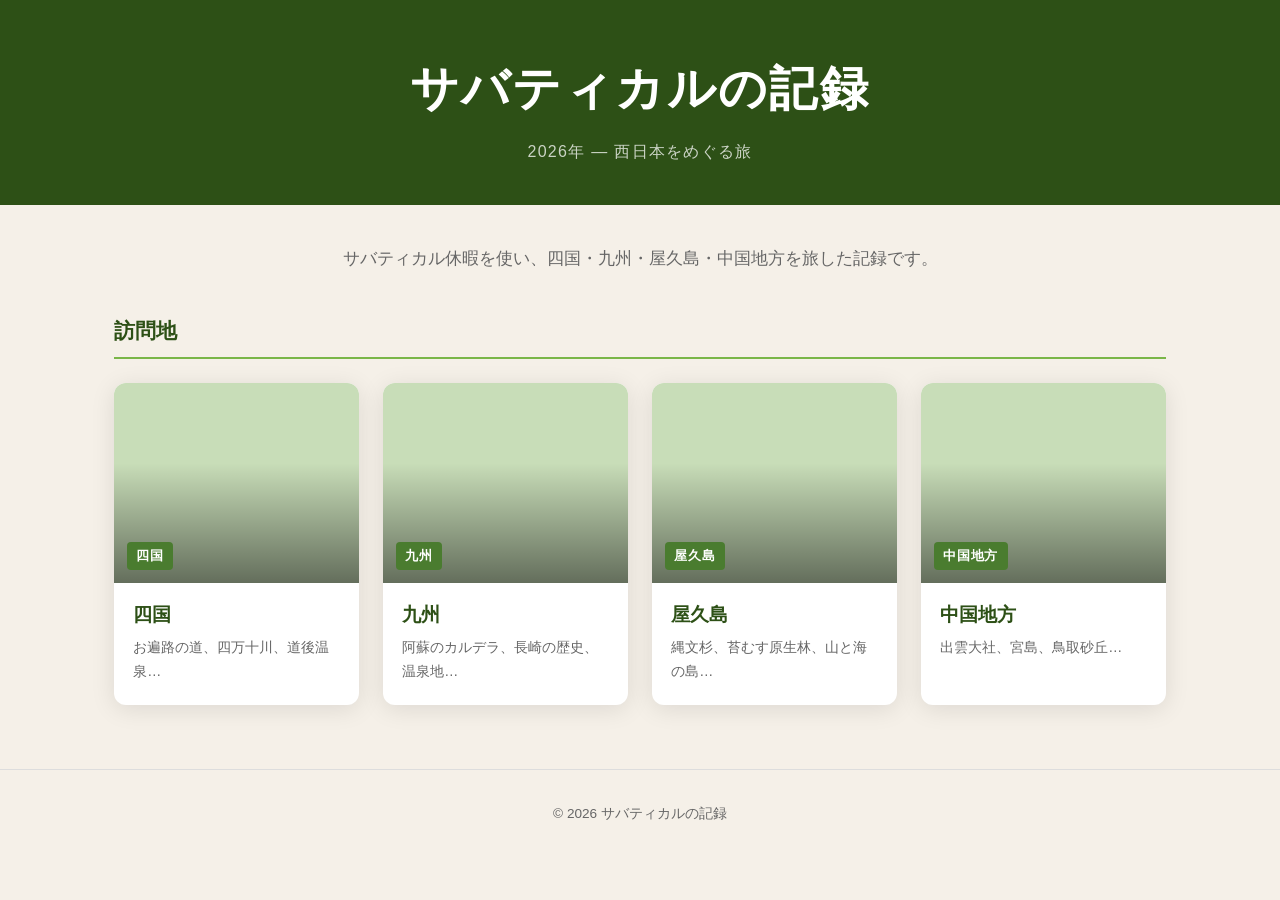
==== index.html @ c2dd4e87 "Initial commit: sabbatical memories website" ====
<!DOCTYPE html>
<html lang="ja">
<head>
  <meta charset="UTF-8">
  <meta name="viewport" content="width=device-width, initial-scale=1.0">
  <title>サバティカルの記録</title>
  <link rel="stylesheet" href="css/style.css">
</head>
<body>
  <header class="site-header">
    <div class="header-inner">
      <h1 class="site-title">サバティカルの記録</h1>
      <p class="site-subtitle">2026年 — 西日本をめぐる旅</p>
    </div>
  </header>

  <main>
    <section class="intro">
      <p>サバティカル休暇を使い、四国・九州・屋久島・中国地方を旅した記録です。</p>
    </section>

    <section class="destinations">
      <h2 class="section-title">訪問地</h2>
      <div class="card-grid">

        <a href="shikoku.html" class="card">
          <div class="card-image" style="background-image: url('images/shikoku/cover.jpg')">
            <div class="card-overlay">
              <span class="card-region">四国</span>
            </div>
          </div>
          <div class="card-body">
            <h3>四国</h3>
            <p>お遍路の道、四万十川、道後温泉…</p>
          </div>
        </a>

        <a href="kyushu.html" class="card">
          <div class="card-image" style="background-image: url('images/kyushu/cover.jpg')">
            <div class="card-overlay">
              <span class="card-region">九州</span>
            </div>
          </div>
          <div class="card-body">
            <h3>九州</h3>
            <p>阿蘇のカルデラ、長崎の歴史、温泉地…</p>
          </div>
        </a>

        <a href="yakushima.html" class="card">
          <div class="card-image" style="background-image: url('images/yakushima/cover.jpg')">
            <div class="card-overlay">
              <span class="card-region">屋久島</span>
            </div>
          </div>
          <div class="card-body">
            <h3>屋久島</h3>
            <p>縄文杉、苔むす原生林、山と海の島…</p>
          </div>
        </a>

        <a href="chugoku.html" class="card">
          <div class="card-image" style="background-image: url('images/chugoku/cover.jpg')">
            <div class="card-overlay">
              <span class="card-region">中国地方</span>
            </div>
          </div>
          <div class="card-body">
            <h3>中国地方</h3>
            <p>出雲大社、宮島、鳥取砂丘…</p>
          </div>
        </a>

      </div>
    </section>
  </main>

  <footer class="site-footer">
    <p>© 2026 サバティカルの記録</p>
  </footer>
</body>
</html>
---- css/style.css ----
/* Reset & Base */
*, *::before, *::after { box-sizing: border-box; margin: 0; padding: 0; }

:root {
  --green-dark: #2d5016;
  --green: #4a7c2f;
  --green-light: #7ab648;
  --sand: #f5f0e8;
  --text: #2c2c2c;
  --text-muted: #666;
  --white: #fff;
  --radius: 12px;
  --shadow: 0 4px 24px rgba(0,0,0,0.10);
}

body {
  font-family: 'Hiragino Kaku Gothic ProN', 'Hiragino Sans', 'Yu Gothic', sans-serif;
  background: var(--sand);
  color: var(--text);
  line-height: 1.7;
}

/* Header */
.site-header {
  background: var(--green-dark);
  color: var(--white);
  padding: 3rem 1.5rem 2.5rem;
  text-align: center;
}

.site-title {
  font-size: clamp(1.8rem, 5vw, 3rem);
  font-weight: 700;
  letter-spacing: 0.05em;
  margin-bottom: 0.5rem;
}

.site-subtitle {
  font-size: 1rem;
  opacity: 0.75;
  letter-spacing: 0.08em;
}

/* Back link (destination pages) */
.back-link {
  display: inline-flex;
  align-items: center;
  gap: 0.4rem;
  color: var(--green);
  text-decoration: none;
  font-size: 0.9rem;
  font-weight: 600;
  margin: 1.5rem 0 0 0;
  transition: color 0.2s;
}
.back-link:hover { color: var(--green-dark); }

/* Main layout */
main {
  max-width: 1100px;
  margin: 0 auto;
  padding: 2.5rem 1.5rem 4rem;
}

.intro {
  text-align: center;
  color: var(--text-muted);
  margin-bottom: 2.5rem;
  font-size: 1.05rem;
}

/* Section title */
.section-title {
  font-size: 1.3rem;
  font-weight: 700;
  color: var(--green-dark);
  margin-bottom: 1.5rem;
  padding-bottom: 0.5rem;
  border-bottom: 2px solid var(--green-light);
}

/* Card grid */
.card-grid {
  display: grid;
  grid-template-columns: repeat(auto-fill, minmax(240px, 1fr));
  gap: 1.5rem;
}

.card {
  display: block;
  text-decoration: none;
  color: inherit;
  background: var(--white);
  border-radius: var(--radius);
  overflow: hidden;
  box-shadow: var(--shadow);
  transition: transform 0.2s, box-shadow 0.2s;
}
.card:hover {
  transform: translateY(-4px);
  box-shadow: 0 8px 32px rgba(0,0,0,0.15);
}

.card-image {
  height: 200px;
  background-size: cover;
  background-position: center;
  background-color: #c8ddb8;
  position: relative;
}

.card-overlay {
  position: absolute;
  inset: 0;
  background: linear-gradient(to bottom, transparent 40%, rgba(0,0,0,0.5));
  display: flex;
  align-items: flex-end;
  padding: 0.8rem;
}

.card-region {
  color: white;
  font-size: 0.8rem;
  font-weight: 700;
  background: var(--green);
  padding: 0.2rem 0.6rem;
  border-radius: 4px;
  letter-spacing: 0.05em;
}

.card-body {
  padding: 1rem 1.2rem 1.3rem;
}

.card-body h3 {
  font-size: 1.2rem;
  font-weight: 700;
  margin-bottom: 0.3rem;
  color: var(--green-dark);
}

.card-body p {
  font-size: 0.88rem;
  color: var(--text-muted);
}

/* Destination page hero */
.dest-hero {
  width: 100%;
  height: clamp(220px, 40vw, 420px);
  background-size: cover;
  background-position: center;
  background-color: #c8ddb8;
  border-radius: var(--radius);
  margin-bottom: 2rem;
  position: relative;
  overflow: hidden;
}

.dest-hero-label {
  position: absolute;
  bottom: 1.2rem;
  left: 1.5rem;
  color: white;
  font-size: clamp(1.5rem, 4vw, 2.4rem);
  font-weight: 700;
  text-shadow: 0 2px 8px rgba(0,0,0,0.5);
  letter-spacing: 0.05em;
}

/* Destination content */
.dest-content {
  display: grid;
  grid-template-columns: 1fr 340px;
  gap: 2rem;
  align-items: start;
}

@media (max-width: 720px) {
  .dest-content { grid-template-columns: 1fr; }
}

.dest-text h2 {
  font-size: 1.1rem;
  color: var(--green-dark);
  margin: 1.5rem 0 0.5rem;
}
.dest-text h2:first-child { margin-top: 0; }
.dest-text p {
  font-size: 0.95rem;
  color: var(--text);
  margin-bottom: 0.5rem;
}

/* Photo gallery */
.photo-gallery {
  display: grid;
  grid-template-columns: 1fr 1fr;
  gap: 0.6rem;
}

.photo-gallery img {
  width: 100%;
  aspect-ratio: 1;
  object-fit: cover;
  border-radius: 8px;
  cursor: pointer;
  transition: opacity 0.2s;
}
.photo-gallery img:hover { opacity: 0.85; }
.photo-gallery img.wide {
  grid-column: span 2;
  aspect-ratio: 16/9;
}

/* Lightbox */
.lightbox {
  display: none;
  position: fixed;
  inset: 0;
  background: rgba(0,0,0,0.88);
  z-index: 999;
  align-items: center;
  justify-content: center;
  padding: 1.5rem;
}
.lightbox.open { display: flex; }
.lightbox img {
  max-width: 100%;
  max-height: 90vh;
  border-radius: 8px;
  object-fit: contain;
}
.lightbox-close {
  position: fixed;
  top: 1rem;
  right: 1.2rem;
  color: white;
  font-size: 2rem;
  cursor: pointer;
  line-height: 1;
  background: none;
  border: none;
}

/* Spots list */
.spot-list {
  list-style: none;
  display: flex;
  flex-direction: column;
  gap: 0.4rem;
  margin-bottom: 1rem;
}
.spot-list li {
  display: flex;
  align-items: center;
  gap: 0.5rem;
  font-size: 0.92rem;
  color: var(--text);
}
.spot-list li::before {
  content: "📍";
  font-size: 0.85rem;
  flex-shrink: 0;
}

/* Footer */
.site-footer {
  text-align: center;
  padding: 2rem;
  color: var(--text-muted);
  font-size: 0.85rem;
  border-top: 1px solid #ddd;
}

/* Placeholder when no image */
.no-image {
  display: flex;
  align-items: center;
  justify-content: center;
  height: 100%;
  font-size: 3rem;
  opacity: 0.3;
}
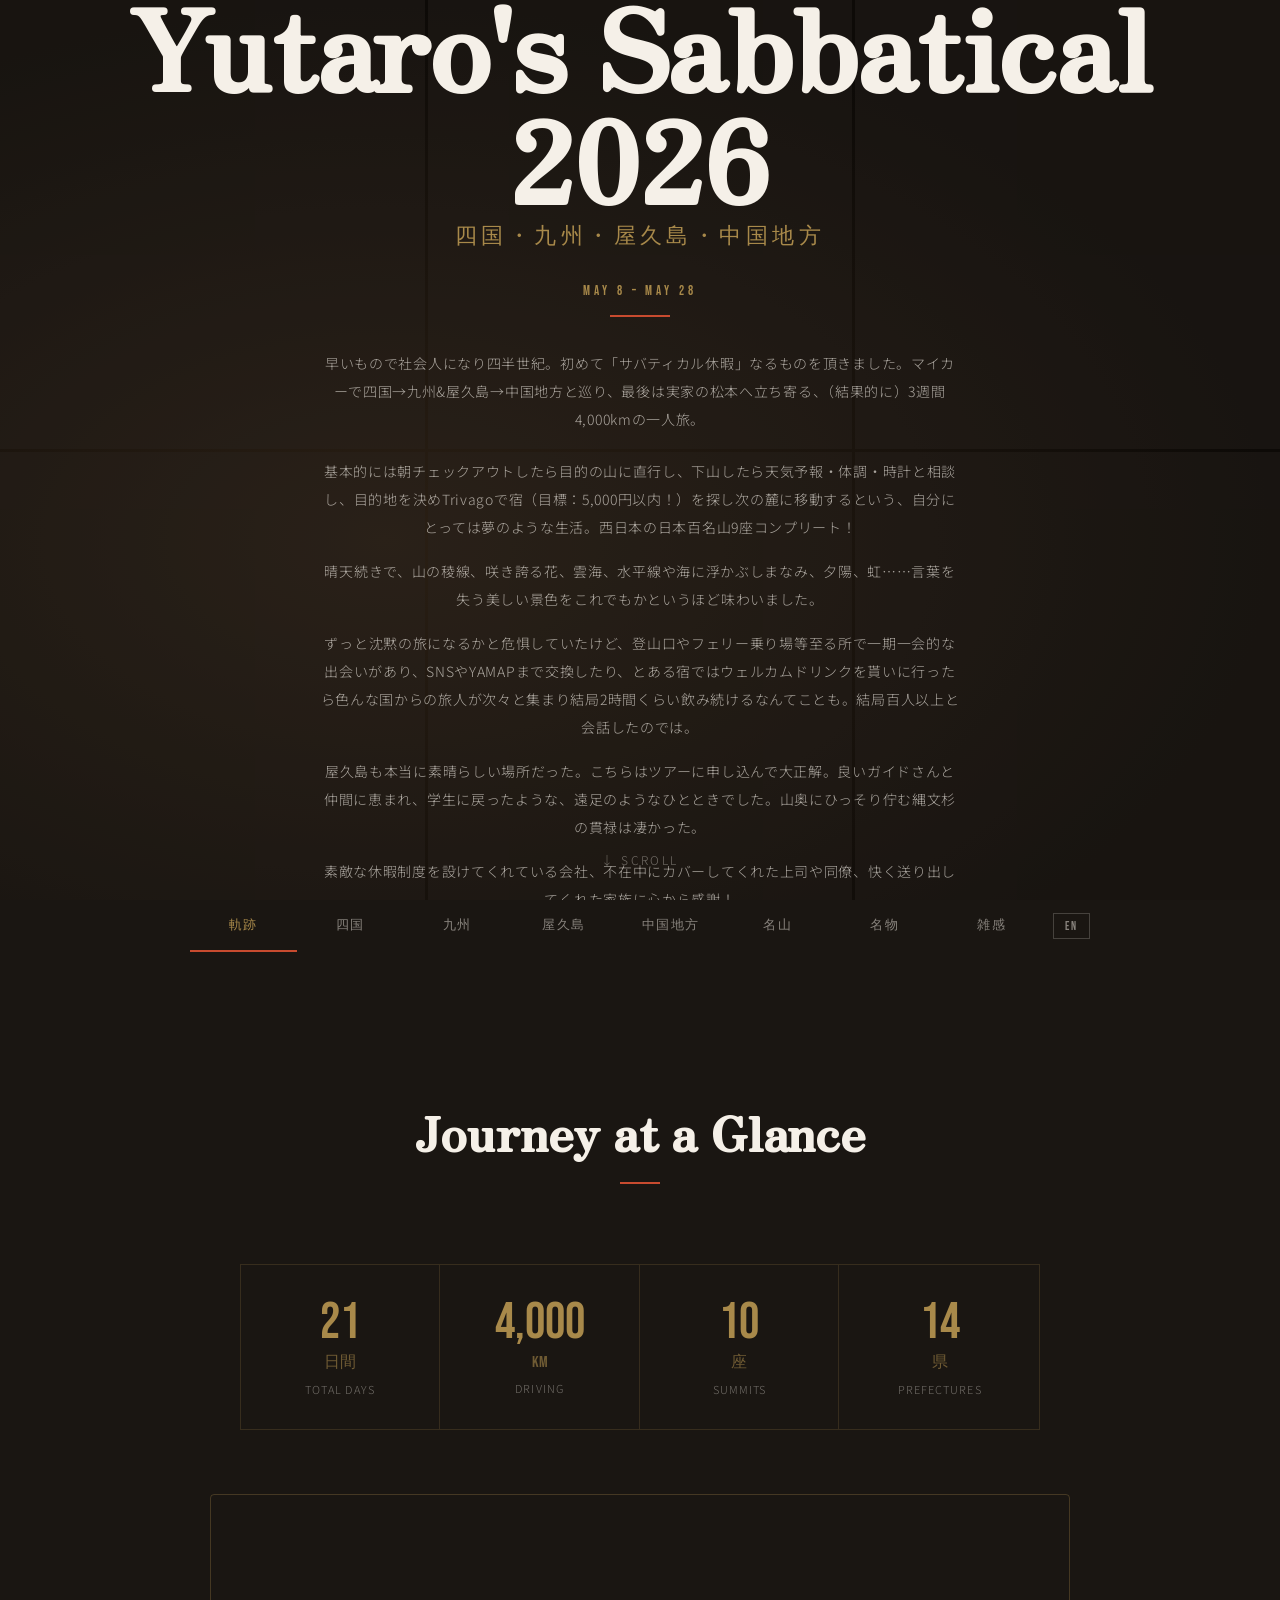
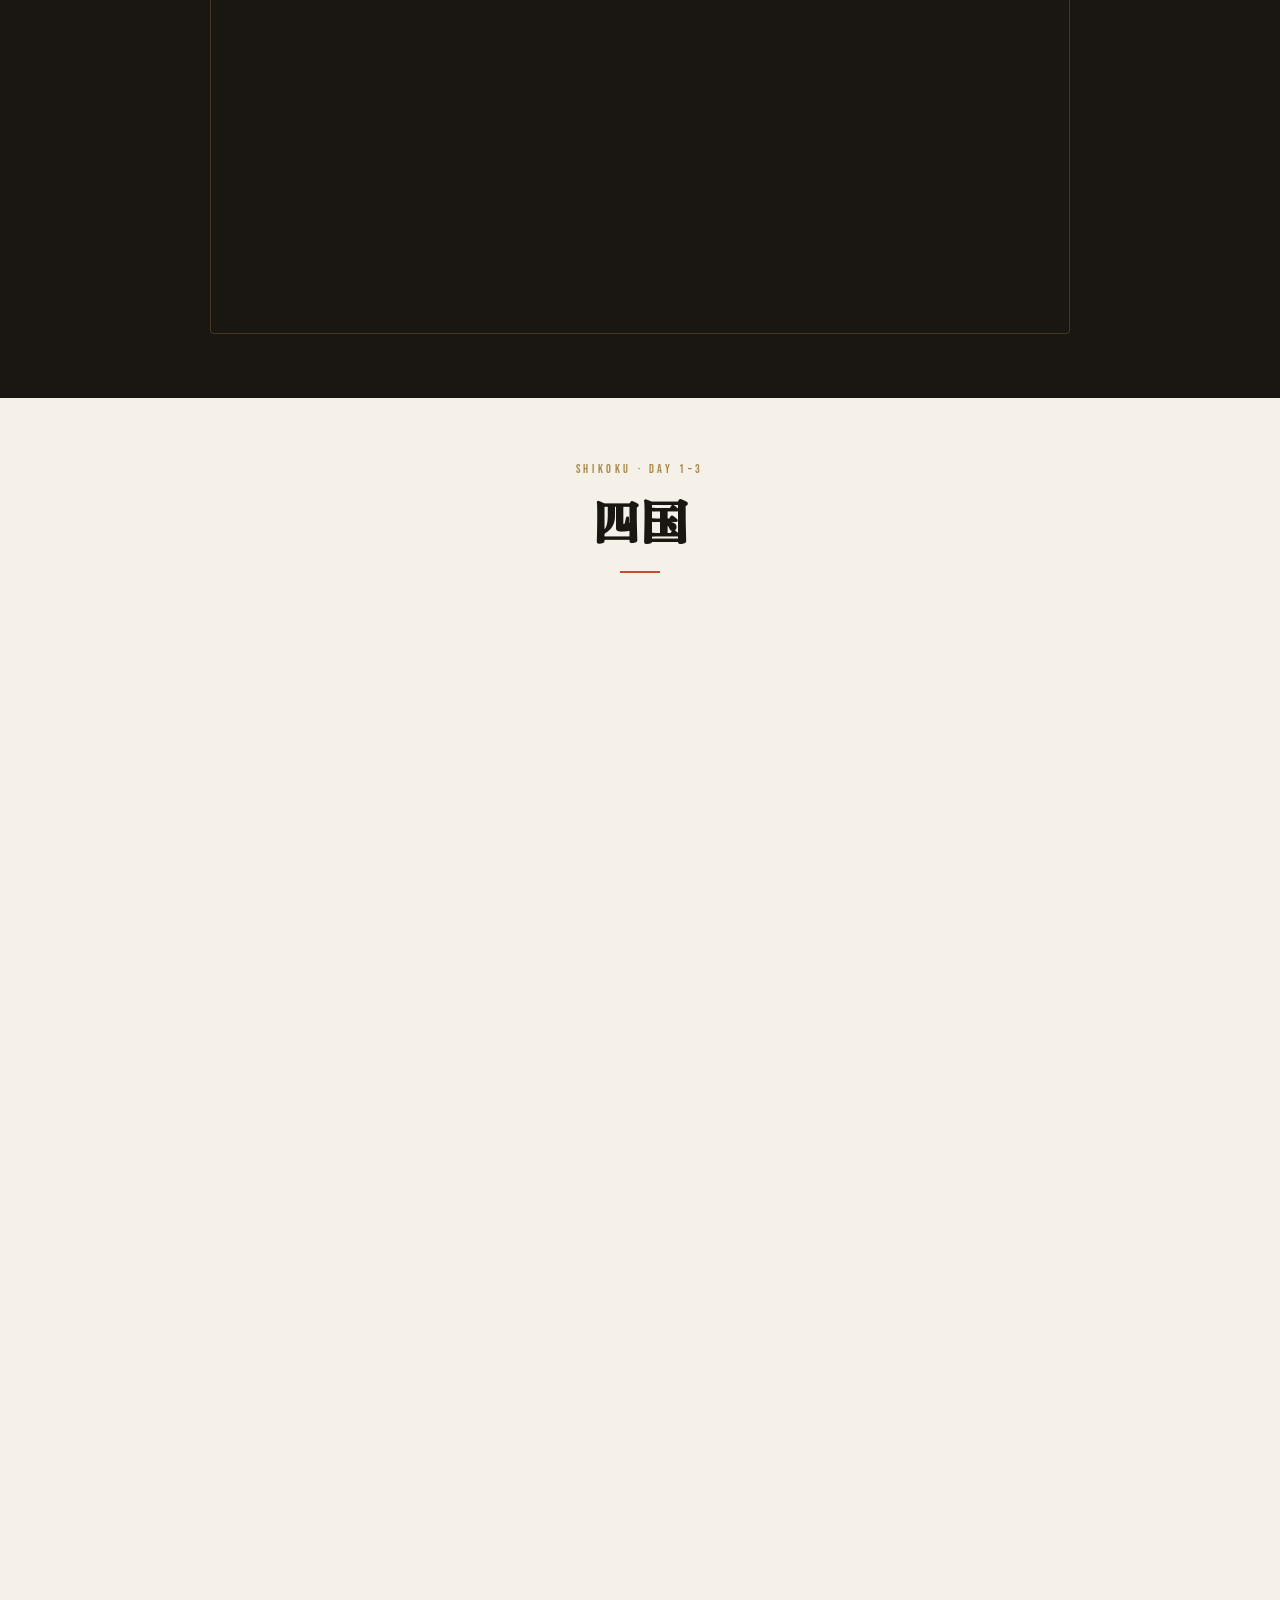
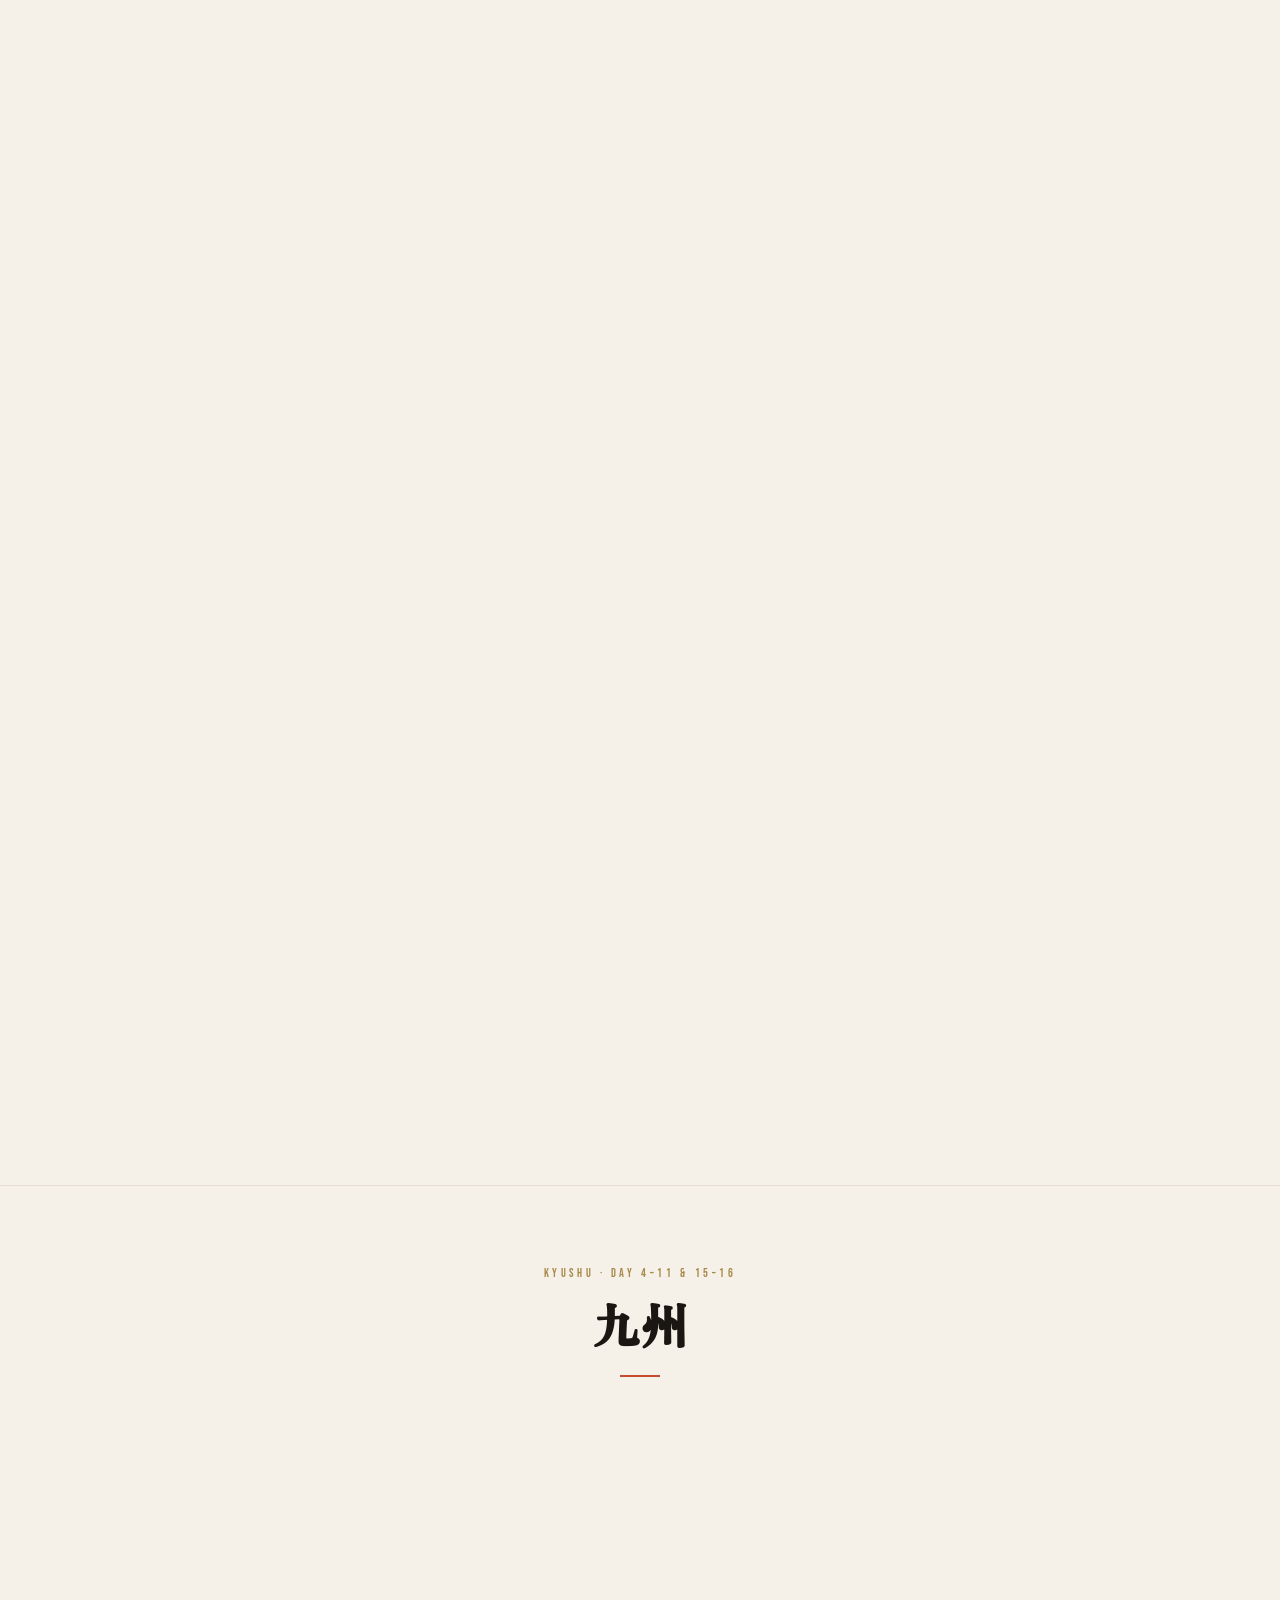
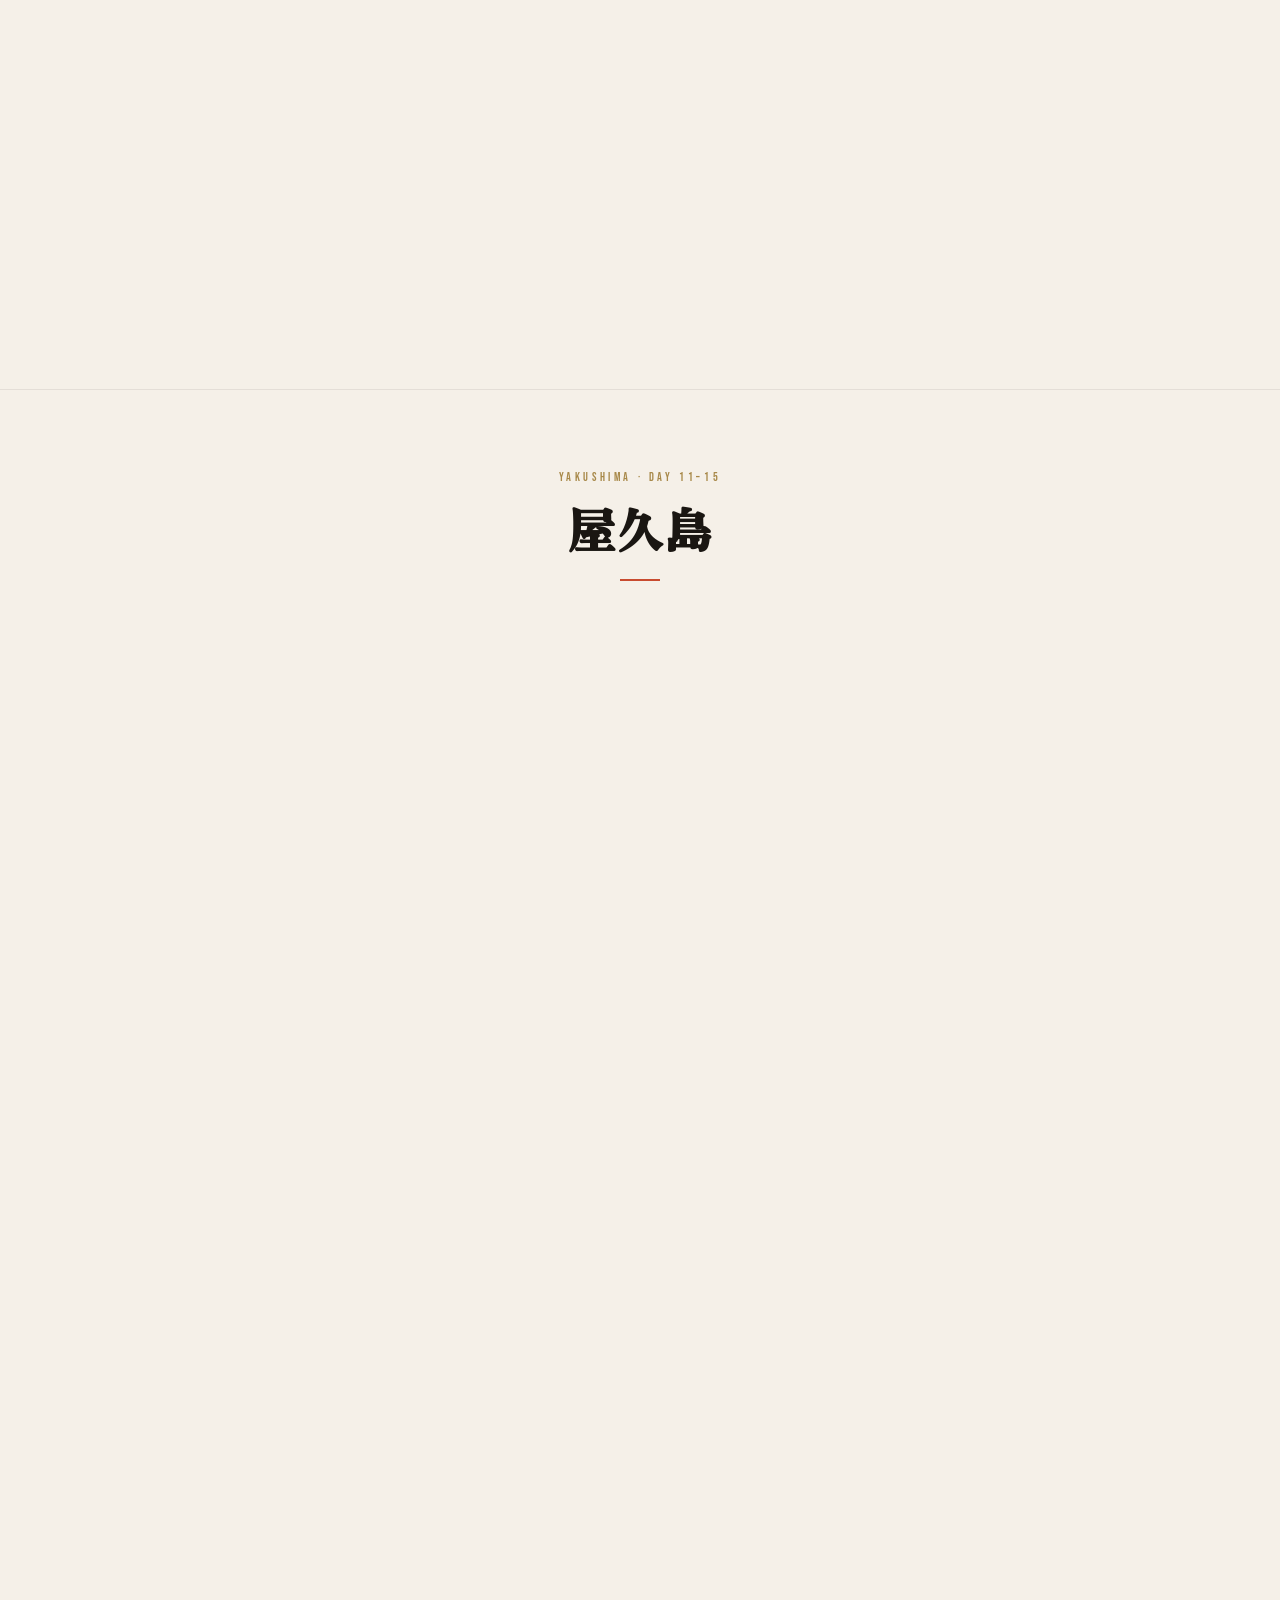
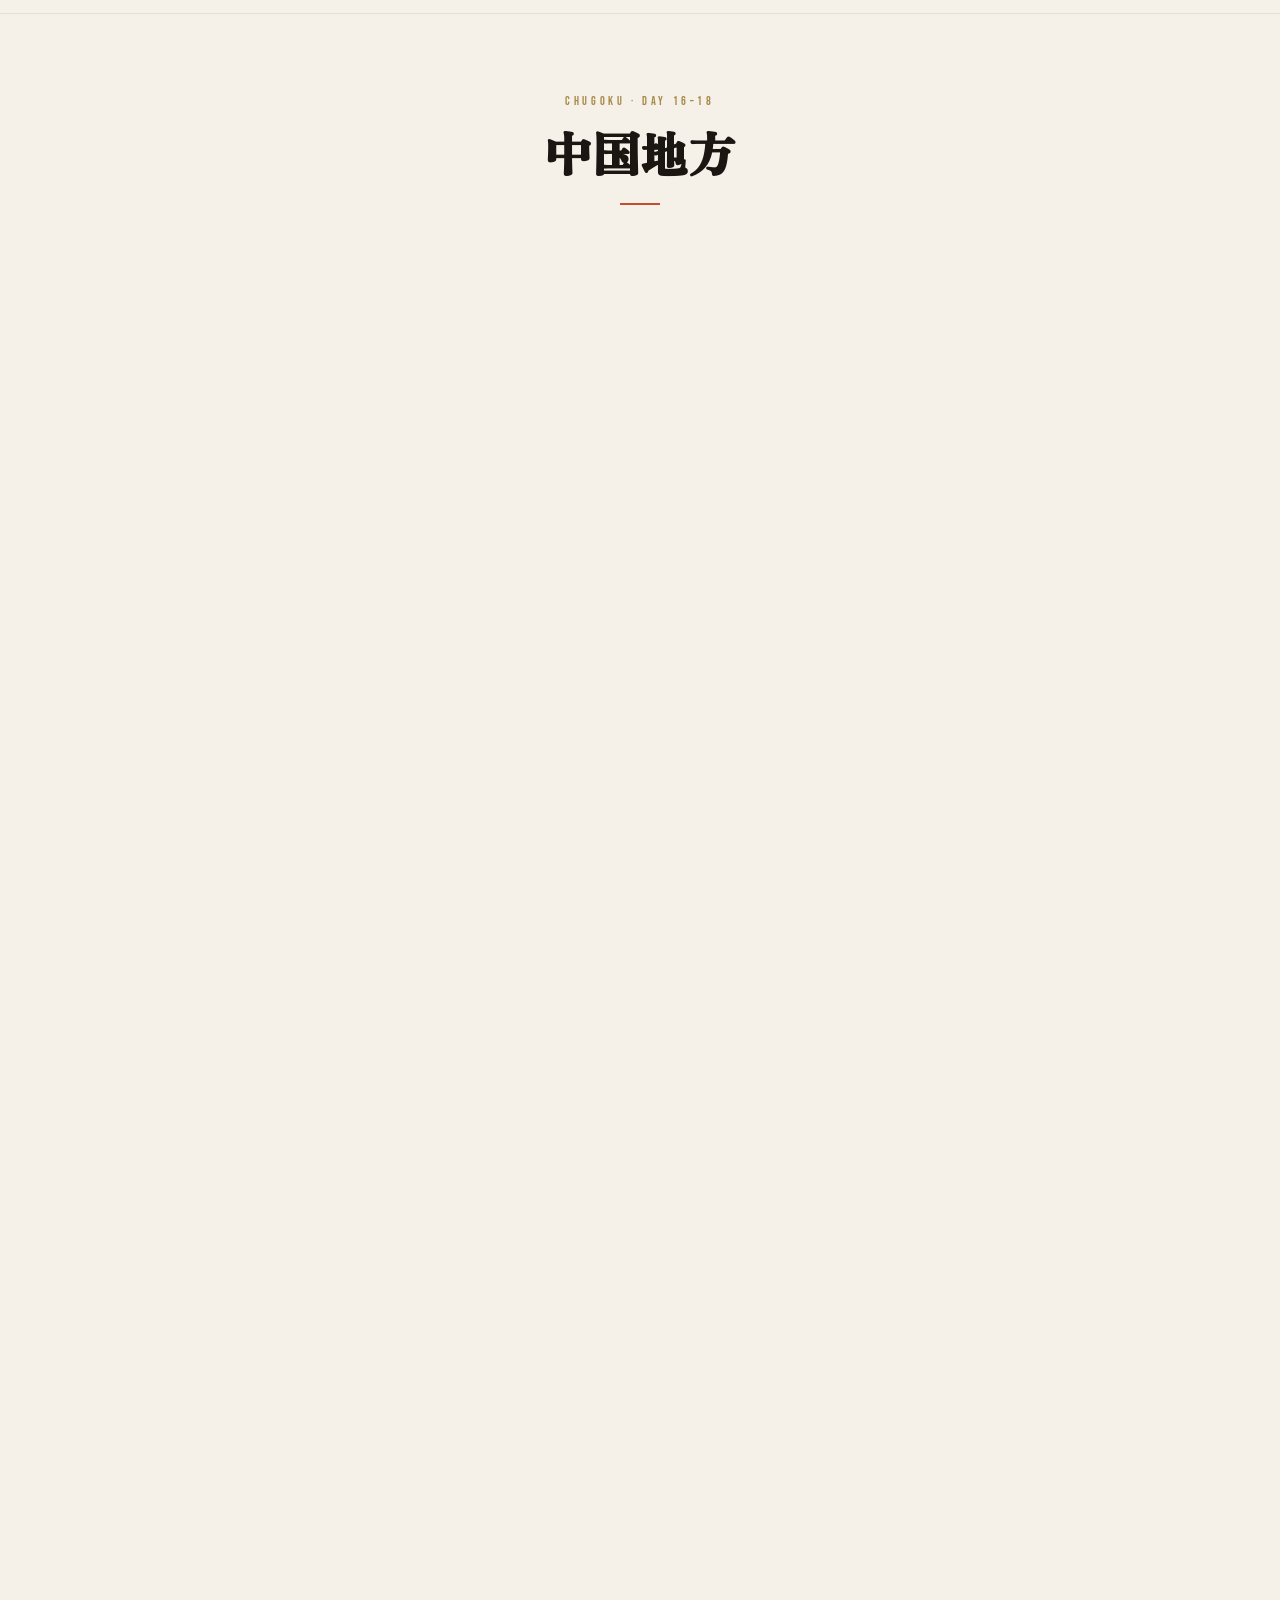
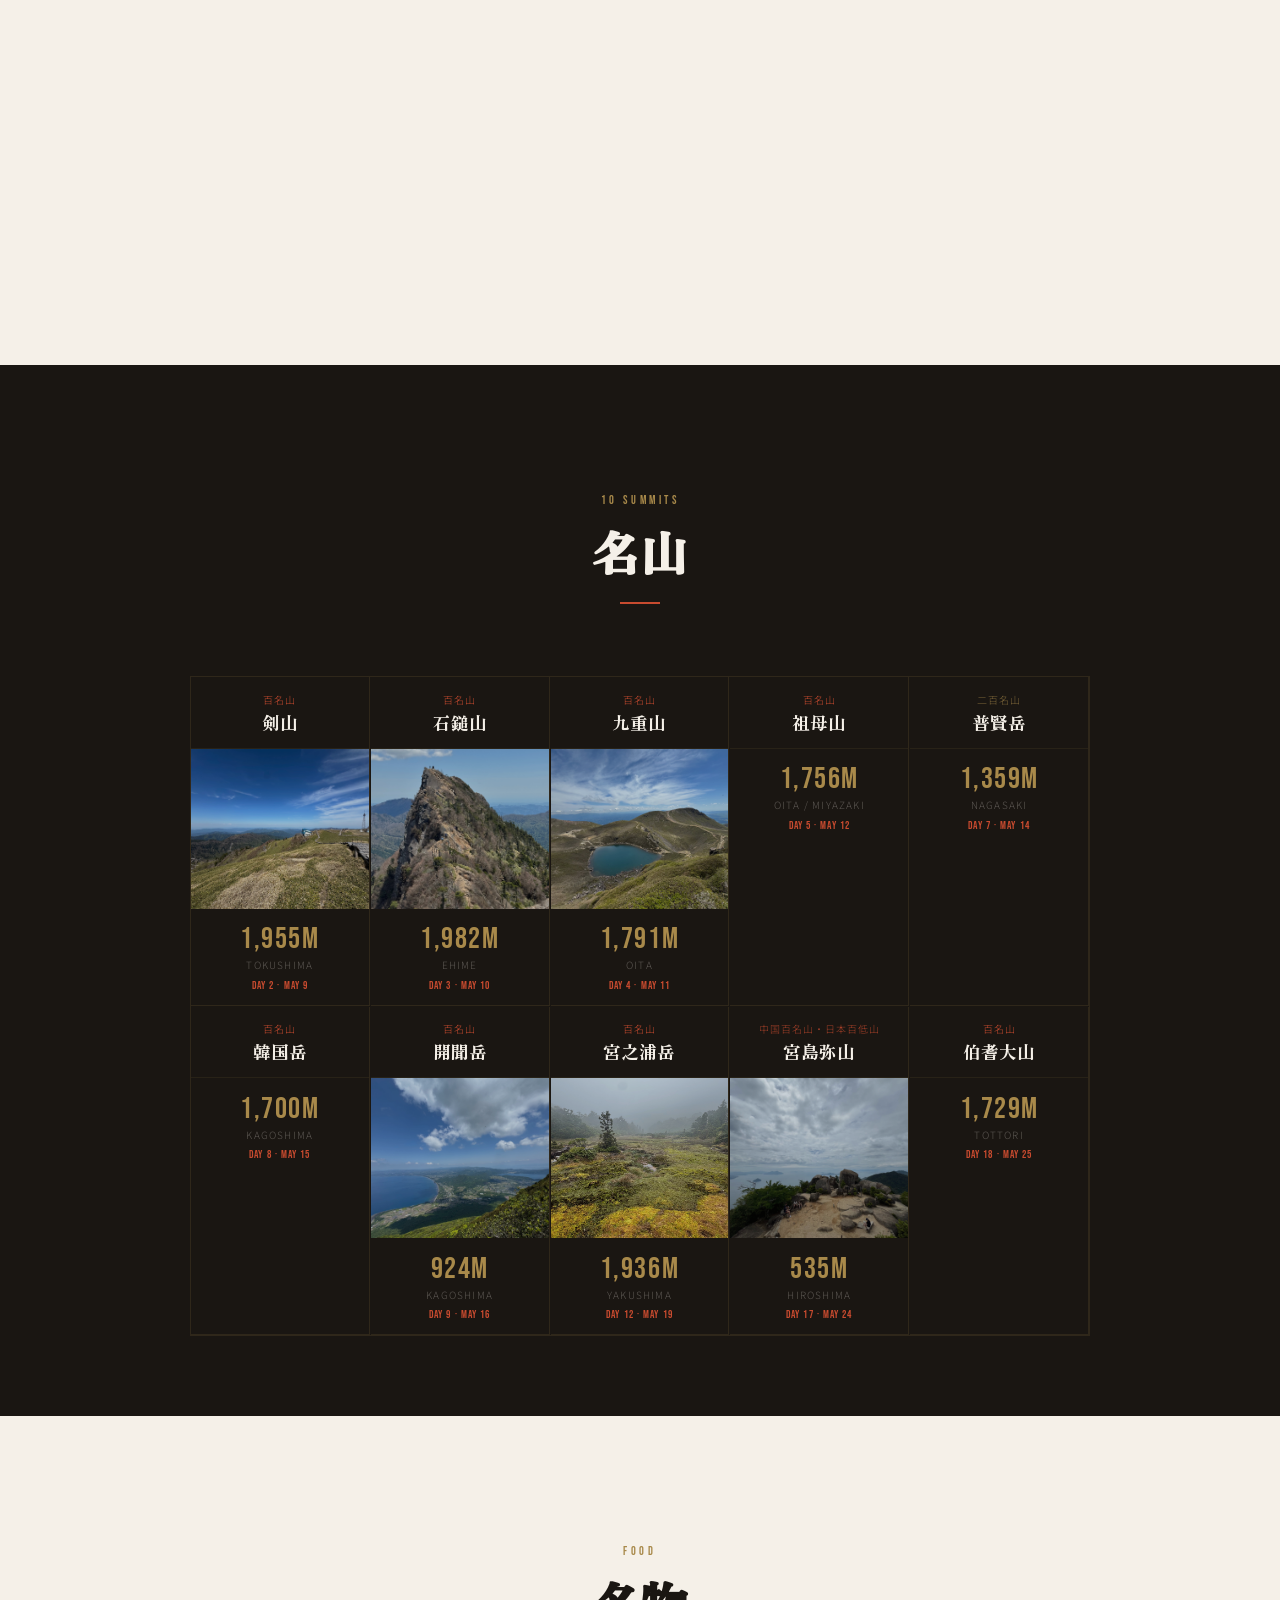
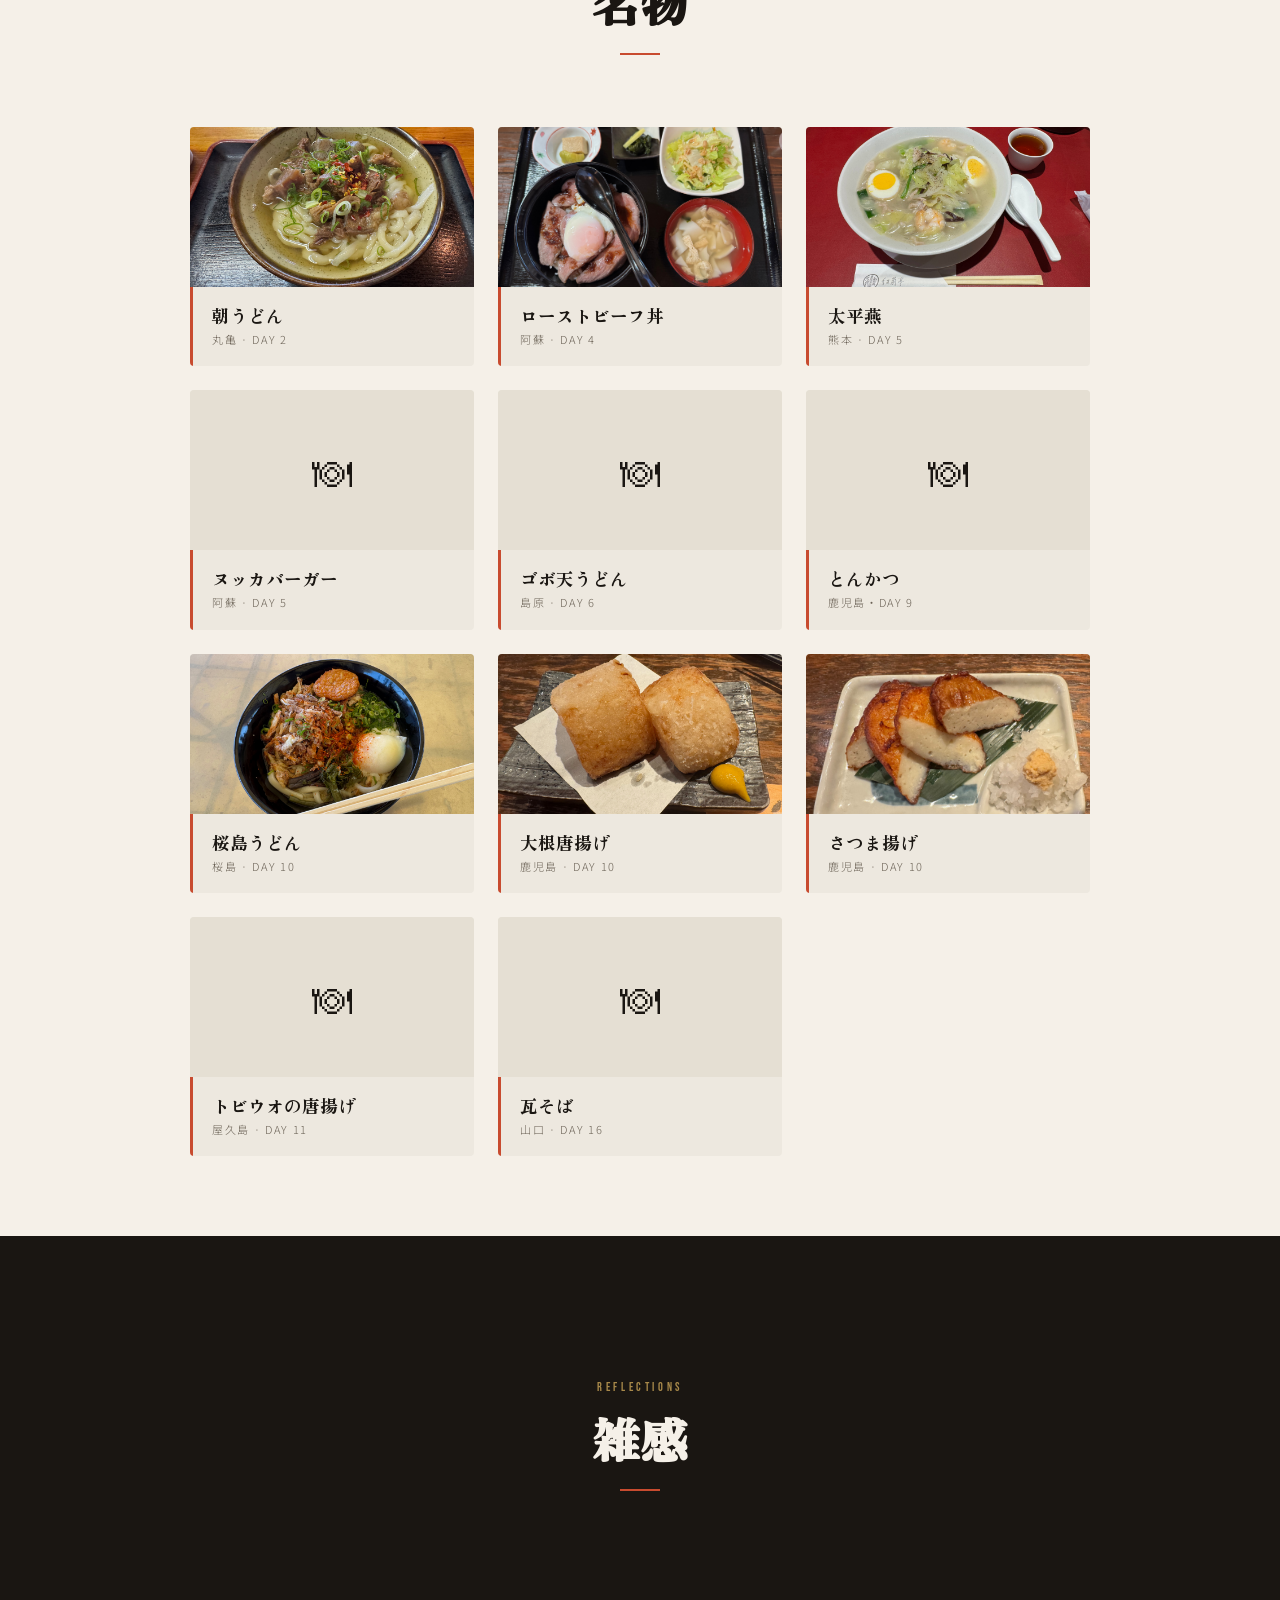
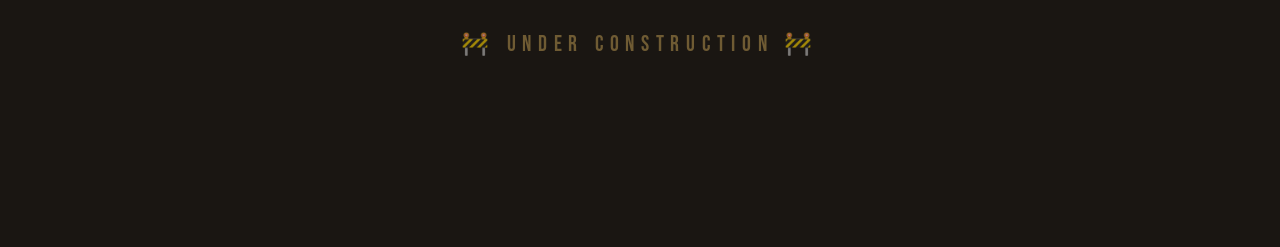
==== commit 6cfef824: "Sabbatical 2026 website - initial deploy" ====
--- a/index.html
+++ b/index.html
@@ -1,82 +1,1377 @@
 <!DOCTYPE html>
 <html lang="ja">
 <head>
-  <meta charset="UTF-8">
-  <meta name="viewport" content="width=device-width, initial-scale=1.0">
-  <title>サバティカルの記録</title>
-  <link rel="stylesheet" href="css/style.css">
+<meta charset="UTF-8">
+<meta name="viewport" content="width=device-width, initial-scale=1.0">
+<title>Yutaro's Sabbatical 2026 — 西日本</title>
+<link rel="preconnect" href="https://fonts.googleapis.com">
+<link href="https://fonts.googleapis.com/css2?family=Zen+Antique+Soft&family=Noto+Sans+JP:wght@300;400;700&family=Bebas+Neue&display=swap" rel="stylesheet">
+<link rel="stylesheet" href="https://unpkg.com/leaflet@1.9.4/dist/leaflet.css">
+<style>
+*, *::before, *::after { margin: 0; padding: 0; box-sizing: border-box; }
+
+:root {
+  --ink:    #1a1612;
+  --paper:  #f5f0e8;
+  --accent: #c84b2f;
+  --gold:   #a8894a;
+  --muted:  #6b6256;
+  --light:  #ede8df;
+}
+
+html { scroll-behavior: smooth; }
+
+body {
+  background: var(--paper);
+  color: var(--ink);
+  font-family: 'Noto Sans JP', sans-serif;
+  font-weight: 300;
+  overflow-x: hidden;
+}
+
+/* ---- COVER ---- */
+.cover {
+  height: 100vh;
+  min-height: 600px;
+  display: flex;
+  flex-direction: column;
+  align-items: center;
+  justify-content: center;
+  position: relative;
+  background: var(--ink);
+  overflow: hidden;
+}
+.cover::before {
+  content: '';
+  position: absolute;
+  inset: 0;
+  background: radial-gradient(ellipse at 30% 60%, #2a1f14 0%, #0d0a07 70%);
+}
+.cover-grid {
+  position: absolute;
+  inset: 0;
+  display: grid;
+  grid-template-columns: 1fr 1fr 1fr;
+  grid-template-rows: 1fr 1fr;
+  gap: 3px;
+  opacity: 0.4;
+}
+.cover-grid-cell {
+  width: 100%;
+  height: 100%;
+  overflow: hidden;
+  background: #2a2420;
+}
+.cover-grid-cell img {
+  width: 100%;
+  height: 100%;
+  object-fit: cover;
+  filter: saturate(0.6) brightness(0.7);
+}
+.cover-content {
+  position: relative;
+  z-index: 2;
+  text-align: center;
+  padding: 2rem;
+}
+.cover-eyebrow {
+  font-family: 'Bebas Neue', sans-serif;
+  letter-spacing: 0.3em;
+  font-size: 13px;
+  color: var(--gold);
+  margin-bottom: 1rem;
+}
+.cover-title {
+  font-family: 'Zen Antique Soft', serif;
+  font-size: clamp(3rem, 10vw, 7rem);
+  color: #f5f0e8;
+  line-height: 1;
+  margin-bottom: 0.5rem;
+}
+.cover-subtitle {
+  font-family: 'Bebas Neue', sans-serif;
+  letter-spacing: 0.2em;
+  font-size: clamp(1rem, 3vw, 1.4rem);
+  color: var(--gold);
+  margin-bottom: 2rem;
+}
+.cover-rule {
+  width: 60px;
+  height: 2px;
+  background: var(--accent);
+  margin: 0 auto 2rem;
+}
+.cover-desc {
+  color: rgba(245,240,232,0.65);
+  font-size: 14px;
+  letter-spacing: 0.05em;
+  max-width: 640px;
+  line-height: 2;
+  text-align: center;
+  margin: 0 auto;
+}
+.scroll-hint {
+  position: absolute;
+  bottom: 2rem;
+  left: 50%;
+  transform: translateX(-50%);
+  color: rgba(245,240,232,0.4);
+  font-size: 12px;
+  letter-spacing: 0.2em;
+  animation: bounce 2s infinite;
+  z-index: 2;
+}
+@keyframes bounce {
+  0%, 100% { transform: translateX(-50%) translateY(0); }
+  50%       { transform: translateX(-50%) translateY(6px); }
+}
+
+/* ---- NAV ---- */
+.tagbar {
+  position: sticky;
+  top: 0;
+  z-index: 100;
+  background: var(--ink);
+  overflow-x: auto;
+  scrollbar-width: none;
+}
+.tagbar::-webkit-scrollbar { display: none; }
+.tagbar-inner {
+  display: flex;
+  align-items: center;
+  max-width: 900px;
+  margin: 0 auto;
+}
+.tagbtn {
+  font-family: 'Bebas Neue', sans-serif;
+  letter-spacing: 0.12em;
+  font-size: 13px;
+  color: rgba(245,240,232,0.5);
+  background: none;
+  border: none;
+  padding: 1rem 0;
+  cursor: pointer;
+  transition: color 0.2s;
+  white-space: nowrap;
+  border-bottom: 2px solid transparent;
+  text-decoration: none;
+  display: inline-block;
+  flex: 1;
+  text-align: center;
+}
+.tagbtn:hover, .tagbtn.active {
+  color: var(--gold);
+  border-bottom-color: var(--accent);
+}
+
+/* ---- SECTION HEADER ---- */
+.sec-header {
+  text-align: center;
+  padding: 4rem 1.5rem 2rem;
+}
+.sec-eyebrow {
+  font-family: 'Bebas Neue', sans-serif;
+  letter-spacing: 0.3em;
+  font-size: 12px;
+  color: var(--gold);
+  margin-bottom: 0.5rem;
+}
+.sec-title {
+  font-family: 'Zen Antique Soft', serif;
+  font-size: clamp(2rem, 5vw, 3rem);
+  color: var(--ink);
+  margin-bottom: 0.5rem;
+}
+.sec-title-light { color: #f5f0e8; }
+.sec-rule {
+  width: 40px;
+  height: 2px;
+  background: var(--accent);
+  margin: 1rem auto 0;
+}
+
+/* ---- METRICS ---- */
+.metrics-section {
+  background: var(--ink);
+  padding: 5rem 1.5rem 4rem;
+}
+.metrics-grid {
+  display: grid;
+  grid-template-columns: repeat(4, 1fr);
+  gap: 1px;
+  max-width: 800px;
+  margin: 3rem auto 4rem;
+  border: 1px solid rgba(168,137,74,0.2);
+}
+@media (max-width: 600px) {
+  .metrics-grid { grid-template-columns: repeat(2, 1fr); }
+}
+.metric-item {
+  padding: 2rem 1rem;
+  text-align: center;
+  border-right: 1px solid rgba(168,137,74,0.2);
+}
+.metric-item:last-child { border-right: none; }
+@media (max-width: 600px) {
+  .metric-item:nth-child(2) { border-right: none; }
+  .metric-item:nth-child(3) { border-right: 1px solid rgba(168,137,74,0.2); }
+  .metric-item { border-bottom: 1px solid rgba(168,137,74,0.2); }
+}
+.metric-num {
+  font-family: 'Bebas Neue', sans-serif;
+  font-size: 3.2rem;
+  color: var(--gold);
+  line-height: 1;
+  display: block;
+}
+.metric-unit {
+  font-family: 'Bebas Neue', sans-serif;
+  font-size: 1rem;
+  color: var(--gold);
+  opacity: 0.6;
+}
+.metric-label {
+  font-size: 11px;
+  color: rgba(245,240,232,0.4);
+  letter-spacing: 0.1em;
+  margin-top: 0.5rem;
+}
+
+#map {
+  width: 100%;
+  max-width: 860px;
+  height: 440px;
+  margin: 0 auto;
+  border-radius: 4px;
+  overflow: hidden;
+  border: 1px solid rgba(168,137,74,0.3);
+}
+
+/* ---- PHOTO ENTRIES ---- */
+.entries {
+  max-width: 900px;
+  margin: 0 auto;
+  padding: 1rem 1.5rem 2rem;
+}
+.entry {
+  display: grid;
+  grid-template-columns: 1fr 1fr;
+  gap: 0;
+  margin-bottom: 5rem;
+  opacity: 0;
+  transform: translateY(30px);
+  transition: opacity 0.7s ease, transform 0.7s ease;
+}
+.entry.visible { opacity: 1; transform: translateY(0); }
+.entry:nth-child(even) .entry-img-wrap { order: 2; }
+.entry:nth-child(even) .entry-text      { order: 1; }
+
+@media (max-width: 640px) {
+  .entry { grid-template-columns: 1fr; }
+  .entry:nth-child(even) .entry-img-wrap { order: 1; }
+  .entry:nth-child(even) .entry-text      { order: 2; }
+}
+
+.entry-img-wrap {
+  position: relative;
+  overflow: hidden;
+  background: #2a2420;
+}
+.entry-img {
+  width: 100%;
+  height: 340px;
+  object-fit: cover;
+  display: block;
+  transition: opacity 0.35s ease, transform 0.6s ease;
+}
+.entry-img-wrap:not([data-photos]) .entry-img:hover,
+.entry-img-wrap:not([data-photos]):hover .entry-img { transform: scale(1.04); }
+
+/* slider arrows */
+.slider-btn {
+  position: absolute;
+  top: 50%;
+  transform: translateY(-50%);
+  z-index: 10;
+  background: rgba(10,8,5,0.55);
+  border: none;
+  color: rgba(245,240,232,0.85);
+  font-size: 1.2rem;
+  width: 36px;
+  height: 36px;
+  display: flex;
+  align-items: center;
+  justify-content: center;
+  cursor: pointer;
+  transition: background 0.2s;
+  line-height: 1;
+}
+.slider-btn:hover { background: rgba(200,75,47,0.75); }
+.slider-btn.prev { left: 0.6rem; }
+.slider-btn.next { right: 0.6rem; }
+
+/* dots */
+.slider-dots {
+  position: absolute;
+  bottom: 0.6rem;
+  left: 50%;
+  transform: translateX(-50%);
+  display: flex;
+  gap: 5px;
+  z-index: 10;
+}
+.slider-dot {
+  width: 6px;
+  height: 6px;
+  border-radius: 50%;
+  background: rgba(245,240,232,0.4);
+  cursor: pointer;
+  transition: background 0.2s;
+}
+.slider-dot.active { background: var(--gold); }
+
+.entry-placeholder {
+  width: 100%;
+  height: 340px;
+  display: flex;
+  align-items: center;
+  justify-content: center;
+  font-size: 3rem;
+  opacity: 0.15;
+  color: var(--gold);
+}
+
+.entry-day-stamp {
+  position: absolute;
+  top: 1rem;
+  left: 1rem;
+  background: var(--accent);
+  color: #fff;
+  font-family: 'Bebas Neue', sans-serif;
+  letter-spacing: 0.1em;
+  font-size: 13px;
+  padding: 4px 10px;
+}
+.entry-date-stamp {
+  position: absolute;
+  top: 1rem;
+  right: 1rem;
+  background: rgba(10,8,5,0.6);
+  color: rgba(245,240,232,0.6);
+  font-family: 'Bebas Neue', sans-serif;
+  letter-spacing: 0.08em;
+  font-size: 11px;
+  padding: 4px 10px;
+}
+.entry-tag-stamp { display: none; }
+
+.entry-text {
+  background: var(--light);
+  display: flex;
+  flex-direction: column;
+  justify-content: center;
+  padding: 2.5rem;
+  border-left: 4px solid var(--accent);
+}
+.entry:nth-child(even) .entry-text {
+  border-left: none;
+  border-right: 4px solid var(--accent);
+}
+.entry-num { display: none; }
+.entry-location {
+  font-size: 11px;
+  letter-spacing: 0.2em;
+  color: var(--muted);
+  text-transform: uppercase;
+  margin-bottom: 0.6rem;
+}
+.entry-title {
+  font-family: 'Zen Antique Soft', serif;
+  font-size: 1.7rem;
+  line-height: 1.25;
+  color: var(--ink);
+  margin-bottom: 1rem;
+}
+.entry-caption {
+  font-size: 14px;
+  line-height: 2;
+  color: var(--muted);
+  padding-left: 1rem;
+  border-left: 2px solid rgba(168,137,74,0.4);
+}
+
+/* ---- SECTION DIVIDER ---- */
+.section-block {
+  border-top: 1px solid rgba(26,22,18,0.08);
+  margin-top: 2rem;
+  padding-top: 1rem;
+}
+
+/* ---- MOUNTAIN GRID ---- */
+.mountain-section {
+  background: var(--ink);
+  padding: 4rem 1.5rem 5rem;
+}
+.mountain-grid {
+  display: grid;
+  grid-template-columns: repeat(auto-fill, minmax(160px, 1fr));
+  gap: 1px;
+  max-width: 900px;
+  margin: 2.5rem auto 0;
+  border: 1px solid rgba(168,137,74,0.15);
+}
+.mountain-card {
+  text-decoration: none;
+  color: inherit;
+  cursor: pointer;
+  border-right: 1px solid rgba(168,137,74,0.15);
+  border-bottom: 1px solid rgba(168,137,74,0.15);
+  display: flex;
+  flex-direction: column;
+  background: #1a1612;
+  transition: background 0.2s;
+}
+.mountain-card:hover { background: #221e18; }
+.mountain-card-name {
+  padding: 0.9rem 1rem 0.6rem;
+  text-align: center;
+  border-bottom: 1px solid rgba(168,137,74,0.1);
+}
+.mountain-card-img {
+  width: 100%;
+  height: 160px;
+  object-fit: cover;
+  display: block;
+  transition: opacity 0.4s, transform 0.5s;
+  opacity: 0.85;
+}
+.mountain-card:hover .mountain-card-img {
+  opacity: 1;
+  transform: scale(1.03);
+}
+.mountain-card-body {
+  padding: 0.8rem 1rem;
+  text-align: center;
+  flex: 1;
+}
+.mountain-peak {
+  font-family: 'Bebas Neue', sans-serif;
+  font-size: 1.9rem;
+  color: var(--gold);
+  display: block;
+  letter-spacing: 0.05em;
+}
+.mountain-hyaku {
+  font-size: 10px;
+  color: var(--accent);
+  letter-spacing: 0.1em;
+  margin-bottom: 0.2rem;
+  display: block;
+}
+.mountain-name {
+  font-family: 'Zen Antique Soft', serif;
+  font-size: 1.1rem;
+  color: #f5f0e8;
+  margin: 0.2rem 0;
+}
+.mountain-area {
+  font-size: 10px;
+  letter-spacing: 0.12em;
+  color: rgba(245,240,232,0.3);
+  text-transform: uppercase;
+}
+.mountain-day {
+  font-family: 'Bebas Neue', sans-serif;
+  font-size: 11px;
+  color: var(--accent);
+  letter-spacing: 0.1em;
+  margin-top: 0.4rem;
+}
+
+/* ---- FOOD GRID ---- */
+.food-section {
+  padding: 4rem 1.5rem 5rem;
+  background: var(--paper);
+}
+.food-grid {
+  display: grid;
+  grid-template-columns: repeat(auto-fill, minmax(220px, 1fr));
+  gap: 1.5rem;
+  max-width: 900px;
+  margin: 2.5rem auto 0;
+}
+.food-card {
+  background: var(--light);
+  border-radius: 4px;
+  overflow: hidden;
+}
+.food-img {
+  width: 100%;
+  height: 160px;
+  object-fit: cover;
+  display: block;
+  background: #d5cfc4;
+}
+.food-placeholder {
+  width: 100%;
+  height: 160px;
+  display: flex;
+  align-items: center;
+  justify-content: center;
+  font-size: 2.5rem;
+  background: #e5dfd3;
+}
+.food-body {
+  padding: 1rem 1.2rem 1.2rem;
+  border-left: 3px solid var(--accent);
+}
+.food-name {
+  font-family: 'Zen Antique Soft', serif;
+  font-size: 1.1rem;
+  color: var(--ink);
+  margin-bottom: 0.2rem;
+}
+.food-area {
+  font-size: 11px;
+  letter-spacing: 0.15em;
+  color: var(--muted);
+  text-transform: uppercase;
+}
+
+/* ---- 雑感 ---- */
+.essay-section {
+  background: var(--ink);
+  padding: 5rem 1.5rem 6rem;
+}
+.essay-body {
+  max-width: 660px;
+  margin: 3rem auto 0;
+  font-size: 15px;
+  line-height: 2.3;
+  color: rgba(245,240,232,0.7);
+  letter-spacing: 0.03em;
+}
+.essay-body p { margin-bottom: 2rem; }
+.essay-lead {
+  font-family: 'Zen Antique Soft', serif;
+  font-size: 1.1rem;
+  color: rgba(245,240,232,0.85);
+  line-height: 2.2;
+  border-left: 2px solid var(--gold);
+  padding-left: 1.2rem;
+  margin-bottom: 2.5rem;
+}
+
+/* ---- FOOTER ---- */
+.footer {
+  background: var(--ink);
+  border-top: 1px solid rgba(168,137,74,0.2);
+  color: rgba(245,240,232,0.35);
+  text-align: center;
+  padding: 3rem 1rem;
+  font-size: 12px;
+  letter-spacing: 0.1em;
+}
+.footer-title {
+  font-family: 'Zen Antique Soft', serif;
+  font-size: 1.4rem;
+  color: var(--gold);
+  margin-bottom: 0.75rem;
+}
+
+#lang-btn:hover { color: var(--gold); border-color: var(--gold); }
+</style>
 </head>
 <body>
-  <header class="site-header">
-    <div class="header-inner">
-      <h1 class="site-title">サバティカルの記録</h1>
-      <p class="site-subtitle">2026年 — 西日本をめぐる旅</p>
+
+<!-- ============ COVER ============ -->
+<section class="cover">
+  <div class="cover-grid">
+    <div class="cover-grid-cell"><img src="images/cover/c1.jpg" alt="" onerror="this.style.display='none'"></div>
+    <div class="cover-grid-cell"><img src="images/cover/c2.jpg" alt="" onerror="this.style.display='none'"></div>
+    <div class="cover-grid-cell"><img src="images/cover/c3.jpg" alt="" onerror="this.style.display='none'"></div>
+    <div class="cover-grid-cell"><img src="images/cover/c4.jpg" alt="" onerror="this.style.display='none'"></div>
+    <div class="cover-grid-cell"><img src="images/cover/c5.jpg" alt="" onerror="this.style.display='none'"></div>
+    <div class="cover-grid-cell"><img src="images/cover/c6.jpg" alt="" onerror="this.style.display='none'"></div>
+  </div>
+  <div class="cover-content">
+    <h1 class="cover-title">Yutaro's Sabbatical 2026</h1>
+    <p class="cover-subtitle" data-ja="四国・九州・屋久島・中国地方" data-en="Shikoku · Kyushu · Yakushima · Chugoku">四国・九州・屋久島・中国地方</p>
+    <p class="cover-eyebrow">MAY 8 – MAY 28</p>
+    <div class="cover-rule"></div>
+    <p class="cover-desc"><span data-ja="早いもので社会人になり四半世紀。初めて「サバティカル休暇」なるものを頂きました。マイカーで四国→九州&屋久島→中国地方と巡り、最後は実家の松本へ立ち寄る、（結果的に）3週間4,000kmの一人旅。" data-en="Twenty-five years into my career, I finally took a sabbatical. Drove solo through Shikoku, Kyushu & Yakushima, and the Chugoku region — with a stop at my hometown of Matsumoto — a three-week, 4,000 km journey.">早いもので社会人になり四半世紀。初めて「サバティカル休暇」なるものを頂きました。マイカーで四国→九州&屋久島→中国地方と巡り、最後は実家の松本へ立ち寄る、（結果的に）3週間4,000kmの一人旅。</span></p>
+    <div class="cover-desc" style="margin-top:1.5rem">
+      <p><span data-ja="基本的には朝チェックアウトしたら目的の山に直行し、下山したら天気予報・体調・時計と相談し、目的地を決めTrivagoで宿（目標：5,000円以内！）を探し次の麓に移動するという、自分にとっては夢のような生活。西日本の日本百名山9座コンプリート！" data-en="The daily routine: check out, drive straight to the mountain, summit, then check weather, energy, and time to pick the next stop — finding lodging on Trivago (target: under ¥5,000!) at the next trailhead. Dream life. Bagged 9 Hyakumeizan peaks in western Japan!">基本的には朝チェックアウトしたら目的の山に直行し、下山したら天気予報・体調・時計と相談し、目的地を決めTrivagoで宿（目標：5,000円以内！）を探し次の麓に移動するという、自分にとっては夢のような生活。西日本の日本百名山9座コンプリート！</span></p>
+      <p style="margin-top:1rem"><span data-ja="晴天続きで、山の稜線、咲き誇る花、雲海、水平線や海に浮かぶしまなみ、夕陽、虹……言葉を失う美しい景色をこれでもかというほど味わいました。" data-en="Day after day of clear skies. Mountain ridgelines, blossoming flowers, seas of clouds, the Shimanami islands, sunsets, rainbows... Breathtaking scenery beyond words, again and again.">晴天続きで、山の稜線、咲き誇る花、雲海、水平線や海に浮かぶしまなみ、夕陽、虹……言葉を失う美しい景色をこれでもかというほど味わいました。</span></p>
+      <p style="margin-top:1rem"><span data-ja="ずっと沈黙の旅になるかと危惧していたけど、登山口やフェリー乗り場等至る所で一期一会的な出会いがあり、SNSやYAMAPまで交換したり、とある宿ではウェルカムドリンクを貰いに行ったら色んな国からの旅人が次々と集まり結局2時間くらい飲み続けるなんてことも。結局百人以上と会話したのでは。" data-en="I worried the trip would be a lonely one, but chance encounters happened everywhere — trailheads, ferry terminals, you name it. Swapped SNS and YAMAP contacts with fellow hikers. At one hostel, a welcome drink turned into a two-hour session as travelers from around the world kept joining in. I must have spoken to over a hundred people.">ずっと沈黙の旅になるかと危惧していたけど、登山口やフェリー乗り場等至る所で一期一会的な出会いがあり、SNSやYAMAPまで交換したり、とある宿ではウェルカムドリンクを貰いに行ったら色んな国からの旅人が次々と集まり結局2時間くらい飲み続けるなんてことも。結局百人以上と会話したのでは。</span></p>
+      <p style="margin-top:1rem"><span data-ja="屋久島も本当に素晴らしい場所だった。こちらはツアーに申し込んで大正解。良いガイドさんと仲間に恵まれ、学生に戻ったような、遠足のようなひとときでした。山奥にひっそり佇む縄文杉の貫禄は凄かった。" data-en="Yakushima was absolutely magnificent. Joining a guided tour was the right call — a wonderful guide and great companions, like being back on a school excursion. The ancient Jomon Cedar, quietly standing deep in the forest, was genuinely awe-inspiring.">屋久島も本当に素晴らしい場所だった。こちらはツアーに申し込んで大正解。良いガイドさんと仲間に恵まれ、学生に戻ったような、遠足のようなひとときでした。山奥にひっそり佇む縄文杉の貫禄は凄かった。</span></p>
+      <p style="margin-top:1rem"><span data-ja="素敵な休暇制度を設けてくれている会社、不在中にカバーしてくれた上司や同僚、快く送り出してくれた家族に心から感謝！" data-en="Heartfelt thanks to my company for this sabbatical policy, to my manager and colleagues who covered for me, and to my family for cheering me on.">素敵な休暇制度を設けてくれている会社、不在中にカバーしてくれた上司や同僚、快く送り出してくれた家族に心から感謝！</span></p>
     </div>
-  </header>
-
-  <main>
-    <section class="intro">
-      <p>サバティカル休暇を使い、四国・九州・屋久島・中国地方を旅した記録です。</p>
-    </section>
-
-    <section class="destinations">
-      <h2 class="section-title">訪問地</h2>
-      <div class="card-grid">
-
-        <a href="shikoku.html" class="card">
-          <div class="card-image" style="background-image: url('images/shikoku/cover.jpg')">
-            <div class="card-overlay">
-              <span class="card-region">四国</span>
-            </div>
-          </div>
-          <div class="card-body">
-            <h3>四国</h3>
-            <p>お遍路の道、四万十川、道後温泉…</p>
-          </div>
-        </a>
-
-        <a href="kyushu.html" class="card">
-          <div class="card-image" style="background-image: url('images/kyushu/cover.jpg')">
-            <div class="card-overlay">
-              <span class="card-region">九州</span>
-            </div>
-          </div>
-          <div class="card-body">
-            <h3>九州</h3>
-            <p>阿蘇のカルデラ、長崎の歴史、温泉地…</p>
-          </div>
-        </a>
-
-        <a href="yakushima.html" class="card">
-          <div class="card-image" style="background-image: url('images/yakushima/cover.jpg')">
-            <div class="card-overlay">
-              <span class="card-region">屋久島</span>
-            </div>
-          </div>
-          <div class="card-body">
-            <h3>屋久島</h3>
-            <p>縄文杉、苔むす原生林、山と海の島…</p>
-          </div>
-        </a>
-
-        <a href="chugoku.html" class="card">
-          <div class="card-image" style="background-image: url('images/chugoku/cover.jpg')">
-            <div class="card-overlay">
-              <span class="card-region">中国地方</span>
-            </div>
-          </div>
-          <div class="card-body">
-            <h3>中国地方</h3>
-            <p>出雲大社、宮島、鳥取砂丘…</p>
-          </div>
-        </a>
-
-      </div>
-    </section>
-  </main>
-
-  <footer class="site-footer">
-    <p>© 2026 サバティカルの記録</p>
-  </footer>
+  </div>
+  <p class="scroll-hint">↓ SCROLL</p>
+</section>
+
+<!-- ============ STICKY NAV ============ -->
+<nav class="tagbar" id="tagbar">
+  <div class="tagbar-inner">
+    <a class="tagbtn active" href="#metrics" data-ja="軌跡" data-en="Journey">軌跡</a>
+    <a class="tagbtn" href="#shikoku" data-ja="四国" data-en="Shikoku">四国</a>
+    <a class="tagbtn" href="#kyushu" data-ja="九州" data-en="Kyushu">九州</a>
+    <a class="tagbtn" href="#yakushima" data-ja="屋久島" data-en="Yakushima">屋久島</a>
+    <a class="tagbtn" href="#chugoku" data-ja="中国地方" data-en="Chugoku">中国地方</a>
+    <a class="tagbtn" href="#mountains" data-ja="名山" data-en="Peaks" data-ja="名山" data-en="Peaks">名山</a>
+    <a class="tagbtn" href="#food" data-ja="名物" data-en="Food">名物</a>
+    <a class="tagbtn" href="#essay" data-ja="雑感" data-en="Notes">雑感</a>
+    <button id="lang-btn" onclick="toggleLang()" style="
+    font-family:'Bebas Neue',sans-serif;letter-spacing:0.15em;font-size:12px;
+    color:rgba(245,240,232,0.5);background:none;border:1px solid rgba(245,240,232,0.2);
+    padding:0.3rem 0.7rem;cursor:pointer;margin-left:0.5rem;transition:all 0.2s;white-space:nowrap;
+    ">EN</button>
+</div>
+</nav>
+
+<!-- ============ METRICS + MAP ============ -->
+<section class="metrics-section" id="metrics">
+  <div class="sec-header">
+
+    <h2 class="sec-title sec-title-light">Journey at a Glance</h2>
+    <div class="sec-rule"></div>
+  </div>
+
+  <div class="metrics-grid">
+    <div class="metric-item">
+      <span class="metric-num">21</span>
+      <span class="metric-unit" data-ja="日間" data-en="Days">日間</span>
+      <p class="metric-label">TOTAL DAYS</p>
+    </div>
+    <div class="metric-item">
+      <span class="metric-num">4,000</span>
+      <span class="metric-unit">km</span>
+      <p class="metric-label">DRIVING</p>
+    </div>
+    <div class="metric-item">
+      <span class="metric-num">10</span>
+      <span class="metric-unit" data-ja="座" data-en="Peaks">座</span>
+      <p class="metric-label">SUMMITS</p>
+    </div>
+    <div class="metric-item">
+      <span class="metric-num">14</span>
+      <span class="metric-unit" data-ja="県" data-en="Prefs">県</span>
+      <p class="metric-label">PREFECTURES</p>
+    </div>
+  </div>
+
+  <div id="map"></div>
+</section>
+
+<!-- ============ 四国 ============ -->
+<section id="shikoku">
+  <div class="sec-header">
+    <p class="sec-eyebrow">SHIKOKU · DAY 1–3</p>
+    <h2 class="sec-title" data-ja="四国" data-en="Shikoku">四国</h2>
+    <div class="sec-rule"></div>
+  </div>
+  <div class="entries">
+
+    <article class="entry">
+      <div class="entry-img-wrap" data-entry="images/shikoku/awaji">
+        <div class="entry-placeholder">🌊</div>
+        <span class="entry-day-stamp">Day 1</span>
+        <span class="entry-date-stamp">May 8</span>
+        <span class="entry-tag-stamp">島</span>
+      </div>
+      <div class="entry-text">
+        <div class="entry-num">01</div>
+        <p class="entry-location" data-ja="東京 → 四国 → 九州" data-en="Tokyo → Shikoku → Kyushu">東京 → 四国 → 九州</p>
+        <h2 class="entry-title" data-ja="車窓からの景色" data-en="Roadside Views">車窓からの景色</h2>
+        <p class="entry-caption"><span data-ja="ありったけの登山道具と3-4週間分の荷物を無造作に詰め込み出発。初日はどこまで行けるかな… 結果的に明るいうちに明石海峡 - 鳴門海峡を渡り、四国へ上陸。" data-en="Packed all my hiking gear and a month of supplies and hit the road. Wasn't sure how far I'd get on day one — ended up crossing the Akashi Kaikyo and Naruto Strait before dark, landing on Shikoku.">ありったけの登山道具と3-4週間分の荷物を無造作に詰め込み出発。初日はどこまで行けるかな…
+結果的に明るいうちに明石海峡 - 鳴門海峡を渡り、四国へ上陸。</span></p>
+      </div>
+    </article>
+
+    <article class="entry">
+      <div class="entry-img-wrap" data-entry="images/shikoku/udon">
+        <div class="entry-placeholder">🍜</div>
+        <span class="entry-day-stamp">Day 2</span>
+        <span class="entry-date-stamp">May 9</span>
+        <span class="entry-tag-stamp">食</span>
+      </div>
+      <div class="entry-text">
+        <div class="entry-num">02</div>
+        <p class="entry-location" data-ja="香川" data-en="Kagawa">香川</p>
+        <h2 class="entry-title" data-ja="朝うどん" data-en="Morning Udon">朝うどん</h2>
+        <p class="entry-caption"><span data-ja="かねてからトライしたかった朝うどん。ローカルの常連さんしかいない。セルフでおでんを頂きながら、朝うどんを待つ。" data-en="A long-time dream — Kagawa's famous breakfast udon. Only regulars in sight. Oden in hand, waiting for freshly made noodles.">かねてからトライしたかった朝うどん。ローカルの常連さんしかいない。セルフでおでんを頂きながら、朝うどんを待つ。</span></p>
+      </div>
+    </article>
+
+    <article class="entry">
+      <div class="entry-img-wrap" data-entry="images/shikoku/marugame">
+        <div class="entry-placeholder">🏯</div>
+        <span class="entry-day-stamp">Day 2</span>
+        <span class="entry-date-stamp">May 9</span>
+        <span class="entry-tag-stamp">歴史</span>
+      </div>
+      <div class="entry-text">
+        <div class="entry-num">03</div>
+        <p class="entry-location" data-ja="香川" data-en="Kagawa">香川</p>
+        <h2 class="entry-title" data-ja="丸亀城" data-en="Marugame Castle">丸亀城</h2>
+        <p class="entry-caption"><span data-ja="現存天守12城の一つ。60m以上石垣の上に立つコンパクトなお城" data-en="One of Japan's 12 surviving original castles. A compact keep perched atop stone walls rising over 60 meters.">現存天守12城の一つ。60m以上石垣の上に立つコンパクトなお城</span></p>
+      </div>
+    </article>
+
+    <article class="entry">
+      <div class="entry-img-wrap" data-entry="images/shikoku/tsurugi">
+        <div class="entry-placeholder">⛰️</div>
+        <span class="entry-day-stamp">Day 2</span>
+        <span class="entry-date-stamp">May 9</span>
+        <span class="entry-tag-stamp">登山</span>
+      </div>
+      <div class="entry-text">
+        <div class="entry-num">04</div>
+        <p class="entry-location" data-ja="徳島" data-en="Tokushima">徳島</p>
+        <h2 class="entry-title" data-ja="剣山" data-en="Mt. Tsurugi">剣山</h2>
+        <p class="entry-caption"><span data-ja="四国の屋根とも呼ばれる剣山。四方八方に何重にも山波が広がる。空を見上げたら海底にいるかのような錯覚に。" data-en="Known as the &quot;Roof of Shikoku.&quot; Layered mountain ranges stretch in every direction. Looking up at the sky felt strangely like being beneath the sea.">四国の屋根とも呼ばれる剣山。四方八方に何重にも山波が広がる。空を見上げたら海底にいるかのような錯覚に。</span></p>
+      </div>
+    </article>
+
+    <article class="entry">
+      <div class="entry-img-wrap" data-entry="images/shikoku/ishizuchi">
+        <div class="entry-placeholder">⛓️</div>
+        <span class="entry-day-stamp">Day 3</span>
+        <span class="entry-date-stamp">May 10</span>
+        <span class="entry-tag-stamp">登山</span>
+      </div>
+      <div class="entry-text">
+        <div class="entry-num">05</div>
+        <p class="entry-location" data-ja="愛媛" data-en="Ehime">愛媛</p>
+        <h2 class="entry-title" data-ja="石鎚山" data-en="Mt. Ishizuchi">石鎚山</h2>
+        <p class="entry-caption"><span data-ja="ずっと憧れていた山。鎖場は何度か経験済だけど、ここまでの数と高低差と斜度は別格に感じた。技量のみならずスタミナとの戦い。白装束の方々の多さや独特の和楽器の演奏に、あぁここは四国なのだと。そして、登頂して初めてあの角度で見える天狗岳は本当に感動モノ。" data-en="A mountain I'd long dreamed of. Chain climbs aren't new to me, but nothing matched the sheer number, height, and steepness here — a test of skill and endurance. White-robed pilgrims and traditional instruments reminded me: this is Shikoku. And the first glimpse of Tengu-dake from the summit took my breath away.">ずっと憧れていた山。鎖場は何度か経験済だけど、ここまでの数と高低差と斜度は別格に感じた。技量のみならずスタミナとの戦い。白装束の方々の多さや独特の和楽器の演奏に、あぁここは四国なのだと。そして、登頂して初めてあの角度で見える天狗岳は本当に感動モノ。</span></p>
+      </div>
+    </article>
+
+  </div>
+</section>
+
+<!-- ============ 九州 ============ -->
+<section id="kyushu" class="section-block">
+  <div class="sec-header">
+    <p class="sec-eyebrow">KYUSHU · DAY 4–11 &amp; 15–16</p>
+    <h2 class="sec-title" data-ja="九州" data-en="Kyushu">九州</h2>
+    <div class="sec-rule"></div>
+  </div>
+  <div class="entries">
+
+    <article class="entry">
+      <div class="entry-img-wrap" data-entry="images/kyushu/unkai">
+        <div class="entry-placeholder">☁️</div>
+        <span class="entry-day-stamp">Day 4</span>
+        <span class="entry-date-stamp">May 11</span>
+        <span class="entry-tag-stamp">絶景</span>
+      </div>
+      <div class="entry-text">
+        <div class="entry-num">04</div>
+        <p class="entry-location" data-ja="九州" data-en="Kyushu">九州</p>
+        <h2 class="entry-title" data-ja="車窓からの景色" data-en="Roadside Views">車窓からの景色</h2>
+        <p class="entry-caption"><span data-ja="雲海、山並み、温泉、海..." data-en="Sea of clouds, mountain ranges, hot springs, ocean...">雲海、山並み、温泉、海...</span></p>
+      </div>
+    </article>
+
+    <article class="entry">
+      <div class="entry-img-wrap" data-entry="images/kyushu/kusasenri">
+        <div class="entry-placeholder">🌋</div>
+        <span class="entry-day-stamp">Day 5</span>
+        <span class="entry-date-stamp">May 12</span>
+        <span class="entry-tag-stamp">絶景</span>
+      </div>
+      <div class="entry-text">
+        <div class="entry-num">05</div>
+        <p class="entry-location" data-ja="熊本 · 阿蘇" data-en="Kumamoto · Aso">熊本 · 阿蘇</p>
+        <h2 class="entry-title" data-ja="草千里ヶ浜" data-en="Kusasenri Meadow">草千里ヶ浜</h2>
+        <p class="entry-caption"><span data-ja="草原と火口湖が織りなす別世界" data-en="A surreal world of alpine meadows and volcanic crater lakes.">草原と火口湖が織りなす別世界</span></p>
+      </div>
+    </article>
+
+    <article class="entry">
+      <div class="entry-img-wrap" data-entry="images/kyushu/nagasaki">
+        <div class="entry-placeholder">⛪</div>
+        <span class="entry-day-stamp">Day 6</span>
+        <span class="entry-date-stamp">May 13</span>
+        <span class="entry-tag-stamp">歴史</span>
+      </div>
+      <div class="entry-text">
+        <div class="entry-num">06</div>
+        <p class="entry-location" data-ja="長崎" data-en="Nagasaki">長崎</p>
+        <h2 class="entry-title"><span data-ja="浦上天守堂 & 平和記念公園" data-en="Urakami Cathedral & Peace Park">浦上天守堂 & 平和記念公園</span></h2>
+        <p class="entry-caption"><span data-ja="連日の登山の骨休み日。夜は宿でウェルカムドリンクを飲んでいたら、世界中からの旅人が次々集まり、気づけば2時間の飲み会に。" data-en="A rest day from climbing. That evening, a welcome drink at the hostel turned into a two-hour session as travelers from around the world kept joining in.">連日の登山の骨休み日。夜は宿でウェルカムドリンクを飲んでいたら、世界中からの旅人が次々集まり、気づけば2時間の飲み会に。</span></p>
+      </div>
+    </article>
+
+    <article class="entry">
+      <div class="entry-img-wrap" data-entry="images/kyushu/sakurajima">
+        <div class="entry-placeholder">🌋</div>
+        <span class="entry-day-stamp">Day 10</span>
+        <span class="entry-date-stamp">May 17</span>
+        <span class="entry-tag-stamp">自然</span>
+      </div>
+      <div class="entry-text">
+        <div class="entry-num">07</div>
+        <p class="entry-location" data-ja="鹿児島" data-en="Kagoshima">鹿児島</p>
+        <h2 class="entry-title"><span data-ja="桜島 & 鹿児島市内" data-en="Sakurajima & Kagoshima City">桜島 & 鹿児島市内</span></h2>
+        <p class="entry-caption"><span data-ja="旅に出て初めてハンドルを握らなかった一日。路面電車→フェリー→周遊バスで湯之平展望台へ。フェリーターミナルで火山灰をTシャツに浴びた瞬間、ここが活火山だと実感。" data-en="The first day of the trip without driving. Tram → ferry → tour bus to Yunohira Viewpoint. A dusting of volcanic ash on my shirt at the ferry terminal made it real — this is an active volcano.">旅に出て初めてハンドルを握らなかった一日。路面電車→フェリー→周遊バスで湯之平展望台へ。フェリーターミナルで火山灰をTシャツに浴びた瞬間、ここが活火山だと実感。</span></p>
+      </div>
+    </article>
+
+    <article class="entry">
+      <div class="entry-img-wrap" data-entry="images/kyushu/yoshinogari">
+        <div class="entry-placeholder">🏛️</div>
+        <span class="entry-day-stamp">Day 16</span>
+        <span class="entry-date-stamp">May 23</span>
+        <span class="entry-tag-stamp">歴史</span>
+      </div>
+      <div class="entry-text">
+        <div class="entry-num">08</div>
+        <p class="entry-location" data-ja="佐賀" data-en="Saga">佐賀</p>
+        <h2 class="entry-title" data-ja="吉野ヶ里遺跡" data-en="Yoshinogari Historical Park">吉野ヶ里遺跡</h2>
+        <p class="entry-caption"><span data-ja="弥生時代の大規模集落遺跡" data-en="A large-scale Yayoi period settlement.">弥生時代の大規模集落遺跡</span></p>
+      </div>
+    </article>
+
+  </div>
+</section>
+
+<!-- ============ 屋久島 ============ -->
+<section id="yakushima" class="section-block">
+  <div class="sec-header">
+    <p class="sec-eyebrow">YAKUSHIMA · DAY 11–15</p>
+    <h2 class="sec-title" data-ja="屋久島" data-en="Yakushima">屋久島</h2>
+    <div class="sec-rule"></div>
+  </div>
+  <div class="entries">
+
+    <article class="entry">
+      <div class="entry-img-wrap" data-entry="images/yakushima/ferry">
+        <div class="entry-placeholder">⛴️</div>
+        <span class="entry-day-stamp">Day 11</span>
+        <span class="entry-date-stamp">May 18</span>
+        <span class="entry-tag-stamp">移動</span>
+      </div>
+      <div class="entry-text">
+        <div class="entry-num">10</div>
+        <p class="entry-location" data-ja="屋久島" data-en="Yakushima">屋久島</p>
+        <h2 class="entry-title" data-ja="屋久島フェリー" data-en="Ferry to Yakushima">屋久島フェリー</h2>
+        <p class="entry-caption"><span data-ja="屋久島フェリーで鹿児島を出航。船上から少しずつ大きくなる島のシルエット。" data-en="Set sail from Kagoshima on the Yakushima ferry. Watched the island's silhouette slowly grow on the horizon.">屋久島フェリーで鹿児島を出航。船上から少しずつ大きくなる島のシルエット。</span></p>
+      </div>
+    </article>
+
+    <article class="entry">
+      <div class="entry-img-wrap" data-entry="images/yakushima/yayoi images/yakushima/taiko">
+        <div class="entry-placeholder">🌲</div>
+        <span class="entry-day-stamp">Day 11 &amp; 15</span>
+        <span class="entry-date-stamp">May 18 / 22</span>
+        <span class="entry-tag-stamp">森</span>
+      </div>
+      <div class="entry-text">
+        <div class="entry-num">11</div>
+        <p class="entry-location" data-ja="屋久島" data-en="Yakushima">屋久島</p>
+        <h2 class="entry-title" data-ja="白谷雲水峡" data-en="Shiratani Unsuikyo">白谷雲水峡</h2>
+        <p class="entry-caption"><span data-ja="もののけ姫の舞台。苔むす原生林と花崗岩の岩、豊かな川の水、太鼓岩からの絶景。" data-en="The forest that inspired Princess Mononoke. Moss-covered ancient trees, granite boulders, rushing streams, and a panoramic view from Taiko Rock.">もののけ姫の舞台。苔むす原生林と花崗岩の岩、豊かな川の水、太鼓岩からの絶景。</span></p>
+      </div>
+    </article>
+
+    <article class="entry">
+      <div class="entry-img-wrap" data-entry="images/yakushima/miyanoura">
+        <div class="entry-placeholder">⛰️</div>
+        <span class="entry-day-stamp">Day 12</span>
+        <span class="entry-date-stamp">May 19</span>
+        <span class="entry-tag-stamp">登山</span>
+      </div>
+      <div class="entry-text">
+        <div class="entry-num">12</div>
+        <p class="entry-location" data-ja="屋久島" data-en="Yakushima">屋久島</p>
+        <h2 class="entry-title" data-ja="宮之浦岳" data-en="Mt. Miyanoura">宮之浦岳</h2>
+        <p class="entry-caption"><span data-ja="念願の九州最高峰。天気予報は雨10mm超だったのに、終始弱雨以下。雨に霞む屋久島らしい森と旬の花を満喫。ツアーのガイドさんとメンバーに恵まれた夢のような12時間の山行" data-en="My long-awaited highest peak in Kyushu. Heavy rain forecast — nothing worse than a light drizzle. Savored the mist-shrouded forest and seasonal wildflowers. A dream 12-hour trek with a wonderful guide and companions.">念願の九州最高峰。天気予報は雨10mm超だったのに、終始弱雨以下。雨に霞む屋久島らしい森と旬の花を満喫。ツアーのガイドさんとメンバーに恵まれた夢のような12時間の山行</span></p>
+      </div>
+    </article>
+
+    <article class="entry">
+      <div class="entry-img-wrap" data-entry="images/yakushima/taki">
+        <div class="entry-placeholder">💧</div>
+        <span class="entry-day-stamp">Day 13</span>
+        <span class="entry-date-stamp">May 20</span>
+        <span class="entry-tag-stamp">自然</span>
+      </div>
+      <div class="entry-text">
+        <div class="entry-num">13</div>
+        <p class="entry-location" data-ja="屋久島" data-en="Yakushima">屋久島</p>
+        <h2 class="entry-title" data-ja="滝巡り" data-en="Waterfall Tour">滝巡り</h2>
+        <p class="entry-caption"><span data-ja="龍神の滝、千尋の滝、トローキの滝、大川の滝。中間ガジュマルにも立ち寄り、島内をぐるりとドライブ" data-en="Ryujin Falls, Senpiro Falls, Toroki Falls, Okawa Falls. Also stopped by the Nakama Banyan Tree and drove around the island.">龍神の滝、千尋の滝、トローキの滝、大川の滝。中間ガジュマルにも立ち寄り、島内をぐるりとドライブ</span></p>
+      </div>
+    </article>
+
+    <article class="entry">
+      <div class="entry-img-wrap" data-entry="images/yakushima/jomon">
+        <div class="entry-placeholder">🌳</div>
+        <span class="entry-day-stamp">Day 14</span>
+        <span class="entry-date-stamp">May 21</span>
+        <span class="entry-tag-stamp">森</span>
+      </div>
+      <div class="entry-text">
+        <div class="entry-num">14</div>
+        <p class="entry-location" data-ja="屋久島" data-en="Yakushima">屋久島</p>
+        <h2 class="entry-title" data-ja="縄文杉ツアー" data-en="Jomon Cedar Trek">縄文杉ツアー</h2>
+        <p class="entry-caption"><span data-ja="前日の天気予報は雨15〜18mm。蓋を開けてみれば奇跡のように、登山口に戻るまで一度も雨に見舞われなかった。ウィルソン株、大王杉、夫婦杉、そして縄文杉。復路はガイドさんの計らいで川遊びまで——勢いよく滑ってほぼ全身ずぶ濡れに。学生時代に戻ったかのような一日" data-en="Forecast: 15–18mm of rain. Miraculous reality: not a single drop until we were back at the trailhead. Wilson Stump, Daio Cedar, Meoto Cedar, and the Jomon Cedar. On the way back, our guide led us to play in a river — soaked to the bone, sliding down like kids. Felt like being back in school.">前日の天気予報は雨15〜18mm。蓋を開けてみれば奇跡のように、登山口に戻るまで一度も雨に見舞われなかった。ウィルソン株、大王杉、夫婦杉、そして縄文杉。復路はガイドさんの計らいで川遊びまで——勢いよく滑ってほぼ全身ずぶ濡れに。学生時代に戻ったかのような一日</span></p>
+      </div>
+    </article>
+
+    <article class="entry">
+      <div class="entry-img-wrap" data-entry="images/yakushima/yado">
+        <div class="entry-placeholder">🌙</div>
+        <span class="entry-day-stamp">Day 11–15</span>
+        <span class="entry-date-stamp">Yakushima</span>
+        <span class="entry-tag-stamp">宿</span>
+      </div>
+      <div class="entry-text">
+        <div class="entry-num">16</div>
+        <p class="entry-location" data-ja="屋久島" data-en="Yakushima">屋久島</p>
+        <h2 class="entry-title" data-ja="宿からの眺め" data-en="View from the Lodge">宿からの眺め</h2>
+        <p class="entry-caption"><span data-ja="5日間お世話になったホテル屋久島山荘。林芙美子の小説「浮雲」の舞台らしい" data-en="Five wonderful nights at Hotel Yakushima Sansou — reportedly the setting of Fumiko Hayashi's novel &quot;Ukigumo.&quot;">5日間お世話になったホテル屋久島山荘。林芙美子の小説「浮雲」の舞台らしい</span></p>
+      </div>
+    </article>
+
+  </div>
+</section>
+
+<!-- ============ 中国地方 ============ -->
+<section id="chugoku" class="section-block">
+  <div class="sec-header">
+    <p class="sec-eyebrow">CHUGOKU · DAY 16–18</p>
+    <h2 class="sec-title" data-ja="中国地方" data-en="Chugoku">中国地方</h2>
+    <div class="sec-rule"></div>
+  </div>
+  <div class="entries">
+
+    <article class="entry">
+      <div class="entry-img-wrap" data-entry="images/chugoku/kanmon">
+        <div class="entry-placeholder">🌉</div>
+        <span class="entry-day-stamp">Day 16</span>
+        <span class="entry-date-stamp">May 23</span>
+        <span class="entry-tag-stamp">海峡</span>
+      </div>
+      <div class="entry-text">
+        <div class="entry-num">17</div>
+        <p class="entry-location" data-ja="福岡 / 山口" data-en="Fukuoka / Yamaguchi">福岡 / 山口</p>
+        <h2 class="entry-title"><span data-ja="関門海峡 (門司港 <> 下関)" data-en="Kanmon Strait (Mojiko ↔ Shimonoseki)">関門海峡 (門司港 <> 下関)</span></h2>
+        <p class="entry-caption"><span data-ja="関門海峡クローバーきっぷで、トロッコ列車→船→バス→人道トンネルで海峡往復" data-en="Used the Kanmon Strait Clover Pass: retro train → ferry → bus → undersea pedestrian tunnel, crossing the strait both ways.">関門海峡クローバーきっぷで、トロッコ列車→船→バス→人道トンネルで海峡往復</span></p>
+      </div>
+    </article>
+
+    <article class="entry">
+      <div class="entry-img-wrap" data-entry="images/chugoku/miyajima">
+        <div class="entry-placeholder">⛩️</div>
+        <span class="entry-day-stamp">Day 17</span>
+        <span class="entry-date-stamp">May 24</span>
+        <span class="entry-tag-stamp">登山</span>
+      </div>
+      <div class="entry-text">
+        <div class="entry-num">18</div>
+        <p class="entry-location" data-ja="広島" data-en="Hiroshima">広島</p>
+        <h2 class="entry-title" data-ja="宮島" data-en="Miyajima">宮島</h2>
+        <p class="entry-caption"><span data-ja="江ノ島くらいの大きさかと思っていたら、フェリーがひっきりなしに就航する大きな島。弥山という535mの山まである。海抜0mから登るそれなりの登り応え。頂上から広島市街～瀬戸内海まで360度のパノラマ。" data-en="I expected something the size of Enoshima — it's actually a large island with constant ferry service and a 535m mountain, Mt. Misen. A solid climb from sea level. 360-degree panorama from the top: Hiroshima city to the Seto Inland Sea.">江ノ島くらいの大きさかと思っていたら、フェリーがひっきりなしに就航する大きな島。弥山という535mの山まである。海抜0mから登るそれなりの登り応え。頂上から広島市街～瀬戸内海まで360度のパノラマ。</span></p>
+      </div>
+    </article>
+
+    <article class="entry">
+      <div class="entry-img-wrap" data-entry="images/chugoku/hiroshima">
+        <div class="entry-placeholder">🕊️</div>
+        <span class="entry-day-stamp">Day 17</span>
+        <span class="entry-date-stamp">May 24</span>
+        <span class="entry-tag-stamp">歴史</span>
+      </div>
+      <div class="entry-text">
+        <div class="entry-num">19</div>
+        <p class="entry-location" data-ja="広島" data-en="Hiroshima">広島</p>
+        <h2 class="entry-title"><span data-ja="原爆ドーム & 平和記念公園" data-en="A-Bomb Dome & Peace Memorial Park">原爆ドーム & 平和記念公園</span></h2>
+        <p class="entry-caption"><span data-ja="14万もの尊い命が失われ、生き残った方々も長期にわたり苦しめられた。涙無しには回れない。こんなことが二度とあってはならぬとの思いが募る。一方で焦土から美しい街並みへと復興を遂げた広島と長崎に、人間の逞しさと前を向く強さも感じる" data-en="Over 140,000 precious lives lost, survivors enduring suffering for years. Impossible to walk through without tears. A deep conviction that this must never happen again. Yet in the rebuilt beauty of Hiroshima and Nagasaki, I also see the resilience and forward-looking strength of humanity.">14万もの尊い命が失われ、生き残った方々も長期にわたり苦しめられた。涙無しには回れない。こんなことが二度とあってはならぬとの思いが募る。一方で焦土から美しい街並みへと復興を遂げた広島と長崎に、人間の逞しさと前を向く強さも感じる</span></p>
+      </div>
+    </article>
+
+    <article class="entry">
+      <div class="entry-img-wrap" data-entry="images/chugoku/tottori">
+        <div class="entry-placeholder">🏜️</div>
+        <span class="entry-day-stamp">Day 18</span>
+        <span class="entry-date-stamp">May 25</span>
+        <span class="entry-tag-stamp">自然</span>
+      </div>
+      <div class="entry-text">
+        <div class="entry-num">20</div>
+        <p class="entry-location" data-ja="鳥取" data-en="Tottori">鳥取</p>
+        <h2 class="entry-title" data-ja="鳥取砂丘" data-en="Tottori Sand Dunes">鳥取砂丘</h2>
+        <p class="entry-caption"><span data-ja="山続きの旅のラストを締めくくる、異質な風景。砂丘は24時間営業らしい" data-en="A surreal finale to a journey of mountains. Apparently open 24 hours.">山続きの旅のラストを締めくくる、異質な風景。砂丘は24時間営業らしい</span></p>
+      </div>
+    </article>
+
+  </div>
+</section>
+
+<!-- ============ 山 ============ -->
+<section class="mountain-section" id="mountains">
+  <div class="sec-header">
+    <p class="sec-eyebrow">10 SUMMITS</p>
+    <h2 class="sec-title sec-title-light" data-ja="名山" data-en="Peaks" data-ja="名山" data-en="Peaks">名山</h2>
+    <div class="sec-rule"></div>
+  </div>
+  <div class="mountain-grid">
+    <a class="mountain-card" href="https://yamap.com/activities/48181570" target="_blank" rel="noopener">
+      <div class="mountain-card-name"><span class="mountain-hyaku" data-ja="百名山" data-en="Hyakumeizan">百名山</span><p class="mountain-name" data-ja="剣山" data-en="Mt. Tsurugi">剣山</p></div>
+      <img class="mountain-card-img" src="images/mountains/tsurugi.jpg" alt="剣山" onerror="this.style.display='none'">
+      <div class="mountain-card-body">
+        <span class="mountain-peak">1,955m</span>
+        <p class="mountain-area">TOKUSHIMA</p>
+        <p class="mountain-day">Day 2 · May 9</p>
+      </div>
+    </a>
+    <a class="mountain-card" href="https://yamap.com/activities/48245516" target="_blank" rel="noopener">
+      <div class="mountain-card-name"><span class="mountain-hyaku" data-ja="百名山" data-en="Hyakumeizan">百名山</span><p class="mountain-name" data-ja="石鎚山" data-en="Mt. Ishizuchi">石鎚山</p></div>
+      <img class="mountain-card-img" src="images/shikoku/ishizuchi.jpg" alt="石鎚山" onerror="this.style.display='none'">
+      <div class="mountain-card-body">
+        <span class="mountain-peak">1,982m</span>
+        <p class="mountain-area">EHIME</p>
+        <p class="mountain-day">Day 3 · May 10</p>
+      </div>
+    </a>
+    <a class="mountain-card" href="https://yamap.com/activities/48276006" target="_blank" rel="noopener">
+      <div class="mountain-card-name"><span class="mountain-hyaku" data-ja="百名山" data-en="Hyakumeizan">百名山</span><p class="mountain-name" data-ja="九重山" data-en="Mt. Kuju">九重山</p></div>
+      <img class="mountain-card-img" src="images/mountains/kuju.jpg" alt="九重山" onerror="this.style.display='none'">
+      <div class="mountain-card-body">
+        <span class="mountain-peak">1,791m</span>
+        <p class="mountain-area">OITA</p>
+        <p class="mountain-day">Day 4 · May 11</p>
+      </div>
+    </a>
+    <a class="mountain-card" href="https://yamap.com/activities/48287662" target="_blank" rel="noopener">
+      <div class="mountain-card-name"><span class="mountain-hyaku" data-ja="百名山" data-en="Hyakumeizan">百名山</span><p class="mountain-name" data-ja="祖母山" data-en="Mt. Sobo">祖母山</p></div>
+      <img class="mountain-card-img" src="images/mountains/sobo.jpg" alt="祖母山" onerror="this.style.display='none'">
+      <div class="mountain-card-body">
+        <span class="mountain-peak">1,756m</span>
+        <p class="mountain-area">OITA / MIYAZAKI</p>
+        <p class="mountain-day">Day 5 · May 12</p>
+      </div>
+    </a>
+    <a class="mountain-card" href="https://yamap.com/activities/48322111" target="_blank" rel="noopener">
+      <div class="mountain-card-name"><span class="mountain-hyaku" style="color:var(--gold);opacity:0.7" data-ja="二百名山" data-en="Nihyakumeizan">二百名山</span><p class="mountain-name" data-ja="普賢岳" data-en="Mt. Fugen">普賢岳</p></div>
+      <img class="mountain-card-img" src="images/mountains/fugen.jpg" alt="普賢岳" onerror="this.style.display='none'">
+      <div class="mountain-card-body">
+        <span class="mountain-peak">1,359m</span>
+        <p class="mountain-area">NAGASAKI</p>
+        <p class="mountain-day">Day 7 · May 14</p>
+      </div>
+    </a>
+    <a class="mountain-card" href="https://yamap.com/activities/48337812" target="_blank" rel="noopener">
+      <div class="mountain-card-name"><span class="mountain-hyaku" data-ja="百名山" data-en="Hyakumeizan">百名山</span><p class="mountain-name" data-ja="韓国岳" data-en="Mt. Karakuni">韓国岳</p></div>
+      <img class="mountain-card-img" src="images/mountains/karakuni.jpg" alt="韓国岳" onerror="this.style.display='none'">
+      <div class="mountain-card-body">
+        <span class="mountain-peak">1,700m</span>
+        <p class="mountain-area">KAGOSHIMA</p>
+        <p class="mountain-day">Day 8 · May 15</p>
+      </div>
+    </a>
+    <a class="mountain-card" href="https://yamap.com/activities/48373114" target="_blank" rel="noopener">
+      <div class="mountain-card-name"><span class="mountain-hyaku" data-ja="百名山" data-en="Hyakumeizan">百名山</span><p class="mountain-name" data-ja="開聞岳" data-en="Mt. Kaimon">開聞岳</p></div>
+      <img class="mountain-card-img" src="images/mountains/kaimon.jpg" alt="開聞岳" onerror="this.style.display='none'">
+      <div class="mountain-card-body">
+        <span class="mountain-peak">924m</span>
+        <p class="mountain-area">KAGOSHIMA</p>
+        <p class="mountain-day">Day 9 · May 16</p>
+      </div>
+    </a>
+    <a class="mountain-card" href="https://yamap.com/activities/48501337" target="_blank" rel="noopener">
+      <div class="mountain-card-name"><span class="mountain-hyaku" data-ja="百名山" data-en="Hyakumeizan">百名山</span><p class="mountain-name" data-ja="宮之浦岳" data-en="Mt. Miyanoura">宮之浦岳</p></div>
+      <img class="mountain-card-img" src="images/mountains/miyanoura.jpg" alt="宮之浦岳" onerror="this.style.display='none'">
+      <div class="mountain-card-body">
+        <span class="mountain-peak">1,936m</span>
+        <p class="mountain-area">YAKUSHIMA</p>
+        <p class="mountain-day">Day 12 · May 19</p>
+      </div>
+    </a>
+    <a class="mountain-card" href="https://yamap.com/activities/48592967" target="_blank" rel="noopener">
+      <div class="mountain-card-name"><span class="mountain-hyaku" style="opacity:0.8" data-ja="中国百名山・日本百低山" data-en="Chugoku 100 · Japan 100 Low Peaks">中国百名山・日本百低山</span><p class="mountain-name" data-ja="宮島弥山" data-en="Mt. Misen">宮島弥山</p></div>
+      <img class="mountain-card-img" src="images/mountains/misen.jpg" alt="宮島弥山" onerror="this.style.display='none'">
+      <div class="mountain-card-body">
+        <span class="mountain-peak">535m</span>
+        <p class="mountain-area">HIROSHIMA</p>
+        <p class="mountain-day">Day 17 · May 24</p>
+      </div>
+    </a>
+    <a class="mountain-card" href="https://yamap.com/activities/48640200" target="_blank" rel="noopener">
+      <div class="mountain-card-name"><span class="mountain-hyaku" data-ja="百名山" data-en="Hyakumeizan">百名山</span><p class="mountain-name" data-ja="伯耆大山" data-en="Mt. Daisen">伯耆大山</p></div>
+      <img class="mountain-card-img" src="images/mountains/daisen.jpg" alt="伯耆大山" onerror="this.style.display='none'">
+      <div class="mountain-card-body">
+        <span class="mountain-peak">1,729m</span>
+        <p class="mountain-area">TOTTORI</p>
+        <p class="mountain-day">Day 18 · May 25</p>
+      </div>
+    </a>
+  </div>
+</section>
+
+<!-- ============ 食べ物 ============ -->
+<section class="food-section" id="food">
+  <div class="sec-header">
+    <p class="sec-eyebrow">FOOD</p>
+    <h2 class="sec-title" data-ja="名物" data-en="Food">名物</h2>
+    <div class="sec-rule"></div>
+  </div>
+  <div class="food-grid">
+<div class="food-card">
+      <img class="food-img" src="images/food/IMG_0629.jpeg" alt="朝うどん" onerror="this.style.display='none';this.nextElementSibling.style.display='flex'">
+      <div class="food-placeholder" style="display:none">🍽</div>
+      <div class="food-body">
+        <p class="food-name" data-ja="朝うどん" data-en="Morning Udon">朝うどん</p>
+        <p class="food-area" data-ja="丸亀 · Day 2" data-en="Marugame · Day 2">丸亀 · Day 2</p>
+      </div>
+    </div><div class="food-card">
+      <img class="food-img" src="images/food/IMG_0796.jpeg" alt="ローストビーフ丼" onerror="this.style.display='none';this.nextElementSibling.style.display='flex'">
+      <div class="food-placeholder" style="display:none">🍽</div>
+      <div class="food-body">
+        <p class="food-name" data-ja="ローストビーフ丼" data-en="Roast Beef Rice Bowl">ローストビーフ丼</p>
+        <p class="food-area" data-ja="阿蘇 · Day 4" data-en="Aso · Day 4">阿蘇 · Day 4</p>
+      </div>
+    </div><div class="food-card">
+      <img class="food-img" src="images/food/IMG_0886.jpeg" alt="太平燕" onerror="this.style.display='none';this.nextElementSibling.style.display='flex'">
+      <div class="food-placeholder" style="display:none">🍽</div>
+      <div class="food-body">
+        <p class="food-name" data-ja="太平燕" data-en="Taipien Noodles">太平燕</p>
+        <p class="food-area" data-ja="熊本 · Day 5" data-en="Kumamoto · Day 5">熊本 · Day 5</p>
+      </div>
+    </div><div class="food-card">
+      <img class="food-img" src="images/food/IMG_0866.jpeg" alt="ヌッカバーガー" onerror="this.style.display='none';this.nextElementSibling.style.display='flex'">
+      <div class="food-placeholder" style="display:none">🍽</div>
+      <div class="food-body">
+        <p class="food-name" data-ja="ヌッカバーガー" data-en="Nukka Burger">ヌッカバーガー</p>
+        <p class="food-area" data-ja="阿蘇 · Day 5" data-en="Aso · Day 5">阿蘇 · Day 5</p>
+      </div>
+    </div><div class="food-card">
+      <img class="food-img" src="images/food/IMG_0891.jpeg" alt="ゴボ天うどん" onerror="this.style.display='none';this.nextElementSibling.style.display='flex'">
+      <div class="food-placeholder" style="display:none">🍽</div>
+      <div class="food-body">
+        <p class="food-name" data-ja="ゴボ天うどん" data-en="Burdock Tempura Udon">ゴボ天うどん</p>
+        <p class="food-area" data-ja="島原 · Day 6" data-en="Shimabara · Day 6">島原 · Day 6</p>
+      </div>
+    </div><div class="food-card">
+      <img class="food-img" src="images/food/IMG_1030.jpeg" alt="とんかつ" onerror="this.style.display='none';this.nextElementSibling.style.display='flex'">
+      <div class="food-placeholder" style="display:none">🍽</div>
+      <div class="food-body">
+        <p class="food-name" data-ja="とんかつ" data-en="Tonkatsu">とんかつ</p>
+        <p class="food-area" data-ja="鹿児島・Day 9" data-en="Kagoshima · Day 9">鹿児島・Day 9</p>
+      </div>
+    </div><div class="food-card">
+      <img class="food-img" src="images/food/IMG_1036.jpeg" alt="桜島うどん" onerror="this.style.display='none';this.nextElementSibling.style.display='flex'">
+      <div class="food-placeholder" style="display:none">🍽</div>
+      <div class="food-body">
+        <p class="food-name" data-ja="桜島うどん" data-en="Sakurajima Udon">桜島うどん</p>
+        <p class="food-area" data-ja="桜島 · Day 10" data-en="Sakurajima · Day 10">桜島 · Day 10</p>
+      </div>
+    </div><div class="food-card">
+      <img class="food-img" src="images/food/IMG_1056.jpeg" alt="大根唐揚げ" onerror="this.style.display='none';this.nextElementSibling.style.display='flex'">
+      <div class="food-placeholder" style="display:none">🍽</div>
+      <div class="food-body">
+        <p class="food-name" data-ja="大根唐揚げ" data-en="Fried Daikon">大根唐揚げ</p>
+        <p class="food-area" data-ja="鹿児島 · Day 10" data-en="Kagoshima · Day 10">鹿児島 · Day 10</p>
+      </div>
+    </div><div class="food-card">
+      <img class="food-img" src="images/food/IMG_1057.jpeg" alt="さつま揚げ" onerror="this.style.display='none';this.nextElementSibling.style.display='flex'">
+      <div class="food-placeholder" style="display:none">🍽</div>
+      <div class="food-body">
+        <p class="food-name" data-ja="さつま揚げ" data-en="Satsuma-age">さつま揚げ</p>
+        <p class="food-area" data-ja="鹿児島 · Day 10" data-en="Kagoshima · Day 10">鹿児島 · Day 10</p>
+      </div>
+    </div><div class="food-card">
+      <img class="food-img" src="images/food/IMG_1101.jpeg" alt="トビウオの唐揚げ" onerror="this.style.display='none';this.nextElementSibling.style.display='flex'">
+      <div class="food-placeholder" style="display:none">🍽</div>
+      <div class="food-body">
+        <p class="food-name" data-ja="トビウオの唐揚げ" data-en="Fried Flying Fish">トビウオの唐揚げ</p>
+        <p class="food-area" data-ja="屋久島 · Day 11" data-en="Yakushima · Day 11">屋久島 · Day 11</p>
+      </div>
+    </div><div class="food-card">
+      <img class="food-img" src="images/food/IMG_1443.jpeg" alt="瓦そば" onerror="this.style.display='none';this.nextElementSibling.style.display='flex'">
+      <div class="food-placeholder" style="display:none">🍽</div>
+      <div class="food-body">
+        <p class="food-name" data-ja="瓦そば" data-en="Kawara Soba">瓦そば</p>
+        <p class="food-area" data-ja="山口 · Day 16" data-en="Yamaguchi · Day 16">山口 · Day 16</p>
+      </div>
+    </div>
+
+  </div>
+</section>
+
+<!-- ============ 雑感 ============ -->
+<section class="essay-section" id="essay">
+  <div class="sec-header">
+    <p class="sec-eyebrow">REFLECTIONS</p>
+    <h2 class="sec-title sec-title-light" data-ja="雑感" data-en="Notes">雑感</h2>
+    <div class="sec-rule"></div>
+  </div>
+  <div class="essay-body" style="text-align:center;padding:3rem 0;">
+    <p style="font-family:'Bebas Neue',sans-serif;font-size:1.4rem;letter-spacing:0.3em;color:var(--gold);opacity:0.6">🚧 UNDER CONSTRUCTION 🚧</p>
+  </div>
+</section>
+
+<!-- ============ FOOTER ============ -->
+
+<!-- ============ SCRIPTS ============ -->
+<script src="https://unpkg.com/leaflet@1.9.4/dist/leaflet.js"></script>
+<script>
+// Map
+const map = L.map('map', { zoomControl: true, scrollWheelZoom: false }).setView([32.5, 131.0], 6);
+L.tileLayer('https://{s}.basemaps.cartocdn.com/dark_all/{z}/{x}/{y}{r}.png', {
+  attribution: '© OpenStreetMap, © CARTO',
+  maxZoom: 13
+}).addTo(map);
+
+const dotIcon = (color, size=10) => L.divIcon({
+  className: '',
+  html: `<div style="width:${size}px;height:${size}px;background:${color};border-radius:50%;border:2px solid rgba(245,240,232,0.8);box-shadow:0 0 8px ${color}88"></div>`,
+  iconSize: [size, size],
+  iconAnchor: [size/2, size/2]
+});
+
+// Color by region
+const C = { shikoku:'#c84b2f', kyushu:'#a8894a', yakushima:'#4a9e6b', chugoku:'#5b8fc8' };
+
+const spots = [
+  // 四国
+  { latlng:[34.50,134.90], label:'淡路島',         day:1,  date:'May 8',  color:C.shikoku },
+  { latlng:[34.27,133.77], label:'丸亀城',          day:2,  date:'May 9',  color:C.shikoku },
+  { latlng:[33.85,134.10], label:'剣山 1,955m',     day:2,  date:'May 9',  color:C.shikoku },
+  { latlng:[33.77,133.11], label:'石鎚山 1,982m',   day:3,  date:'May 10', color:C.shikoku },
+  // 九州
+  { latlng:[33.10,131.25], label:'九重山 1,791m',   day:4,  date:'May 11', color:C.kyushu },
+  { latlng:[32.82,131.37], label:'祖母山 1,756m',   day:5,  date:'May 12', color:C.kyushu },
+  { latlng:[32.88,131.08], label:'阿蘇 草千里ヶ浜', day:5,  date:'May 12', color:C.kyushu },
+  { latlng:[32.75,129.87], label:'長崎',            day:6,  date:'May 13', color:C.kyushu },
+  { latlng:[32.75,130.29], label:'普賢岳 1,359m',   day:7,  date:'May 14', color:C.kyushu },
+  { latlng:[31.92,130.86], label:'韓国岳 1,700m',   day:8,  date:'May 15', color:C.kyushu },
+  { latlng:[31.18,130.53], label:'開聞岳 924m',     day:9,  date:'May 16', color:C.kyushu },
+  { latlng:[31.58,130.66], label:'桜島',            day:10, date:'May 17', color:C.kyushu },
+  // 屋久島
+  { latlng:[30.36,130.55], label:'屋久島 — 宮之浦岳 1,936m', day:12, date:'May 19', color:C.yakushima },
+  { latlng:[30.45,130.53], label:'白谷雲水峡 / 縄文杉',       day:11, date:'May 18', color:C.yakushima },
+  // 中国
+  { latlng:[33.32,130.39], label:'吉野ヶ里遺跡',    day:16, date:'May 23', color:C.chugoku },
+  { latlng:[33.95,130.97], label:'関門海峡',        day:16, date:'May 23', color:C.chugoku },
+  { latlng:[34.30,132.32], label:'宮島 弥山 535m',  day:17, date:'May 24', color:C.chugoku },
+  { latlng:[34.39,132.45], label:'原爆ドーム',      day:17, date:'May 24', color:C.chugoku },
+  { latlng:[35.37,133.54], label:'伯耆大山 1,729m', day:18, date:'May 25', color:C.chugoku },
+  { latlng:[35.54,134.24], label:'鳥取砂丘',        day:18, date:'May 25', color:C.chugoku },
+];
+
+L.polyline(spots.map(s => s.latlng), {
+  color: '#c84b2f', weight: 1.5, opacity: 0.4, dashArray: '4 8'
+}).addTo(map);
+
+spots.forEach(s => {
+  L.marker(s.latlng, { icon: dotIcon(s.color) })
+    .addTo(map)
+    .bindPopup(`<b style="font-family:sans-serif;font-size:13px">${s.label}</b><br><span style="font-size:11px;color:#999">Day ${s.day} · ${s.date}</span>`);
+});
+
+// photos.json を読み込みスライダーを初期化
+fetch('photos.json')
+  .then(r => r.json())
+  .catch(() => ({}))
+  .then(photos => {
+    document.querySelectorAll('.entry-img-wrap[data-entry]').forEach(wrap => {
+      const keys  = wrap.dataset.entry.trim().split(/\s+/);
+      const list  = keys.flatMap(k => photos[k] || []);
+      const ph    = wrap.querySelector('.entry-placeholder');
+
+      if (list.length === 0) {
+        if (ph) ph.style.display = 'flex';
+        return;
+      }
+
+      // 画像を生成
+      if (ph) ph.style.display = 'none';
+      const img = document.createElement('img');
+      img.className = 'entry-img';
+      img.src = list[0];
+      img.alt = keys[keys.length - 1].split('/').pop();
+      img.style.transition = 'opacity 0.35s ease';
+      wrap.insertBefore(img, wrap.firstChild);
+
+      if (list.length < 2) return;
+
+      let idx = 0;
+
+      // ドット
+      const dotsEl = document.createElement('div');
+      dotsEl.className = 'slider-dots';
+      list.forEach((_, i) => {
+        const d = document.createElement('div');
+        d.className = 'slider-dot' + (i === 0 ? ' active' : '');
+        d.addEventListener('click', e => { e.stopPropagation(); go(i); });
+        dotsEl.appendChild(d);
+      });
+      wrap.appendChild(dotsEl);
+
+      // 矢印
+      ['prev','next'].forEach(dir => {
+        const btn = document.createElement('button');
+        btn.className = 'slider-btn ' + dir;
+        btn.innerHTML = dir === 'prev' ? '&#8249;' : '&#8250;';
+        btn.addEventListener('click', e => { e.stopPropagation(); go(dir === 'prev' ? idx - 1 : idx + 1); });
+        wrap.appendChild(btn);
+      });
+
+      function go(n) {
+        idx = (n + list.length) % list.length;
+        img.style.opacity = '0';
+        setTimeout(() => { img.src = list[idx]; img.style.opacity = '1'; }, 200);
+        dotsEl.querySelectorAll('.slider-dot').forEach((d, i) => d.classList.toggle('active', i === idx));
+      }
+
+      // 3秒自動切り替え（ホバー中は停止）
+      let timer = setInterval(() => go(idx + 1), 3000);
+      wrap.addEventListener('mouseenter', () => clearInterval(timer));
+      wrap.addEventListener('mouseleave', () => { timer = setInterval(() => go(idx + 1), 3000); });
+    });
+  });
+
+// Scroll animations
+const observer = new IntersectionObserver(entries => {
+  entries.forEach(e => { if (e.isIntersecting) e.target.classList.add('visible'); });
+}, { threshold: 0.12 });
+document.querySelectorAll('.entry').forEach(el => observer.observe(el));
+
+// Active nav
+const sections = document.querySelectorAll('section[id]');
+const navBtns  = document.querySelectorAll('.tagbtn');
+const io = new IntersectionObserver(entries => {
+  entries.forEach(e => {
+    if (e.isIntersecting) {
+      navBtns.forEach(b => b.classList.remove('active'));
+      const btn = document.querySelector(`.tagbtn[href="#${e.target.id}"]`);
+      if (btn) btn.classList.add('active');
+    }
+  });
+}, { threshold: 0.25 });
+sections.forEach(s => io.observe(s));
+</script>
+
+<script>
+let currentLang = 'ja';
+function toggleLang() {
+  currentLang = currentLang === 'ja' ? 'en' : 'ja';
+  document.getElementById('lang-btn').textContent = currentLang === 'ja' ? 'EN' : 'JP';
+  document.querySelectorAll('[data-ja][data-en]').forEach(el => {
+    el.innerHTML = el.dataset[currentLang];
+  });
+  // Cover desc spans (contain HTML entities)
+  document.querySelectorAll('[data-ja]').forEach(el => {
+    const val = el.dataset[currentLang];
+    if (val !== undefined) el.innerHTML = val;
+  });
+}
+</script>
 </body>
 </html>
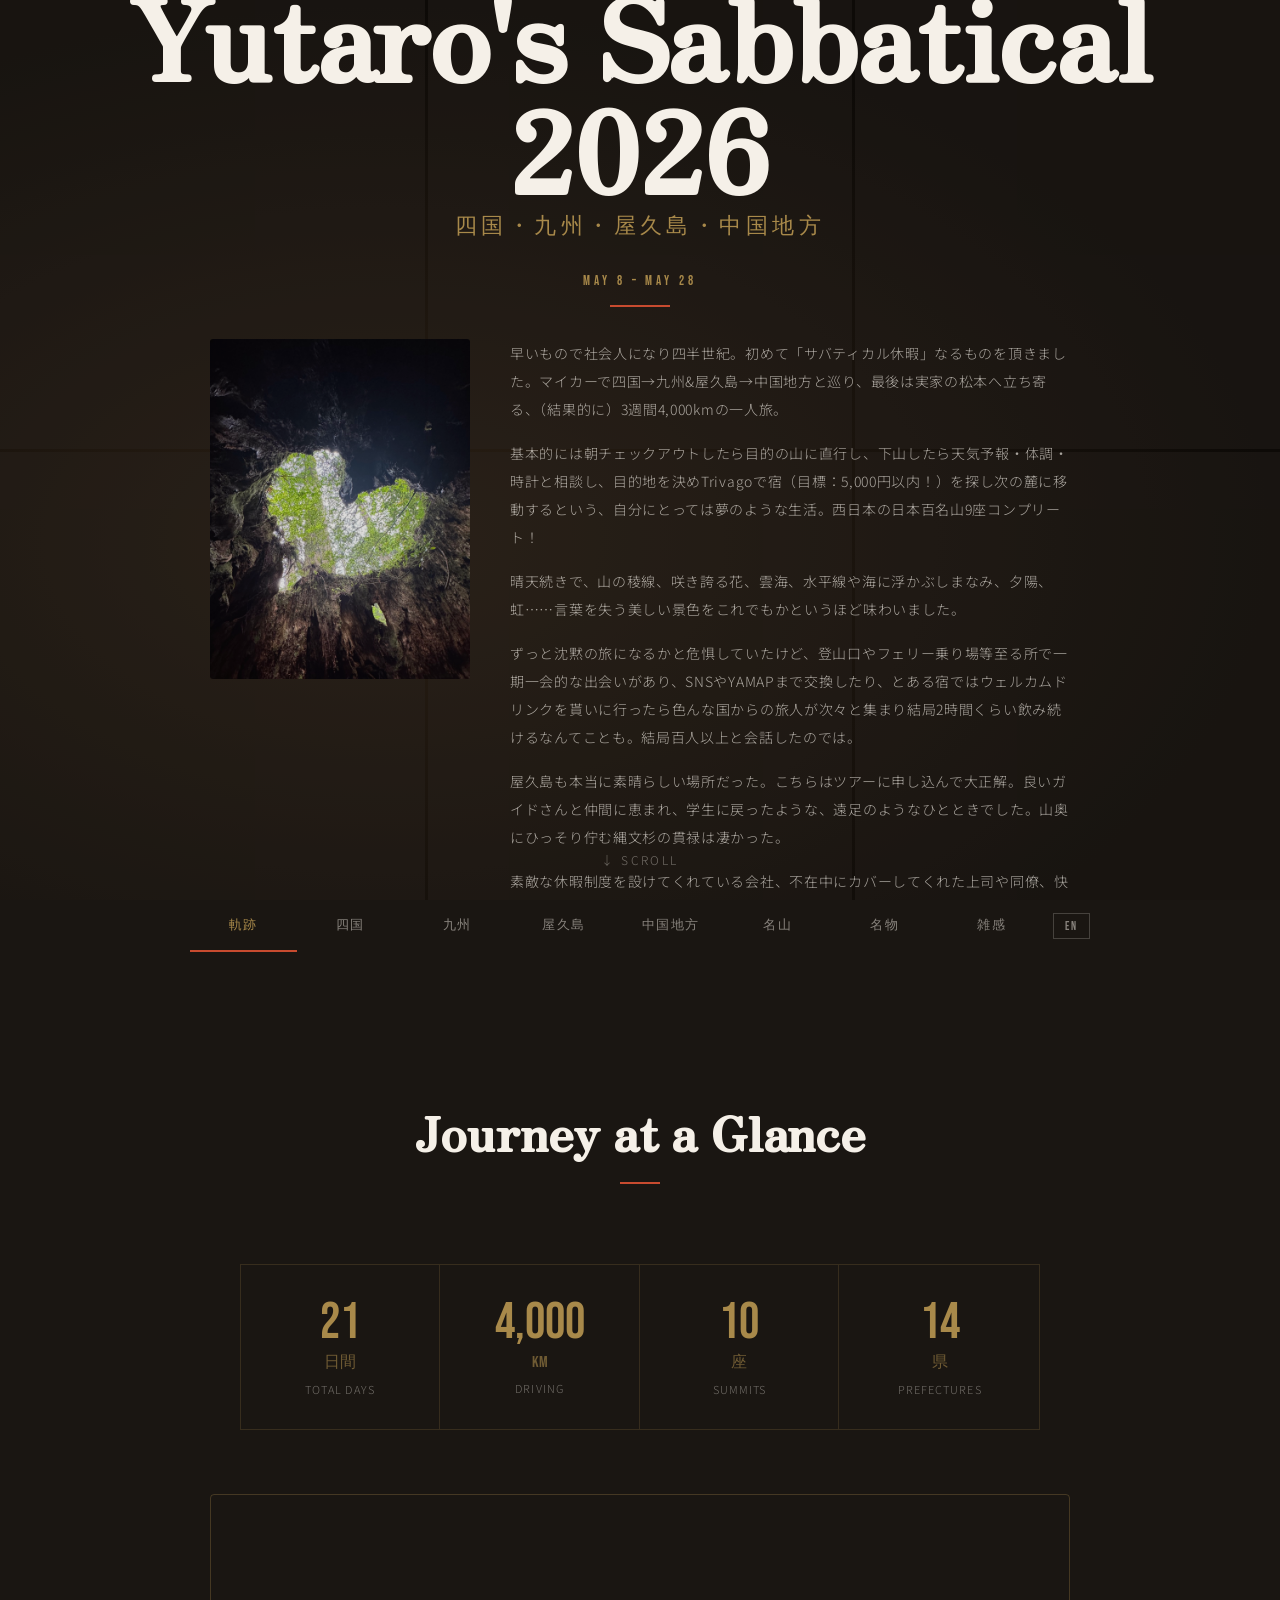
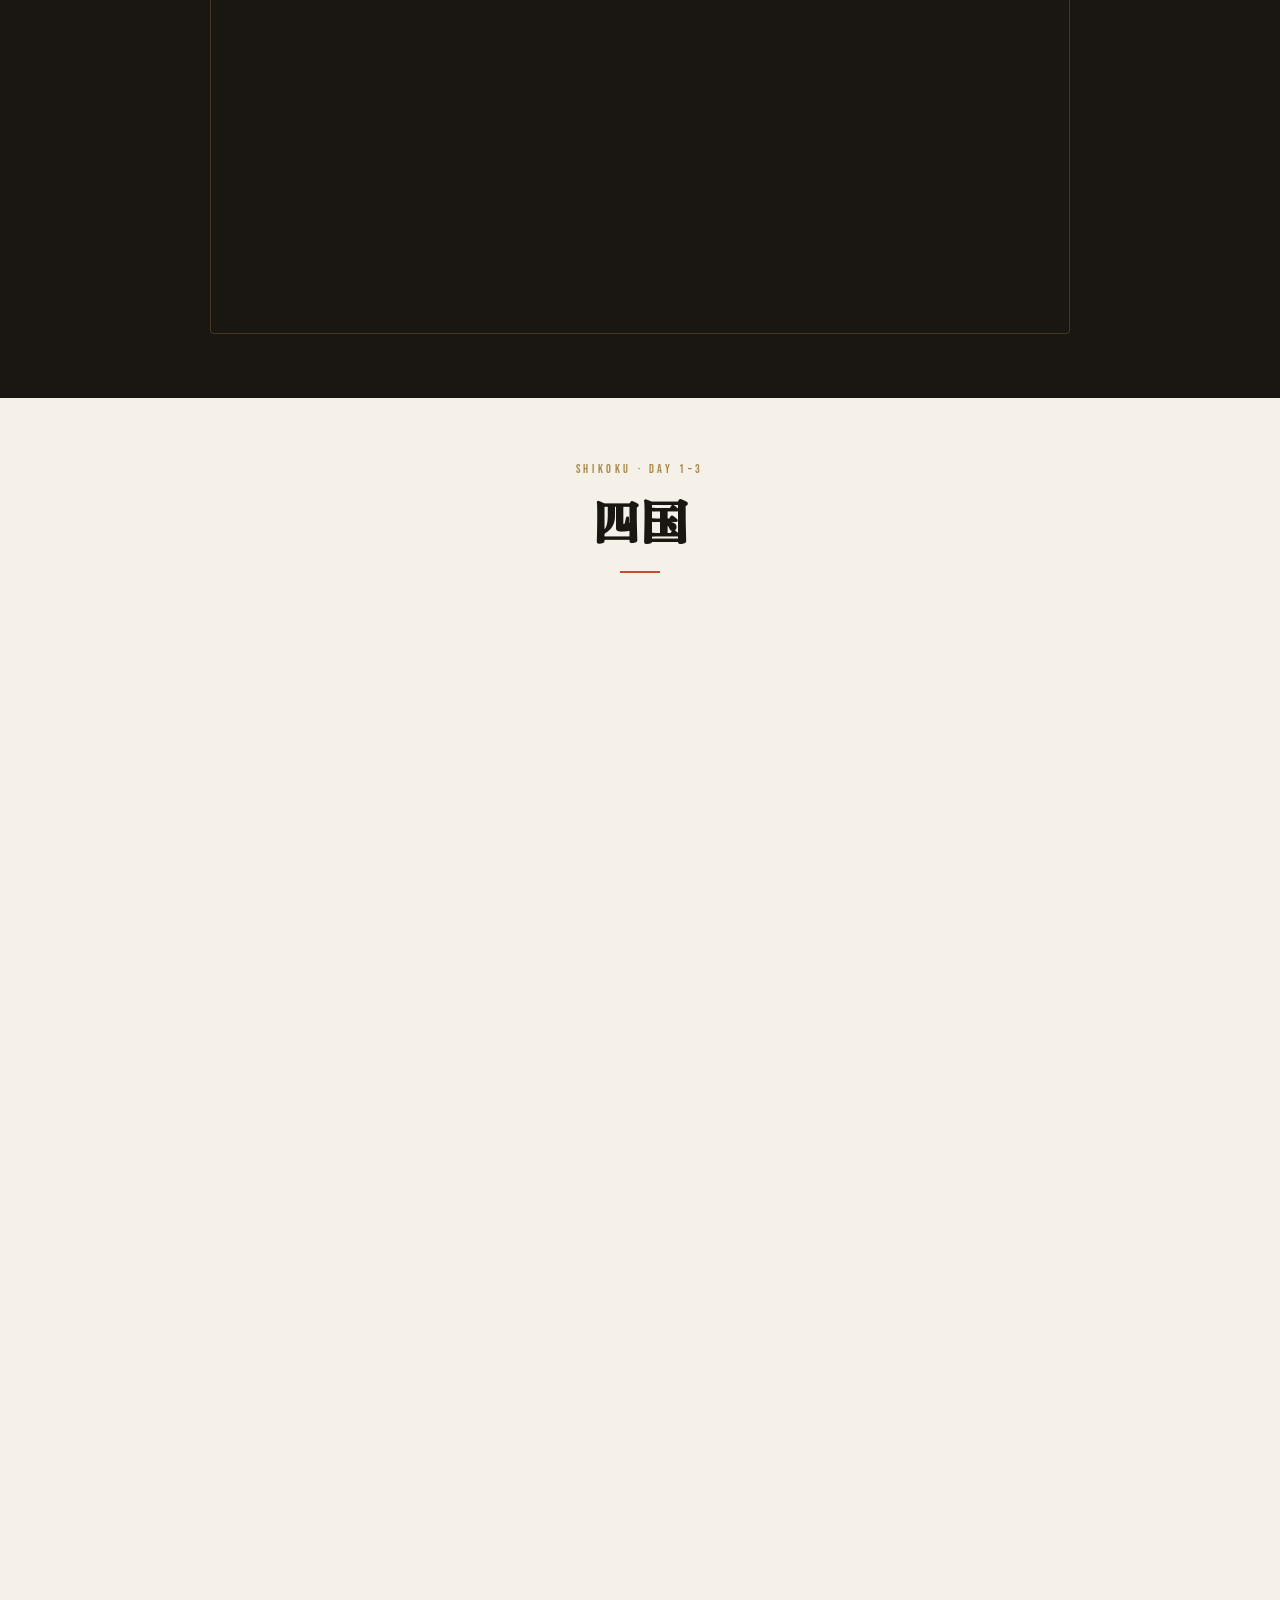
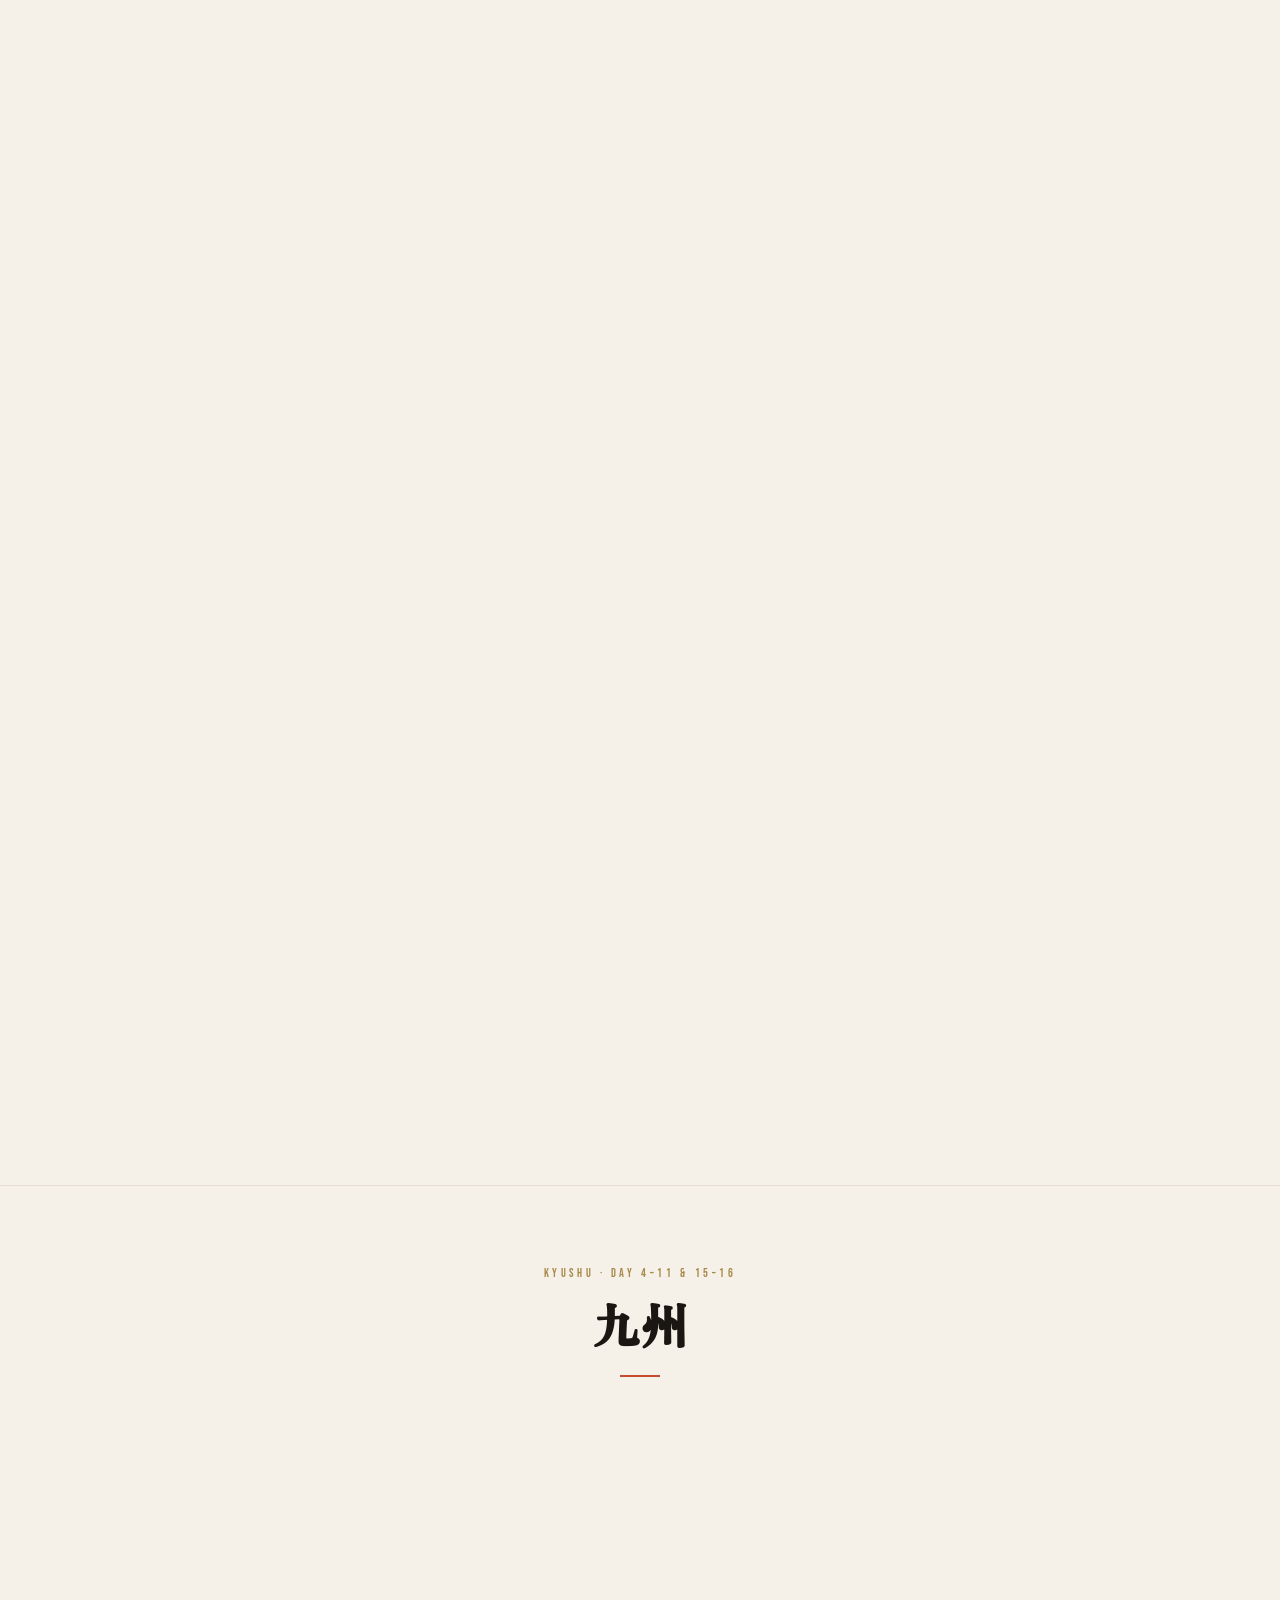
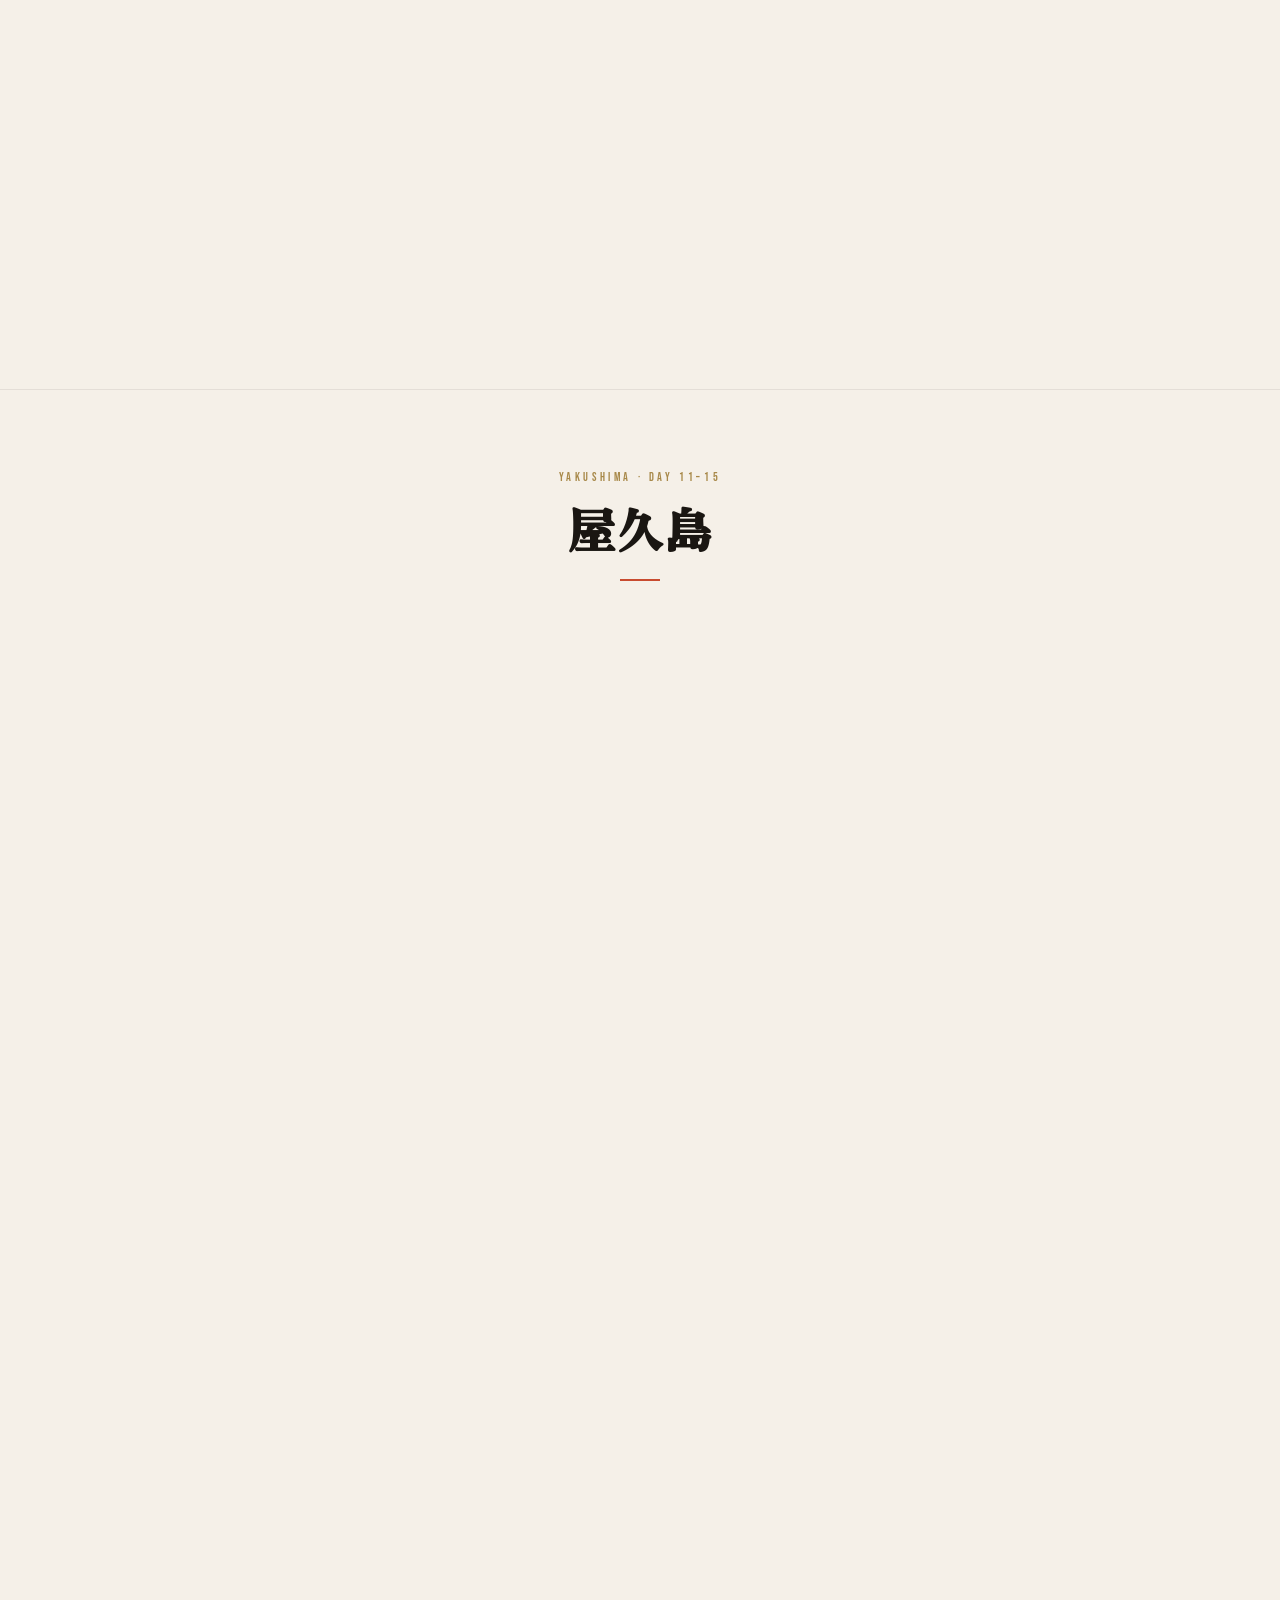
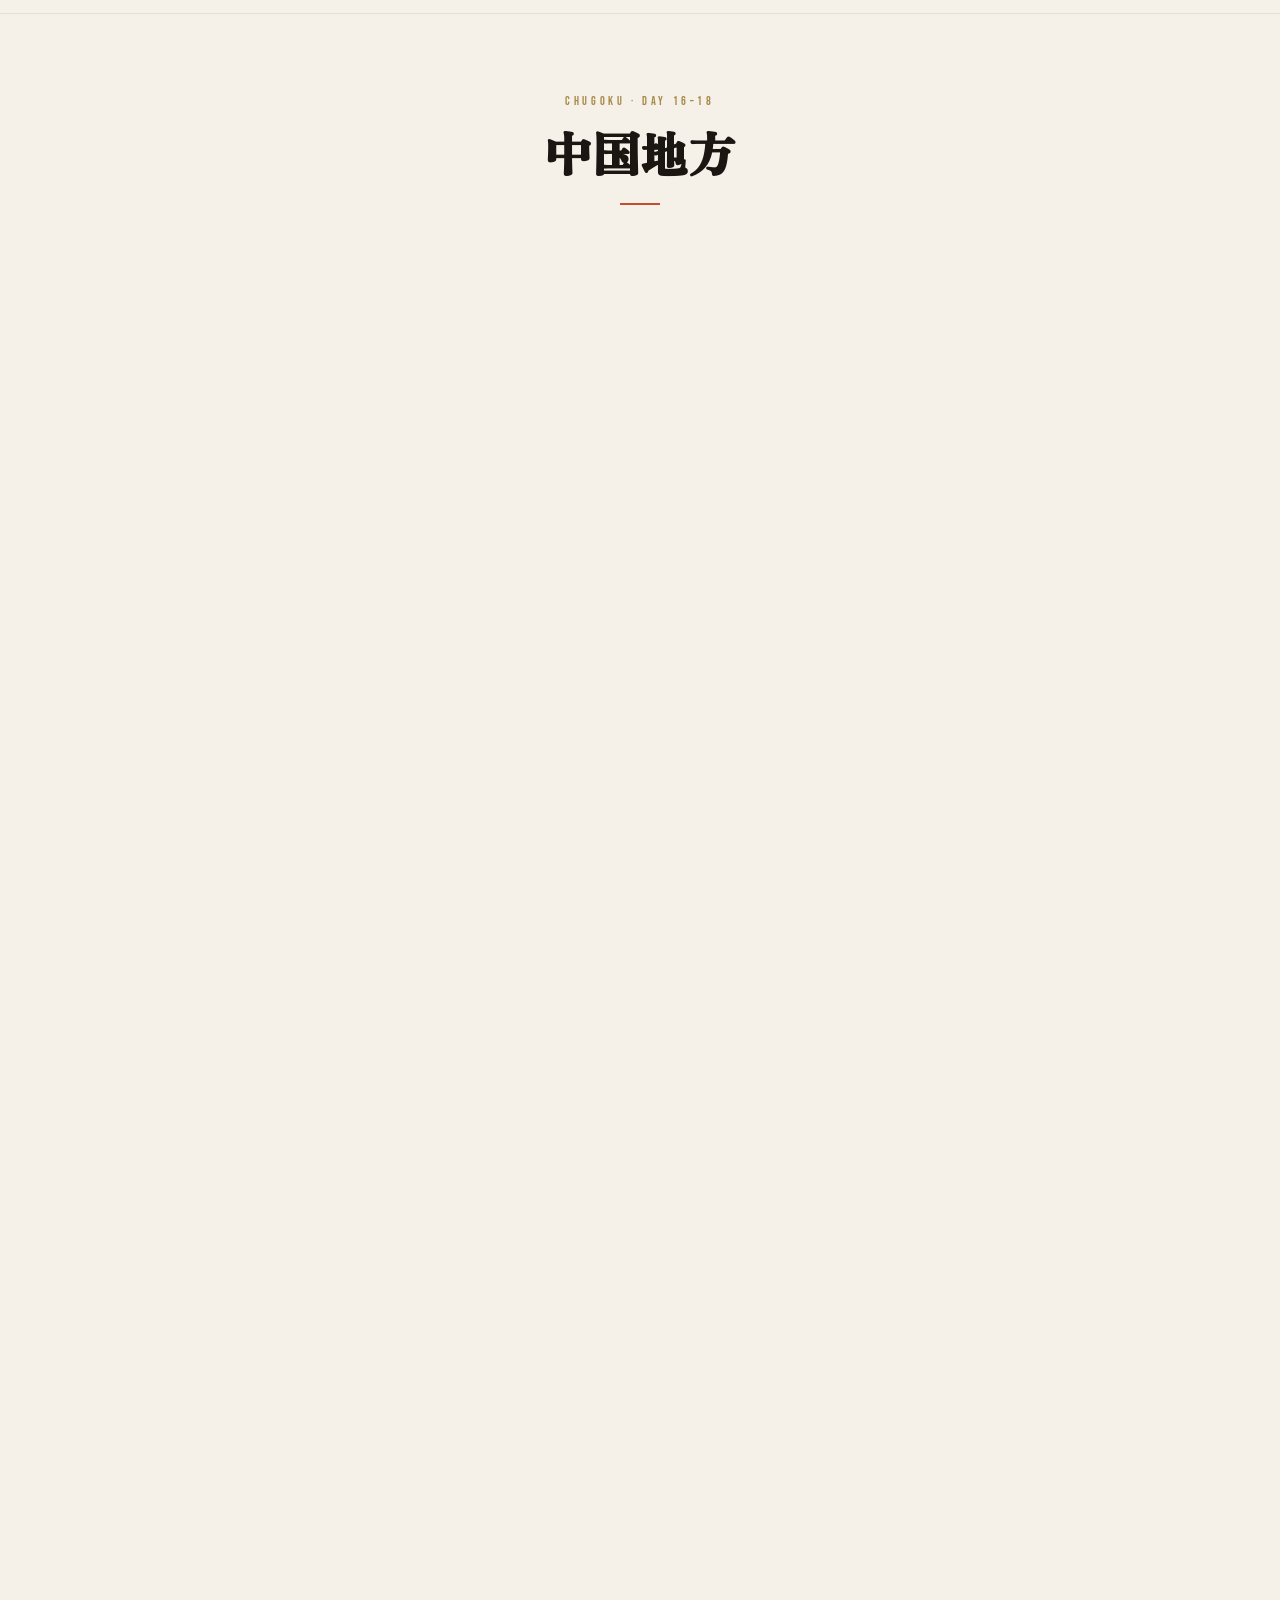
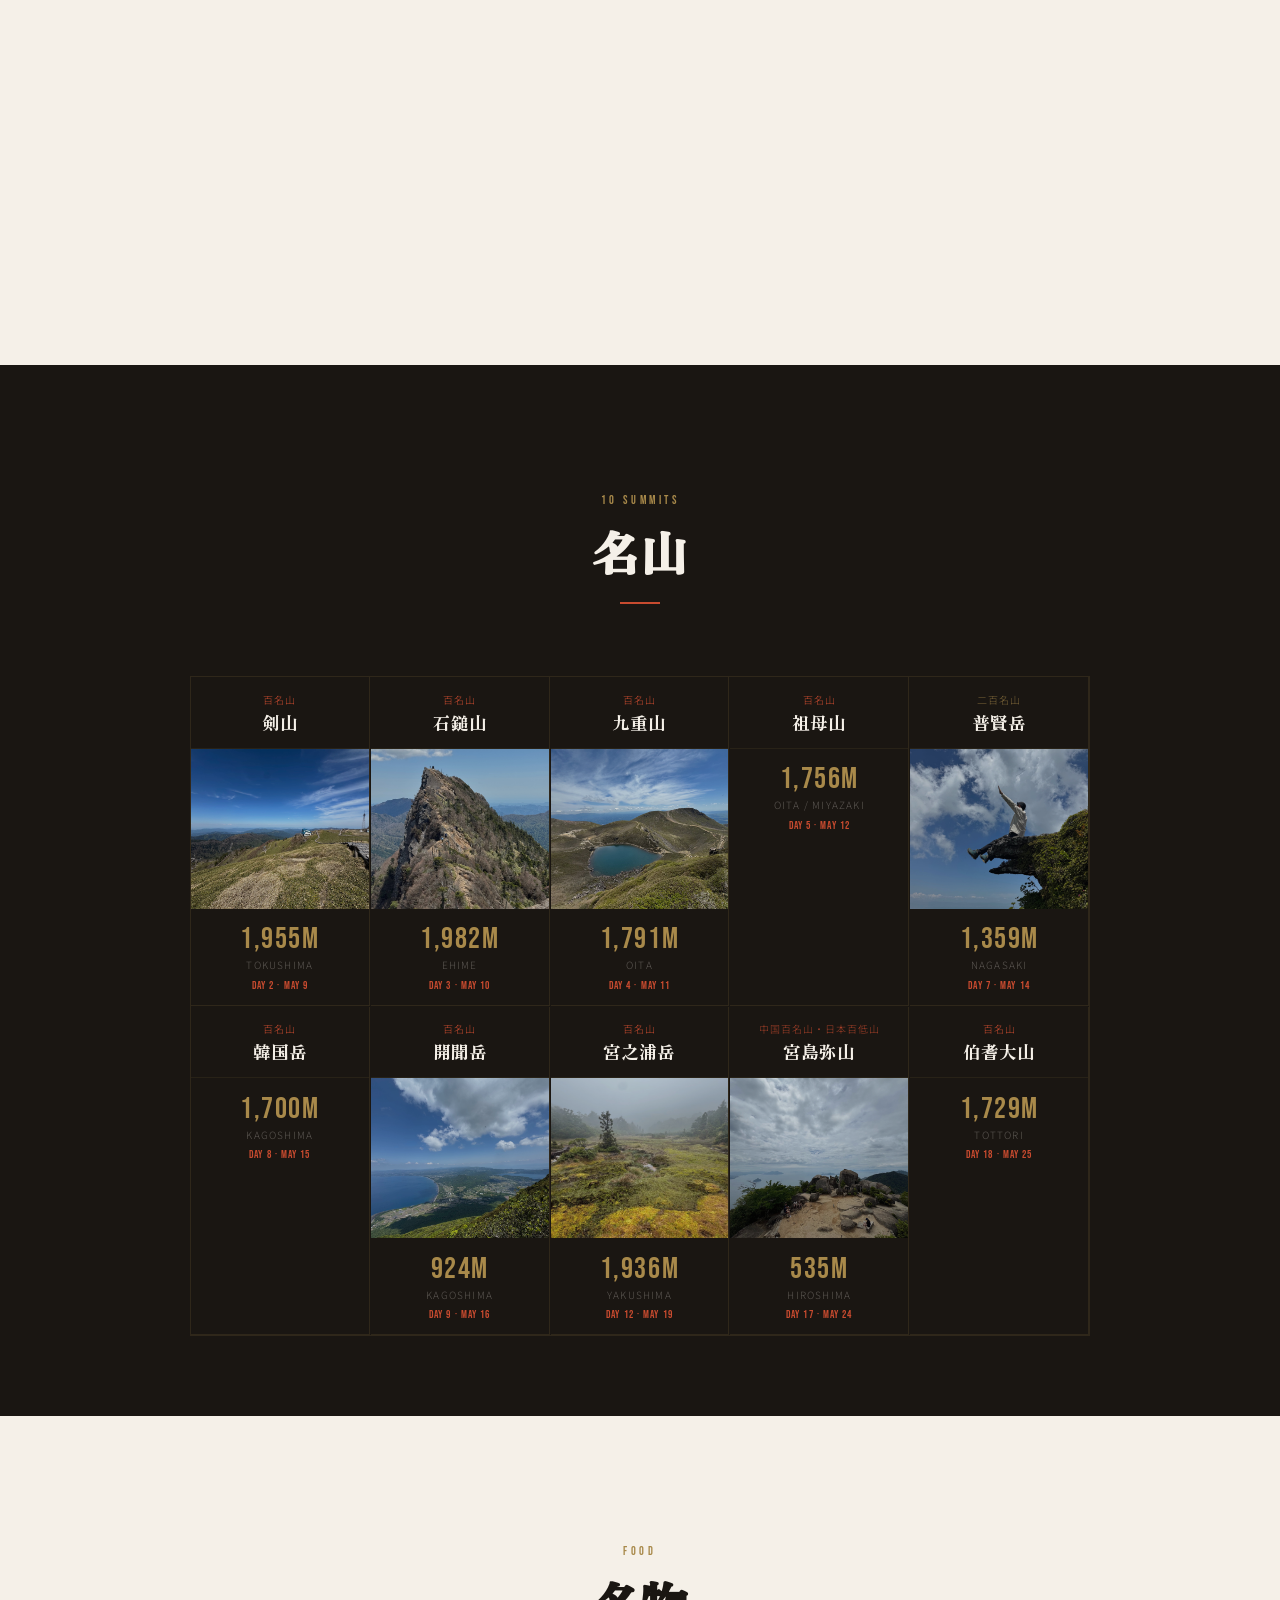
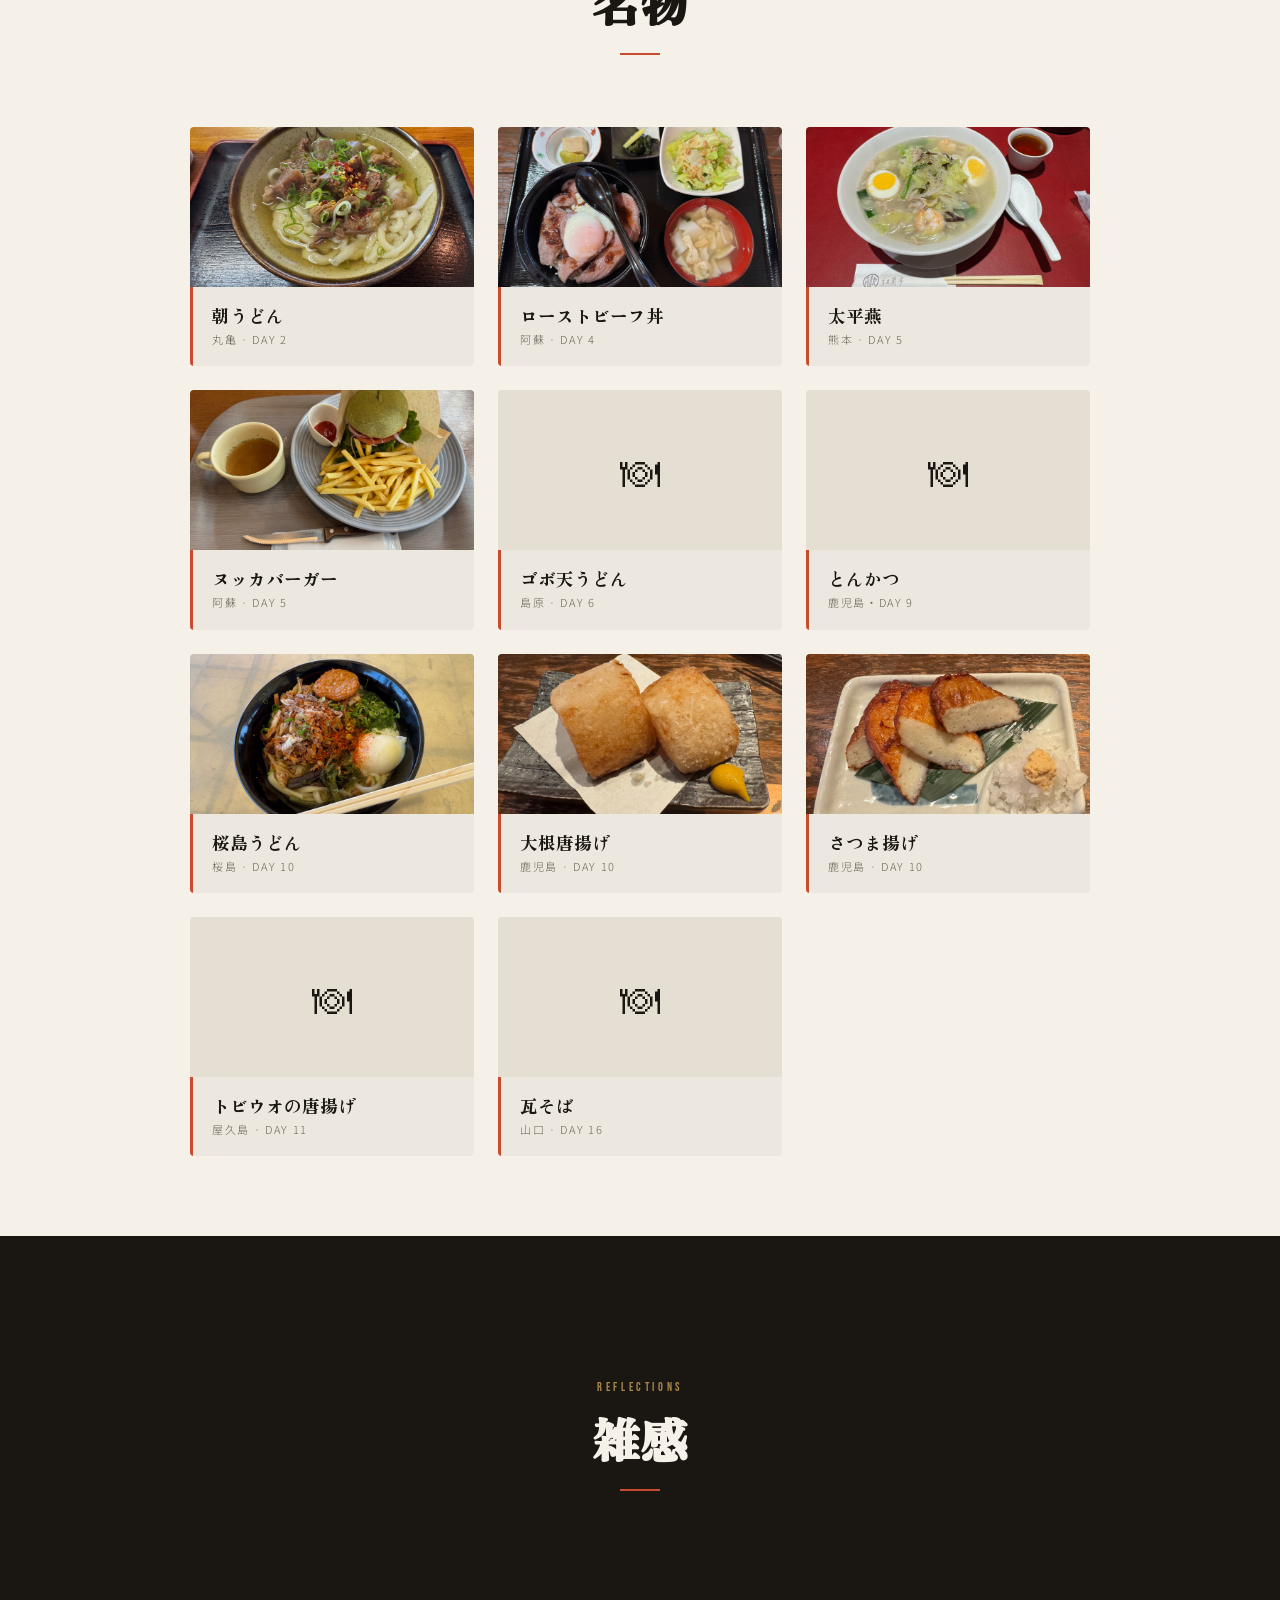
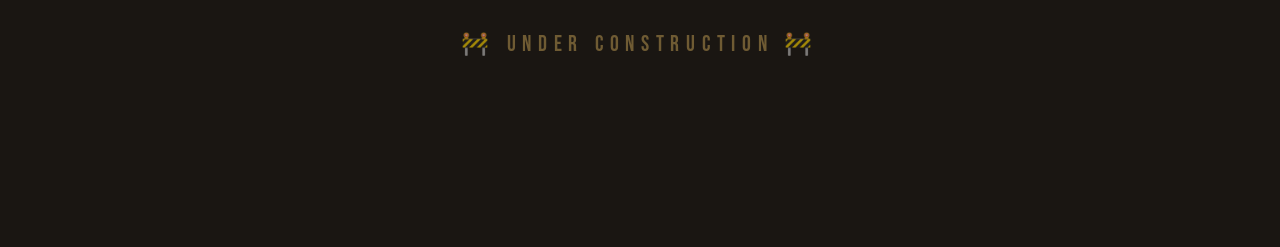
==== commit cae39108: "Add Wilson stump photo side-by-side with cover text" ====
--- a/index.html
+++ b/index.html
@@ -580,6 +580,34 @@
 }
 
 #lang-btn:hover { color: var(--gold); border-color: var(--gold); }
+.cover-body {
+  display: flex;
+  gap: 2.5rem;
+  align-items: flex-start;
+  max-width: 860px;
+  margin: 0 auto;
+  text-align: left;
+}
+.cover-photo {
+  flex: 0 0 260px;
+  width: 260px;
+  height: 340px;
+  object-fit: cover;
+  border-radius: 3px;
+  opacity: 0.85;
+}
+.cover-text {
+  flex: 1;
+}
+.cover-text .cover-desc {
+  text-align: left;
+  max-width: none;
+  margin: 0;
+}
+@media (max-width: 640px) {
+  .cover-body { flex-direction: column; align-items: center; }
+  .cover-photo { width: 100%; height: 220px; flex: none; }
+}
 </style>
 </head>
 <body>
@@ -599,13 +627,16 @@
     <p class="cover-subtitle" data-ja="四国・九州・屋久島・中国地方" data-en="Shikoku · Kyushu · Yakushima · Chugoku">四国・九州・屋久島・中国地方</p>
     <p class="cover-eyebrow">MAY 8 – MAY 28</p>
     <div class="cover-rule"></div>
-    <p class="cover-desc"><span data-ja="早いもので社会人になり四半世紀。初めて「サバティカル休暇」なるものを頂きました。マイカーで四国→九州&屋久島→中国地方と巡り、最後は実家の松本へ立ち寄る、（結果的に）3週間4,000kmの一人旅。" data-en="Twenty-five years into my career, I finally took a sabbatical. Drove solo through Shikoku, Kyushu & Yakushima, and the Chugoku region — with a stop at my hometown of Matsumoto — a three-week, 4,000 km journey.">早いもので社会人になり四半世紀。初めて「サバティカル休暇」なるものを頂きました。マイカーで四国→九州&屋久島→中国地方と巡り、最後は実家の松本へ立ち寄る、（結果的に）3週間4,000kmの一人旅。</span></p>
-    <div class="cover-desc" style="margin-top:1.5rem">
-      <p><span data-ja="基本的には朝チェックアウトしたら目的の山に直行し、下山したら天気予報・体調・時計と相談し、目的地を決めTrivagoで宿（目標：5,000円以内！）を探し次の麓に移動するという、自分にとっては夢のような生活。西日本の日本百名山9座コンプリート！" data-en="The daily routine: check out, drive straight to the mountain, summit, then check weather, energy, and time to pick the next stop — finding lodging on Trivago (target: under ¥5,000!) at the next trailhead. Dream life. Bagged 9 Hyakumeizan peaks in western Japan!">基本的には朝チェックアウトしたら目的の山に直行し、下山したら天気予報・体調・時計と相談し、目的地を決めTrivagoで宿（目標：5,000円以内！）を探し次の麓に移動するという、自分にとっては夢のような生活。西日本の日本百名山9座コンプリート！</span></p>
-      <p style="margin-top:1rem"><span data-ja="晴天続きで、山の稜線、咲き誇る花、雲海、水平線や海に浮かぶしまなみ、夕陽、虹……言葉を失う美しい景色をこれでもかというほど味わいました。" data-en="Day after day of clear skies. Mountain ridgelines, blossoming flowers, seas of clouds, the Shimanami islands, sunsets, rainbows... Breathtaking scenery beyond words, again and again.">晴天続きで、山の稜線、咲き誇る花、雲海、水平線や海に浮かぶしまなみ、夕陽、虹……言葉を失う美しい景色をこれでもかというほど味わいました。</span></p>
-      <p style="margin-top:1rem"><span data-ja="ずっと沈黙の旅になるかと危惧していたけど、登山口やフェリー乗り場等至る所で一期一会的な出会いがあり、SNSやYAMAPまで交換したり、とある宿ではウェルカムドリンクを貰いに行ったら色んな国からの旅人が次々と集まり結局2時間くらい飲み続けるなんてことも。結局百人以上と会話したのでは。" data-en="I worried the trip would be a lonely one, but chance encounters happened everywhere — trailheads, ferry terminals, you name it. Swapped SNS and YAMAP contacts with fellow hikers. At one hostel, a welcome drink turned into a two-hour session as travelers from around the world kept joining in. I must have spoken to over a hundred people.">ずっと沈黙の旅になるかと危惧していたけど、登山口やフェリー乗り場等至る所で一期一会的な出会いがあり、SNSやYAMAPまで交換したり、とある宿ではウェルカムドリンクを貰いに行ったら色んな国からの旅人が次々と集まり結局2時間くらい飲み続けるなんてことも。結局百人以上と会話したのでは。</span></p>
-      <p style="margin-top:1rem"><span data-ja="屋久島も本当に素晴らしい場所だった。こちらはツアーに申し込んで大正解。良いガイドさんと仲間に恵まれ、学生に戻ったような、遠足のようなひとときでした。山奥にひっそり佇む縄文杉の貫禄は凄かった。" data-en="Yakushima was absolutely magnificent. Joining a guided tour was the right call — a wonderful guide and great companions, like being back on a school excursion. The ancient Jomon Cedar, quietly standing deep in the forest, was genuinely awe-inspiring.">屋久島も本当に素晴らしい場所だった。こちらはツアーに申し込んで大正解。良いガイドさんと仲間に恵まれ、学生に戻ったような、遠足のようなひとときでした。山奥にひっそり佇む縄文杉の貫禄は凄かった。</span></p>
-      <p style="margin-top:1rem"><span data-ja="素敵な休暇制度を設けてくれている会社、不在中にカバーしてくれた上司や同僚、快く送り出してくれた家族に心から感謝！" data-en="Heartfelt thanks to my company for this sabbatical policy, to my manager and colleagues who covered for me, and to my family for cheering me on.">素敵な休暇制度を設けてくれている会社、不在中にカバーしてくれた上司や同僚、快く送り出してくれた家族に心から感謝！</span></p>
+    <div class="cover-body">
+      <img class="cover-photo" src="images/yakushima/jomon/IMG_1283.jpeg" alt="ウィルソン株">
+      <div class="cover-text">
+        <p class="cover-desc"><span data-ja="早いもので社会人になり四半世紀。初めて「サバティカル休暇」なるものを頂きました。マイカーで四国→九州&屋久島→中国地方と巡り、最後は実家の松本へ立ち寄る、（結果的に）3週間4,000kmの一人旅。" data-en="Twenty-five years into my career, I finally took a sabbatical. Drove solo through Shikoku, Kyushu & Yakushima, and the Chugoku region — with a stop at my hometown of Matsumoto — a three-week, 4,000 km journey.">早いもので社会人になり四半世紀。初めて「サバティカル休暇」なるものを頂きました。マイカーで四国→九州&屋久島→中国地方と巡り、最後は実家の松本へ立ち寄る、（結果的に）3週間4,000kmの一人旅。</span></p>
+        <p class="cover-desc" style="margin-top:1rem"><span data-ja="基本的には朝チェックアウトしたら目的の山に直行し、下山したら天気予報・体調・時計と相談し、目的地を決めTrivagoで宿（目標：5,000円以内！）を探し次の麓に移動するという、自分にとっては夢のような生活。西日本の日本百名山9座コンプリート！" data-en="The daily routine: check out, drive straight to the mountain, summit, then check weather, energy, and time to pick the next stop — finding lodging on Trivago (target: under ¥5,000!) at the next trailhead. Dream life. Bagged 9 Hyakumeizan peaks in western Japan!">基本的には朝チェックアウトしたら目的の山に直行し、下山したら天気予報・体調・時計と相談し、目的地を決めTrivagoで宿（目標：5,000円以内！）を探し次の麓に移動するという、自分にとっては夢のような生活。西日本の日本百名山9座コンプリート！</span></p>
+        <p class="cover-desc" style="margin-top:1rem"><span data-ja="晴天続きで、山の稜線、咲き誇る花、雲海、水平線や海に浮かぶしまなみ、夕陽、虹……言葉を失う美しい景色をこれでもかというほど味わいました。" data-en="Day after day of clear skies. Mountain ridgelines, blossoming flowers, seas of clouds, the Shimanami islands, sunsets, rainbows... Breathtaking scenery beyond words, again and again.">晴天続きで、山の稜線、咲き誇る花、雲海、水平線や海に浮かぶしまなみ、夕陽、虹……言葉を失う美しい景色をこれでもかというほど味わいました。</span></p>
+        <p class="cover-desc" style="margin-top:1rem"><span data-ja="ずっと沈黙の旅になるかと危惧していたけど、登山口やフェリー乗り場等至る所で一期一会的な出会いがあり、SNSやYAMAPまで交換したり、とある宿ではウェルカムドリンクを貰いに行ったら色んな国からの旅人が次々と集まり結局2時間くらい飲み続けるなんてことも。結局百人以上と会話したのでは。" data-en="I worried the trip would be a lonely one, but chance encounters happened everywhere — trailheads, ferry terminals, you name it. Swapped SNS and YAMAP contacts with fellow hikers. At one hostel, a welcome drink turned into a two-hour session as travelers from around the world kept joining in. I must have spoken to over a hundred people.">ずっと沈黙の旅になるかと危惧していたけど、登山口やフェリー乗り場等至る所で一期一会的な出会いがあり、SNSやYAMAPまで交換したり、とある宿ではウェルカムドリンクを貰いに行ったら色んな国からの旅人が次々と集まり結局2時間くらい飲み続けるなんてことも。結局百人以上と会話したのでは。</span></p>
+        <p class="cover-desc" style="margin-top:1rem"><span data-ja="屋久島も本当に素晴らしい場所だった。こちらはツアーに申し込んで大正解。良いガイドさんと仲間に恵まれ、学生に戻ったような、遠足のようなひとときでした。山奥にひっそり佇む縄文杉の貫禄は凄かった。" data-en="Yakushima was absolutely magnificent. Joining a guided tour was the right call — a wonderful guide and great companions, like being back on a school excursion. The ancient Jomon Cedar, quietly standing deep in the forest, was genuinely awe-inspiring.">屋久島も本当に素晴らしい場所だった。こちらはツアーに申し込んで大正解。良いガイドさんと仲間に恵まれ、学生に戻ったような、遠足のようなひとときでした。山奥にひっそり佇む縄文杉の貫禄は凄かった。</span></p>
+        <p class="cover-desc" style="margin-top:1rem"><span data-ja="素敵な休暇制度を設けてくれている会社、不在中にカバーしてくれた上司や同僚、快く送り出してくれた家族に心から感謝！" data-en="Heartfelt thanks to my company for this sabbatical policy, to my manager and colleagues who covered for me, and to my family for cheering me on.">素敵な休暇制度を設けてくれている会社、不在中にカバーしてくれた上司や同僚、快く送り出してくれた家族に心から感謝！</span></p>
+      </div>
     </div>
   </div>
   <p class="scroll-hint">↓ SCROLL</p>
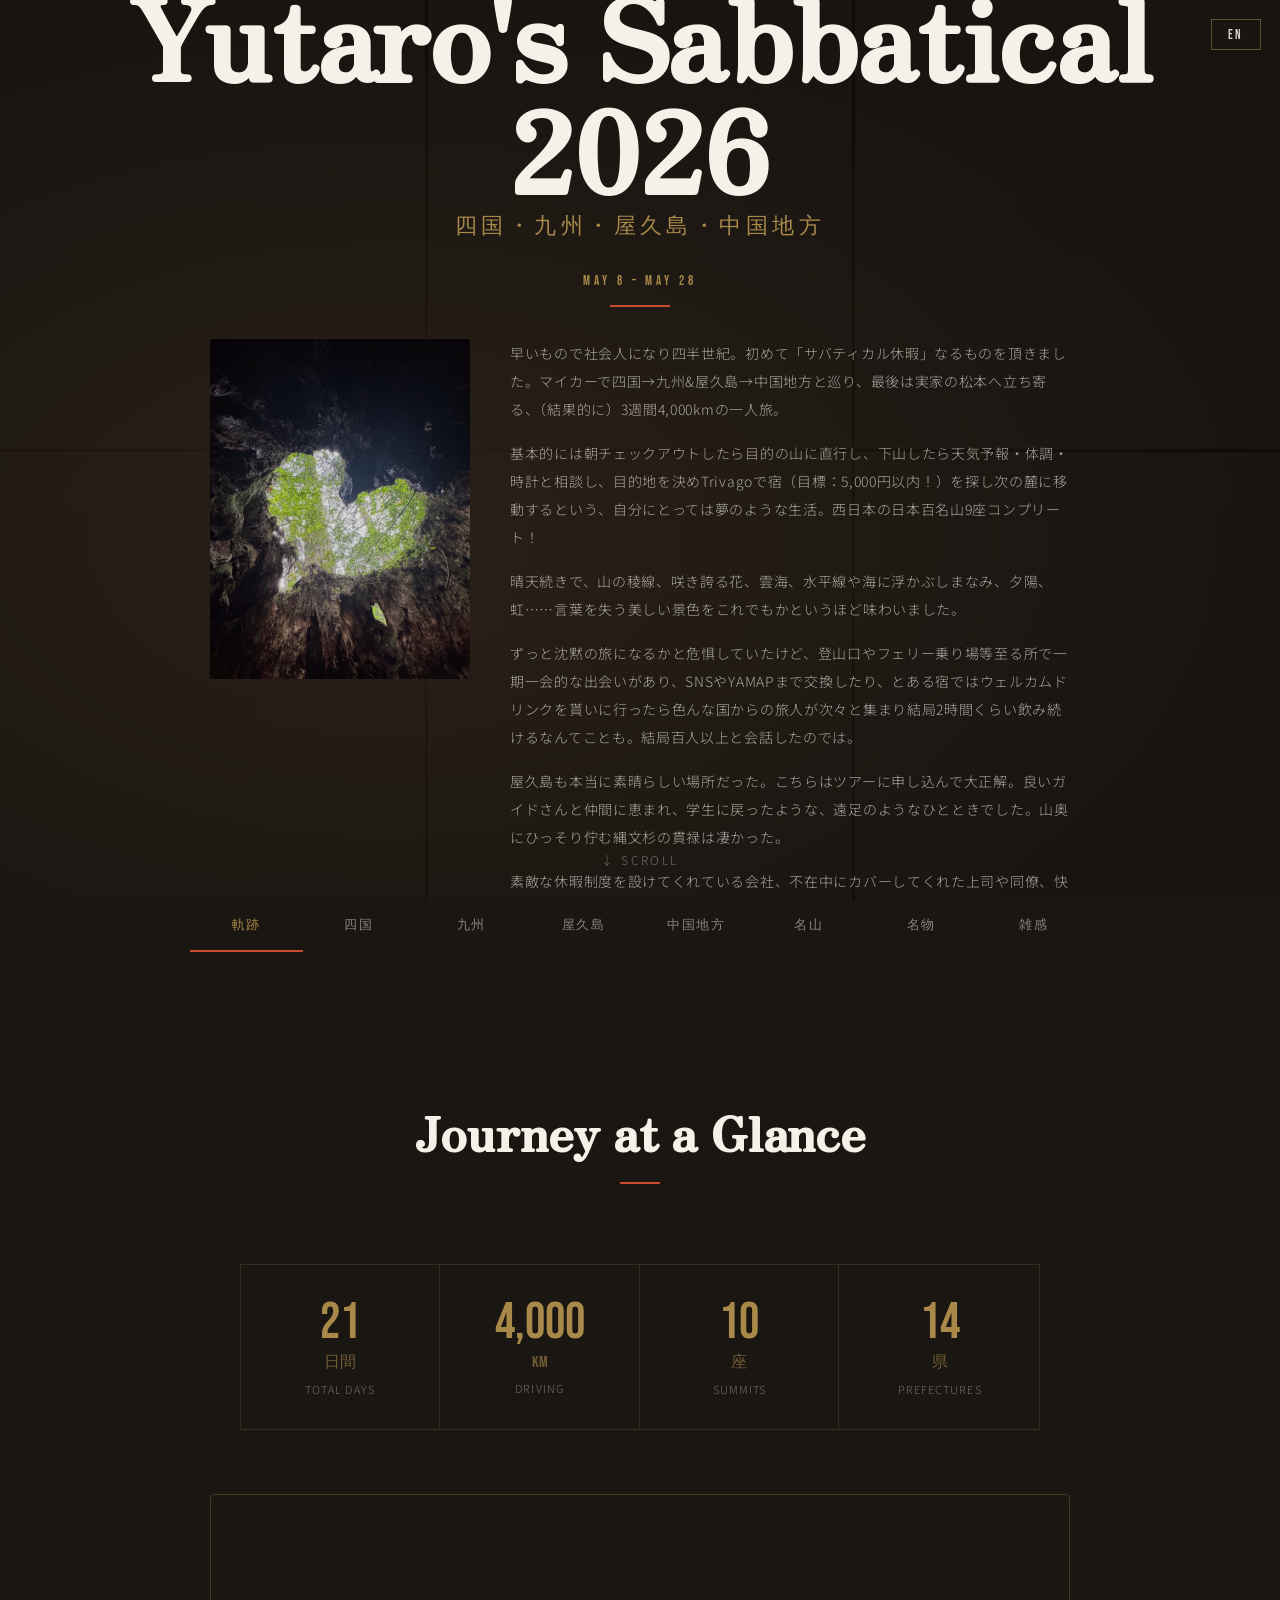
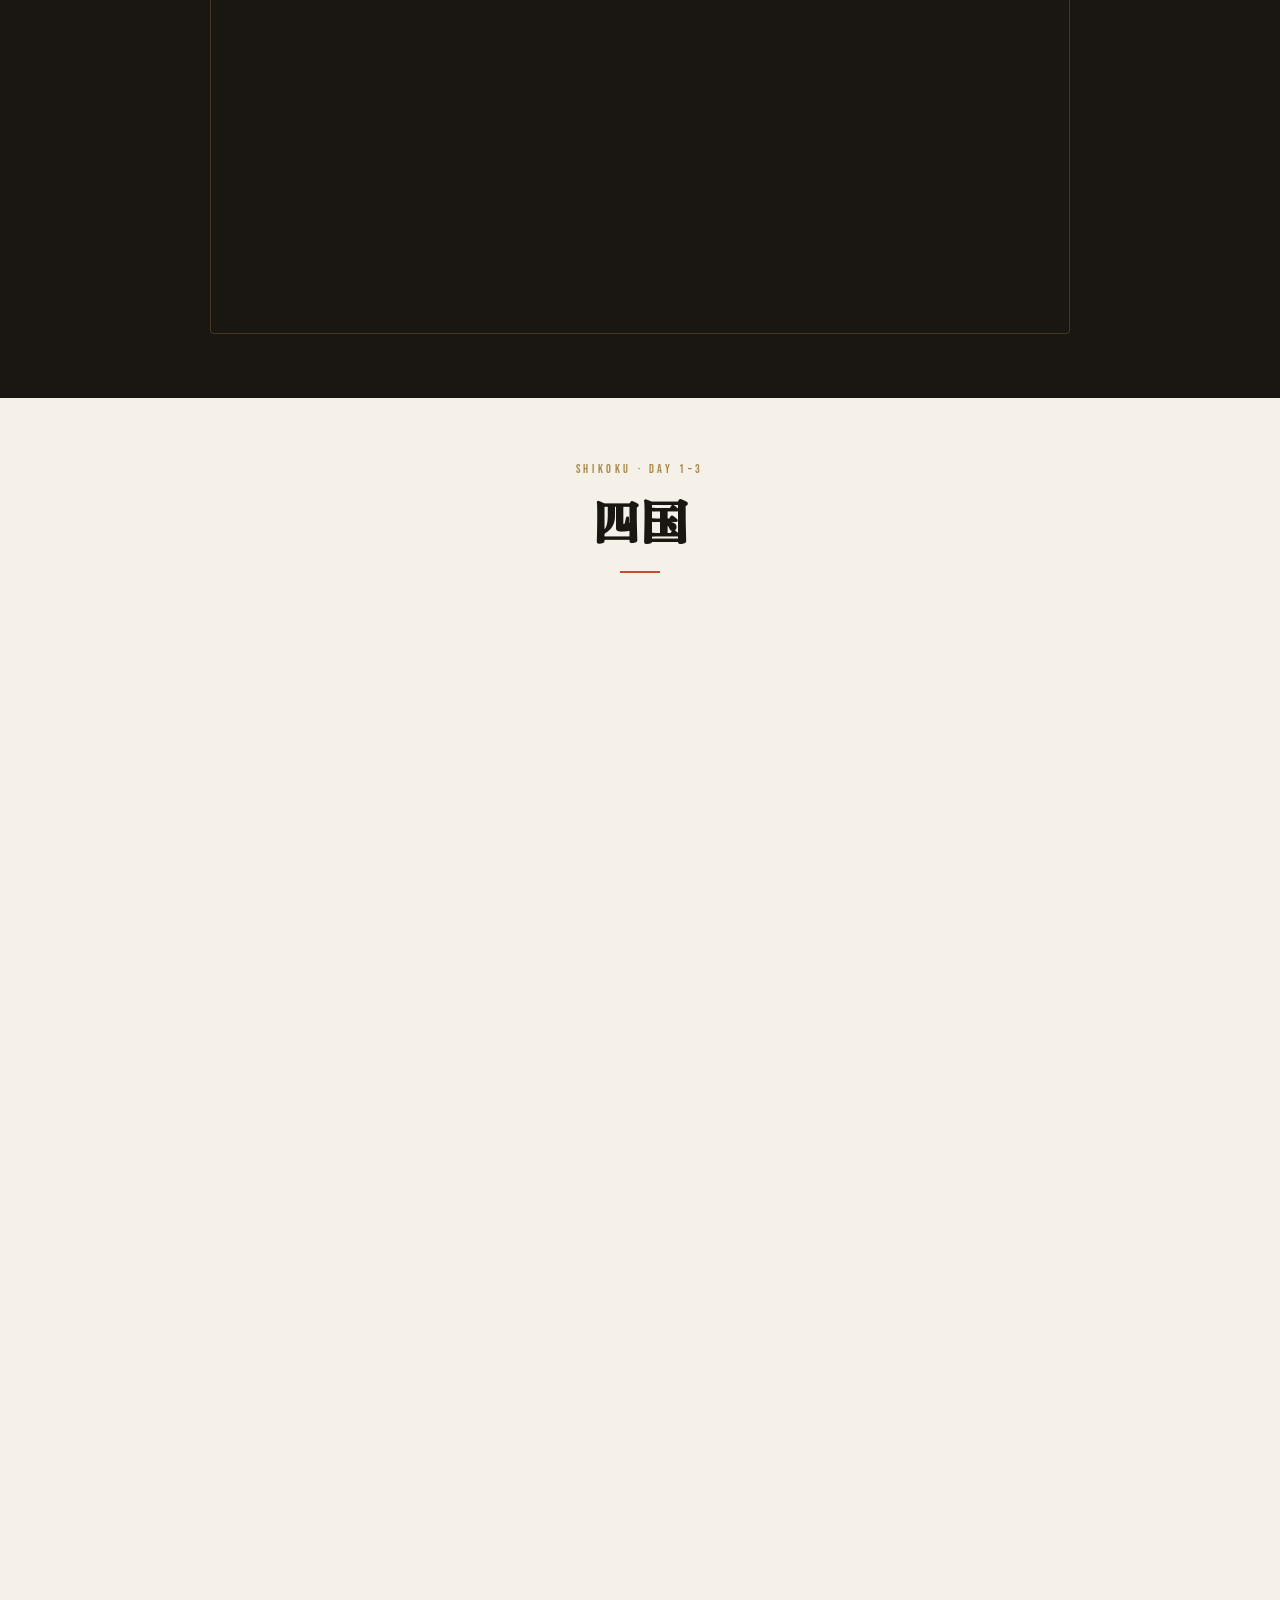
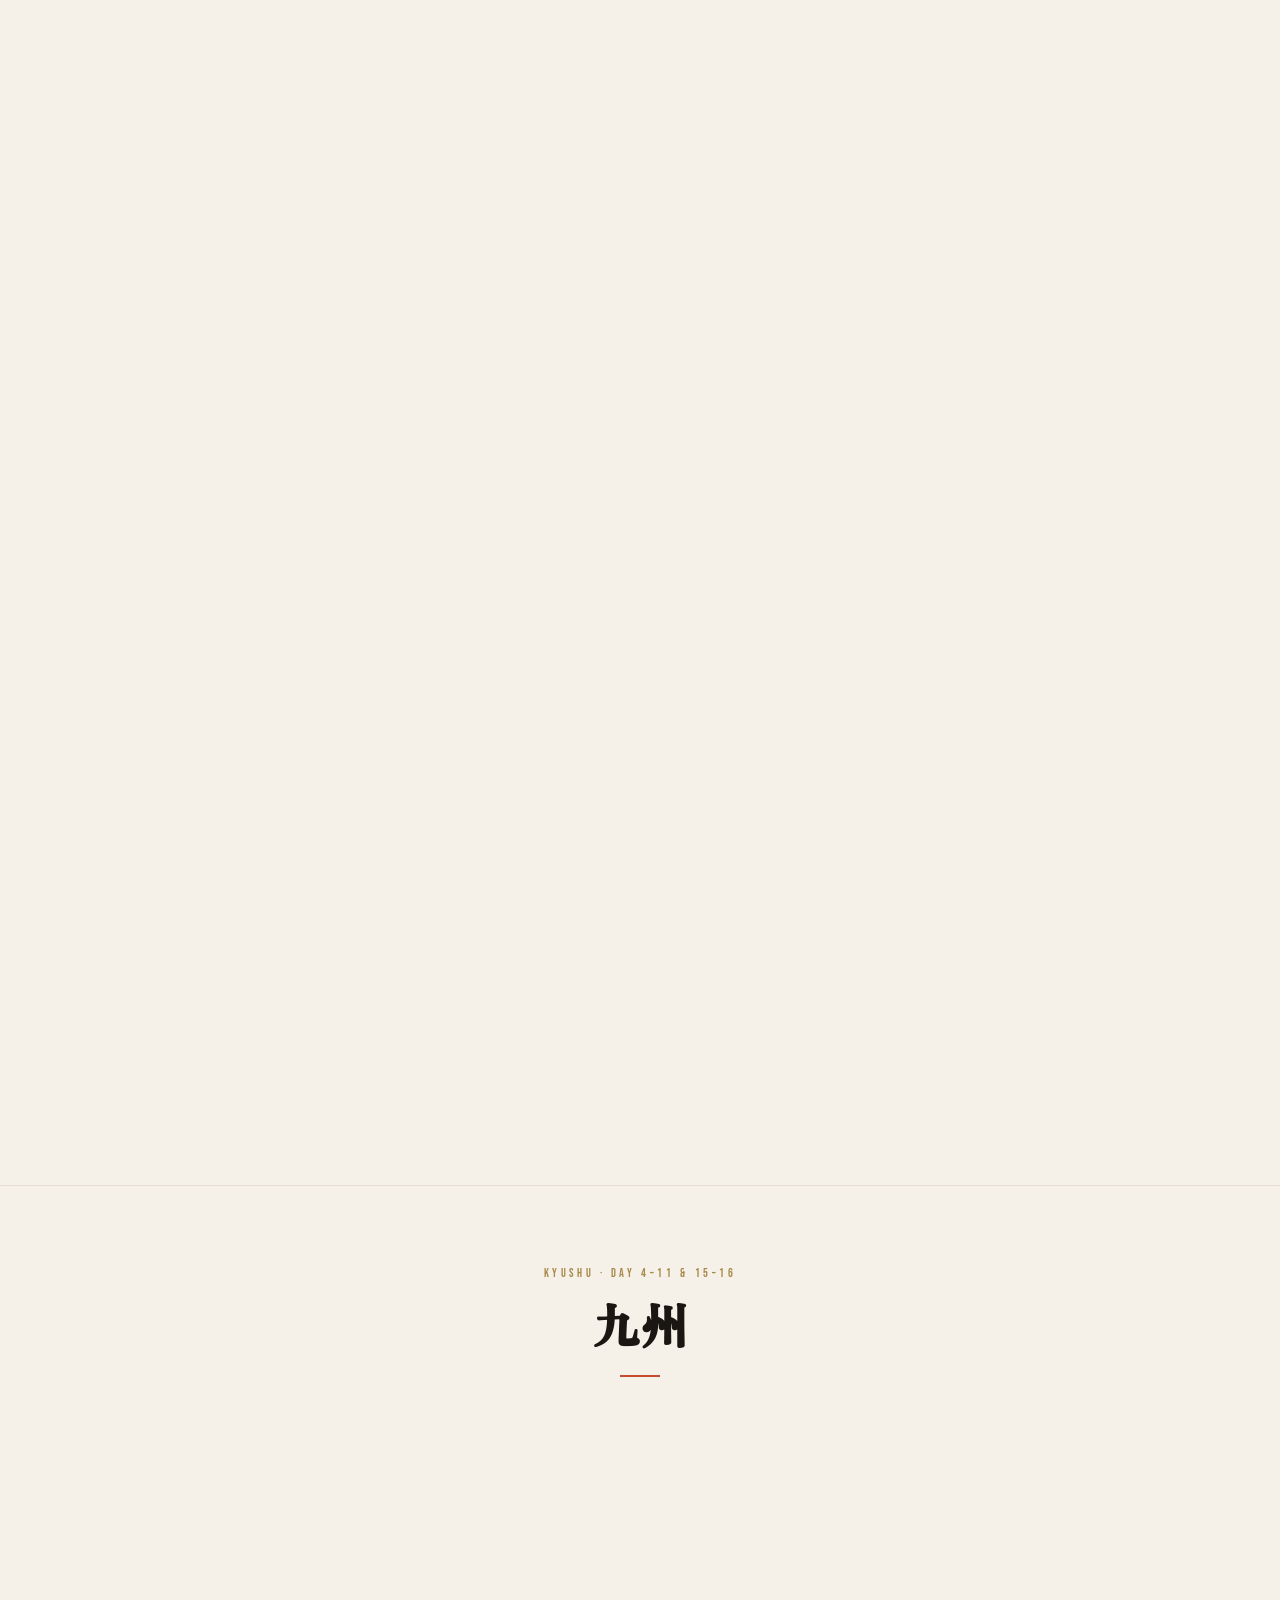
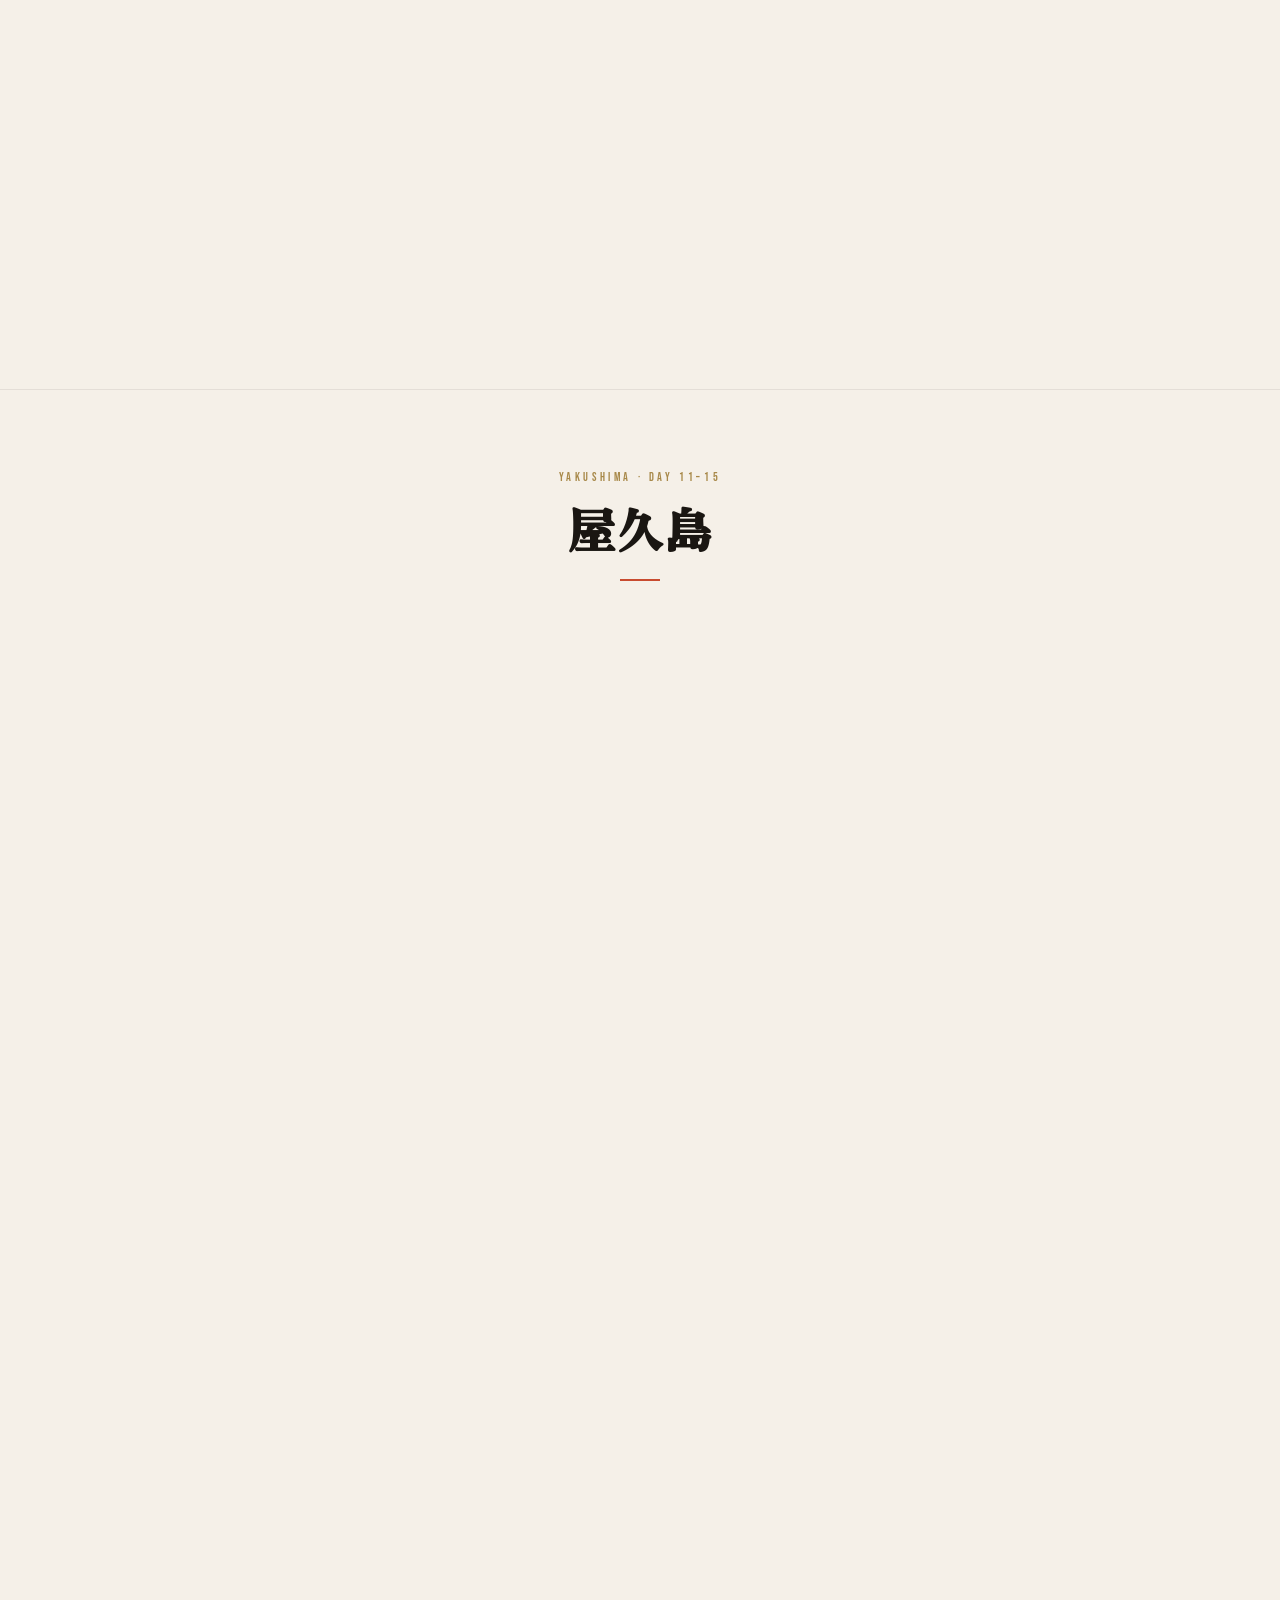
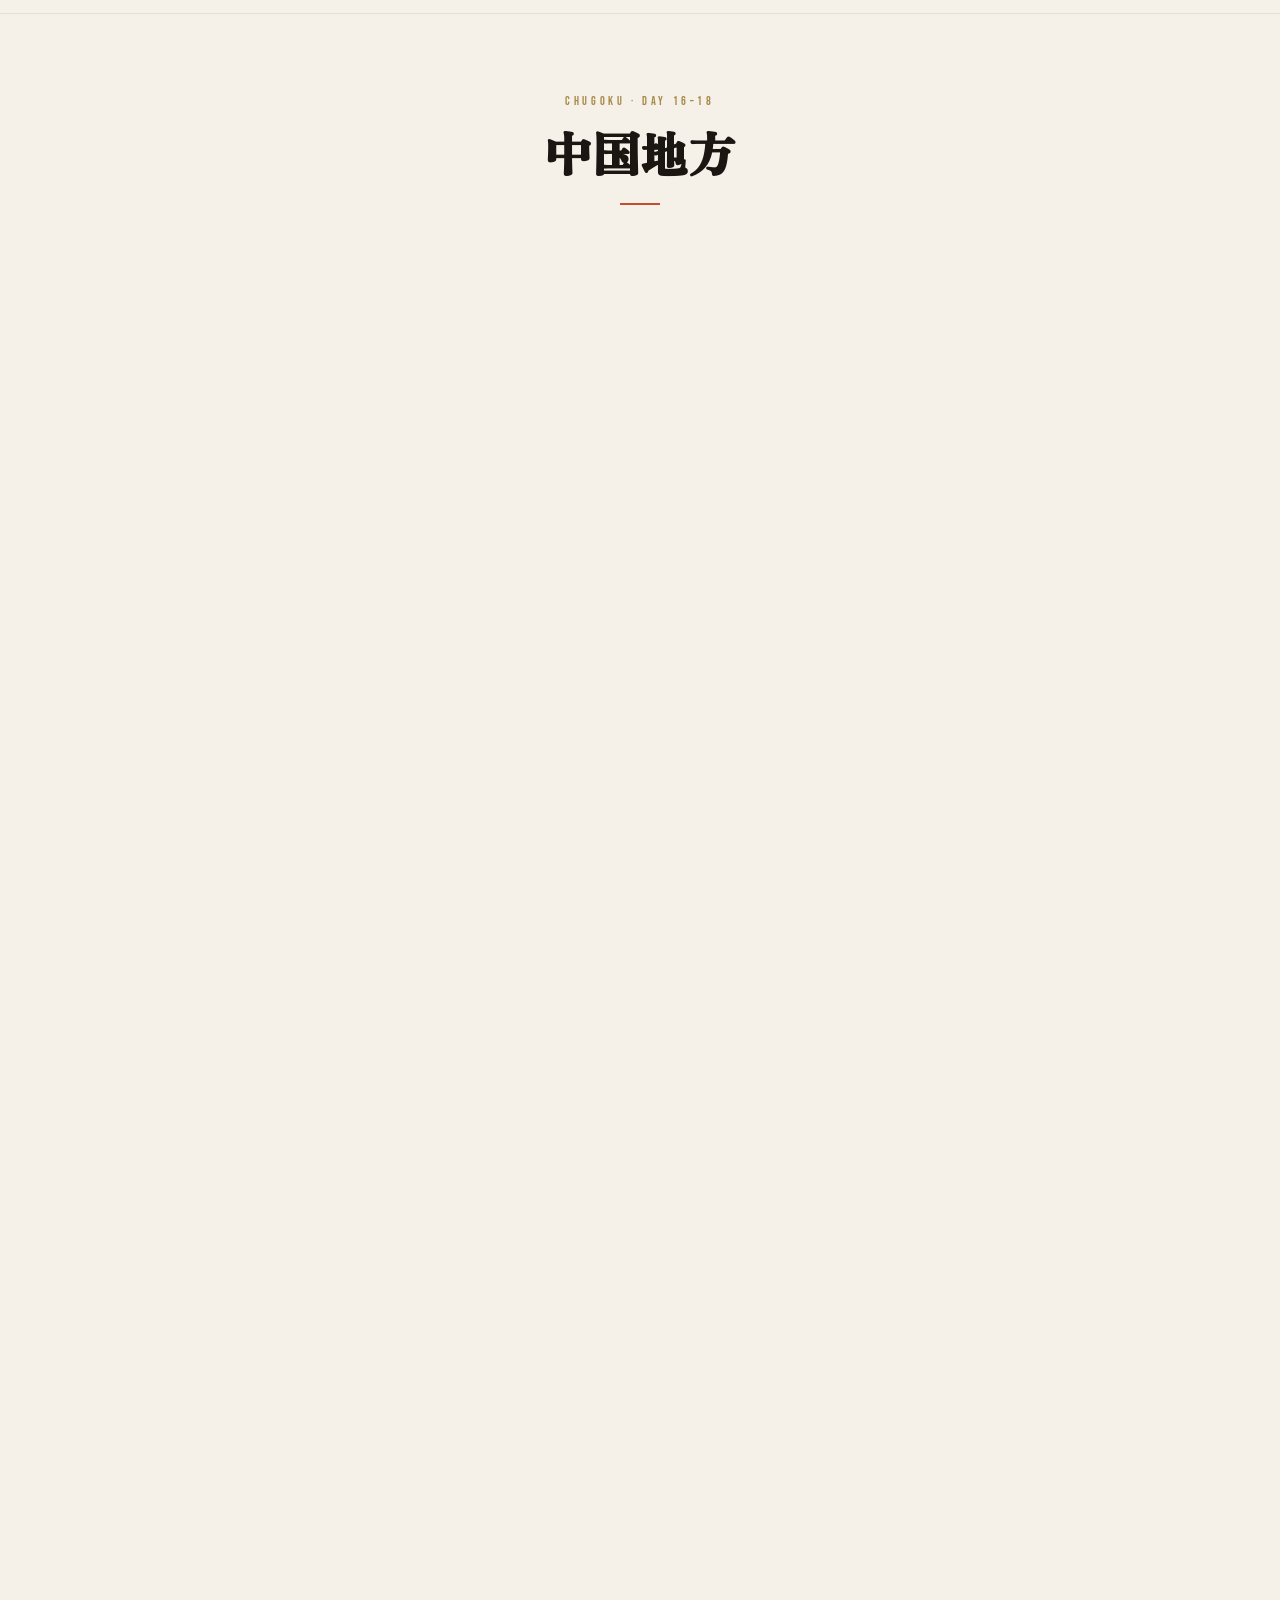
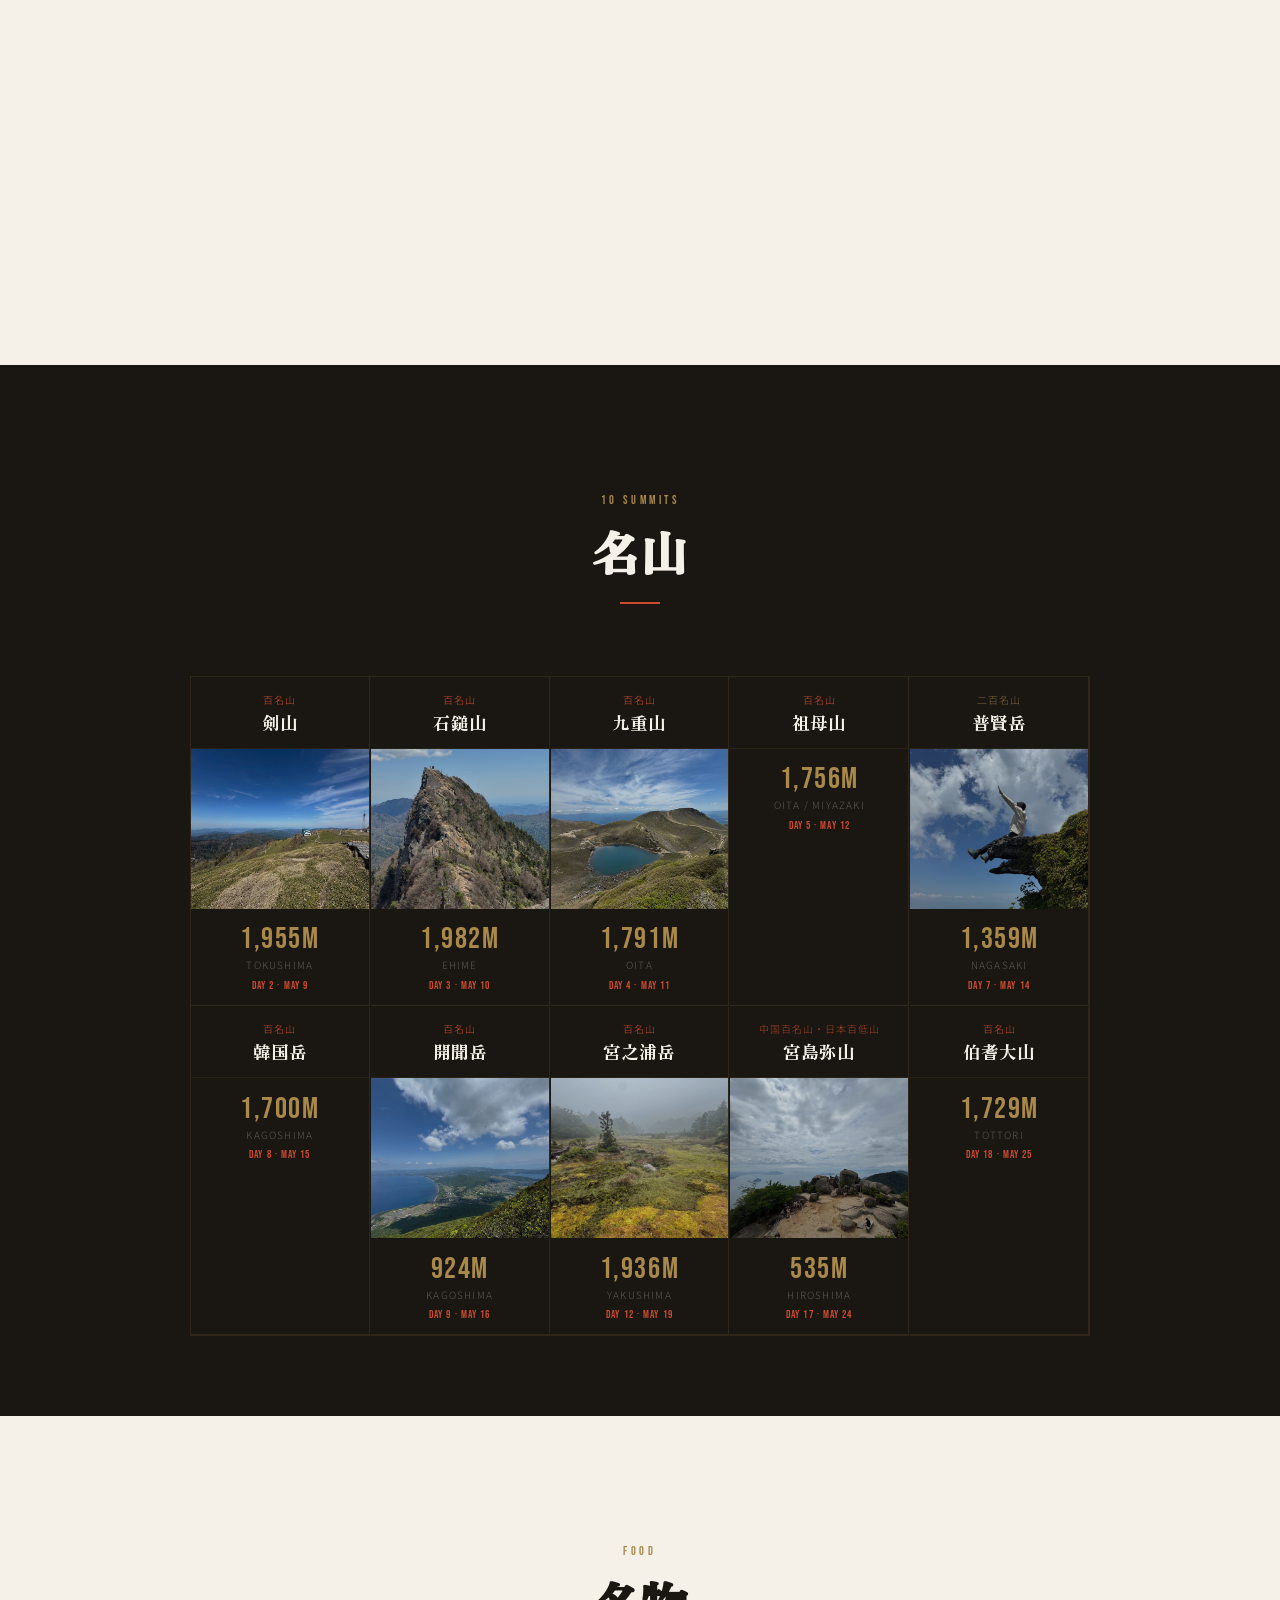
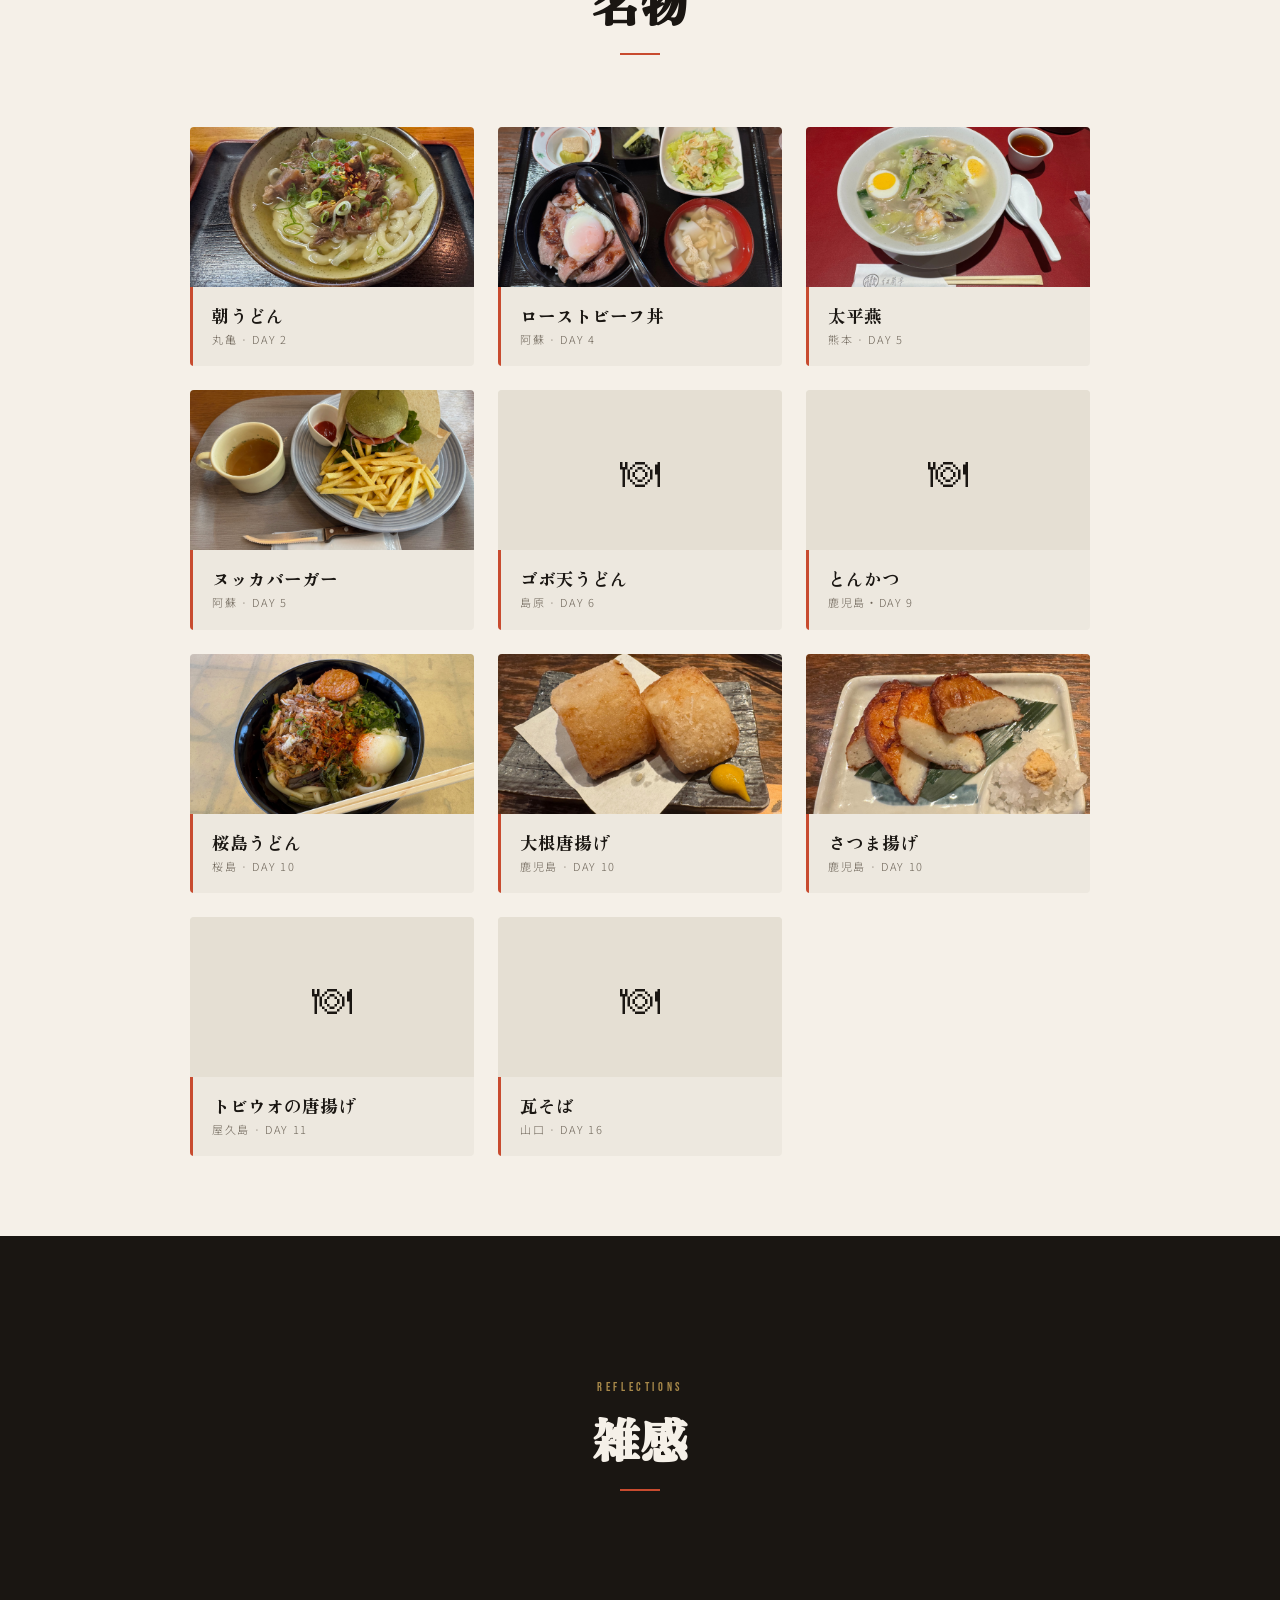
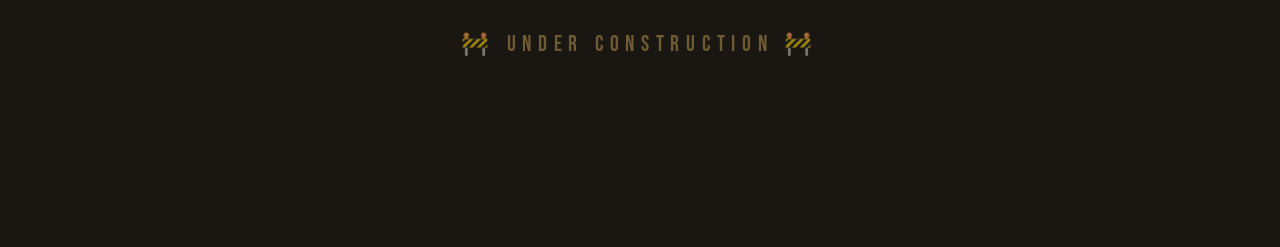
==== commit 44c74973: "Move lang toggle to fixed top-right button" ====
--- a/index.html
+++ b/index.html
@@ -579,6 +579,23 @@
   margin-bottom: 0.75rem;
 }
 
+#lang-btn {
+  position: fixed;
+  top: 1.2rem;
+  right: 1.2rem;
+  z-index: 200;
+  font-family: 'Bebas Neue', sans-serif;
+  letter-spacing: 0.2em;
+  font-size: 13px;
+  color: rgba(245,240,232,0.85);
+  background: rgba(26,22,18,0.75);
+  border: 1px solid rgba(168,137,74,0.5);
+  padding: 0.4rem 1rem;
+  cursor: pointer;
+  backdrop-filter: blur(6px);
+  -webkit-backdrop-filter: blur(6px);
+  transition: all 0.2s;
+}
 #lang-btn:hover { color: var(--gold); border-color: var(--gold); }
 .cover-body {
   display: flex;
@@ -611,6 +628,8 @@
 </style>
 </head>
 <body>
+
+<button id="lang-btn" onclick="toggleLang()">EN</button>
 
 <!-- ============ COVER ============ -->
 <section class="cover">
@@ -653,12 +672,7 @@
     <a class="tagbtn" href="#mountains" data-ja="名山" data-en="Peaks" data-ja="名山" data-en="Peaks">名山</a>
     <a class="tagbtn" href="#food" data-ja="名物" data-en="Food">名物</a>
     <a class="tagbtn" href="#essay" data-ja="雑感" data-en="Notes">雑感</a>
-    <button id="lang-btn" onclick="toggleLang()" style="
-    font-family:'Bebas Neue',sans-serif;letter-spacing:0.15em;font-size:12px;
-    color:rgba(245,240,232,0.5);background:none;border:1px solid rgba(245,240,232,0.2);
-    padding:0.3rem 0.7rem;cursor:pointer;margin-left:0.5rem;transition:all 0.2s;white-space:nowrap;
-    ">EN</button>
-</div>
+  </div>
 </nav>
 
 <!-- ============ METRICS + MAP ============ -->
